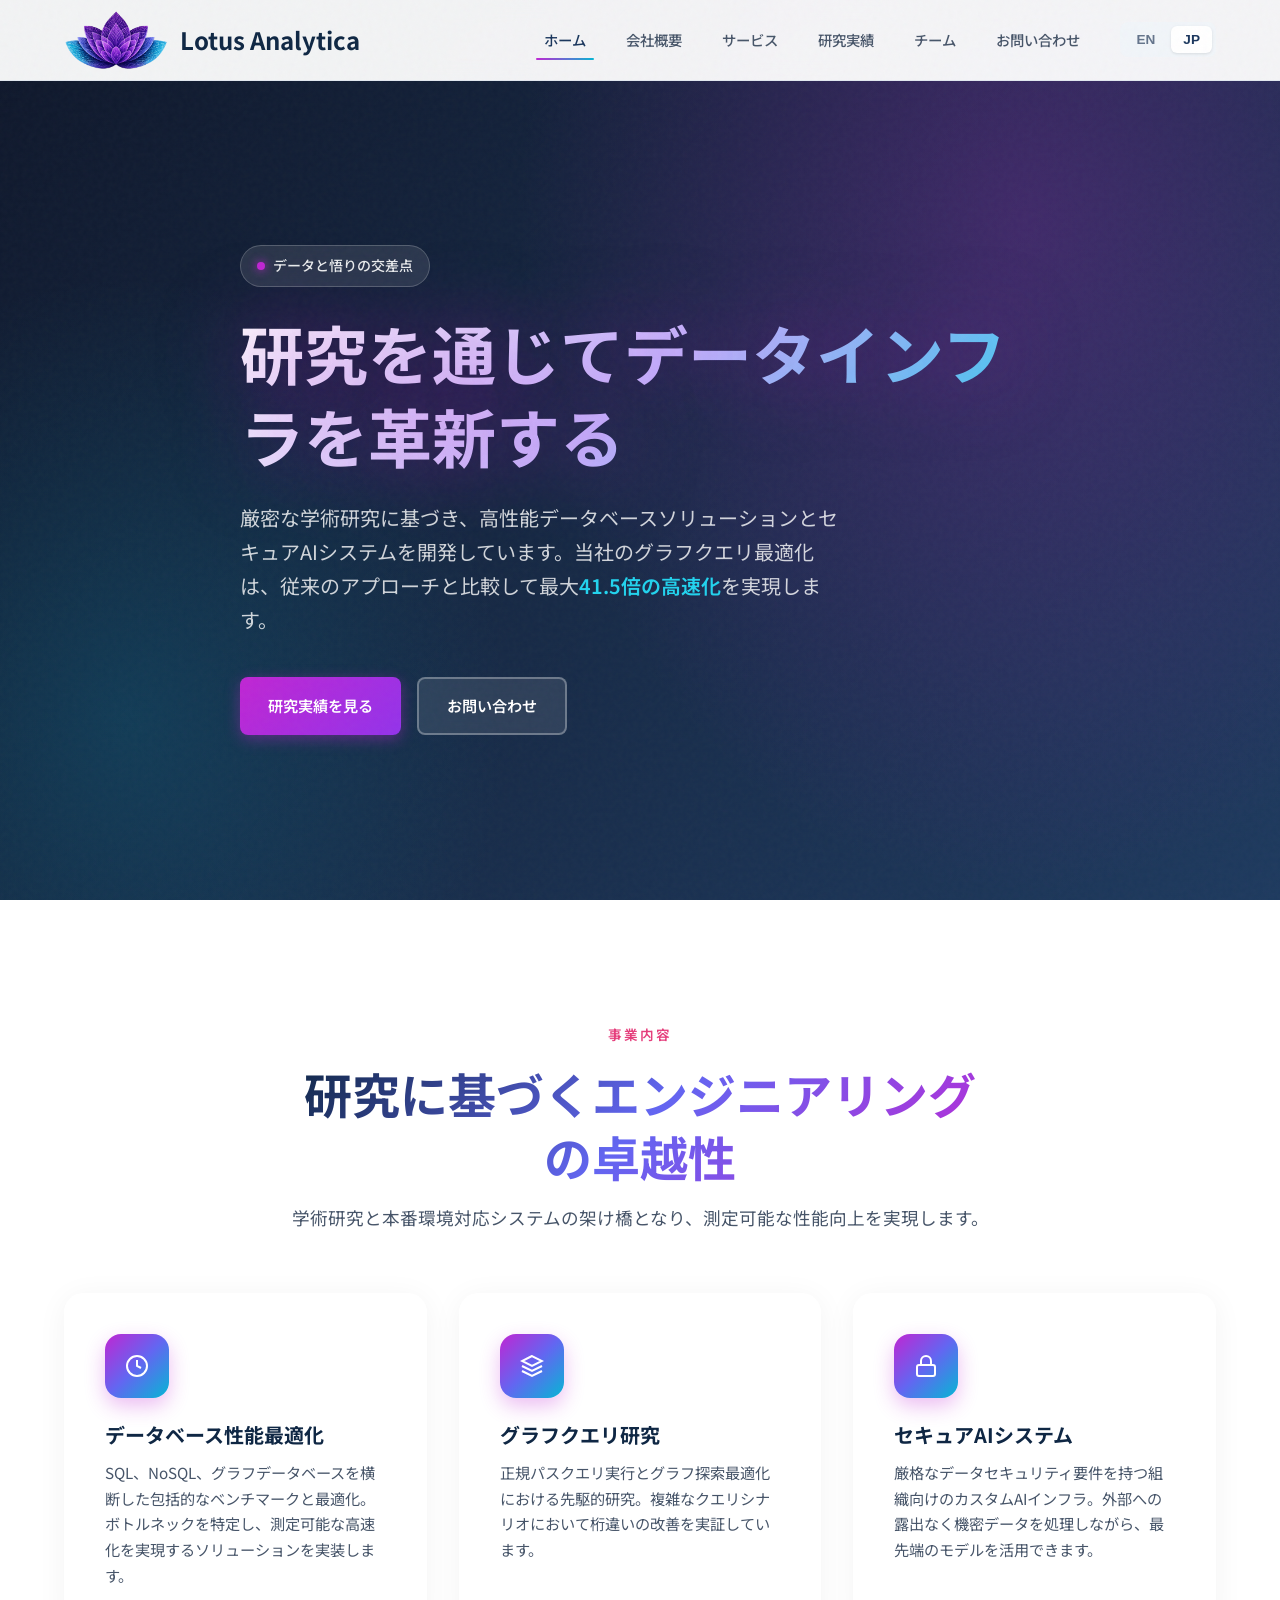
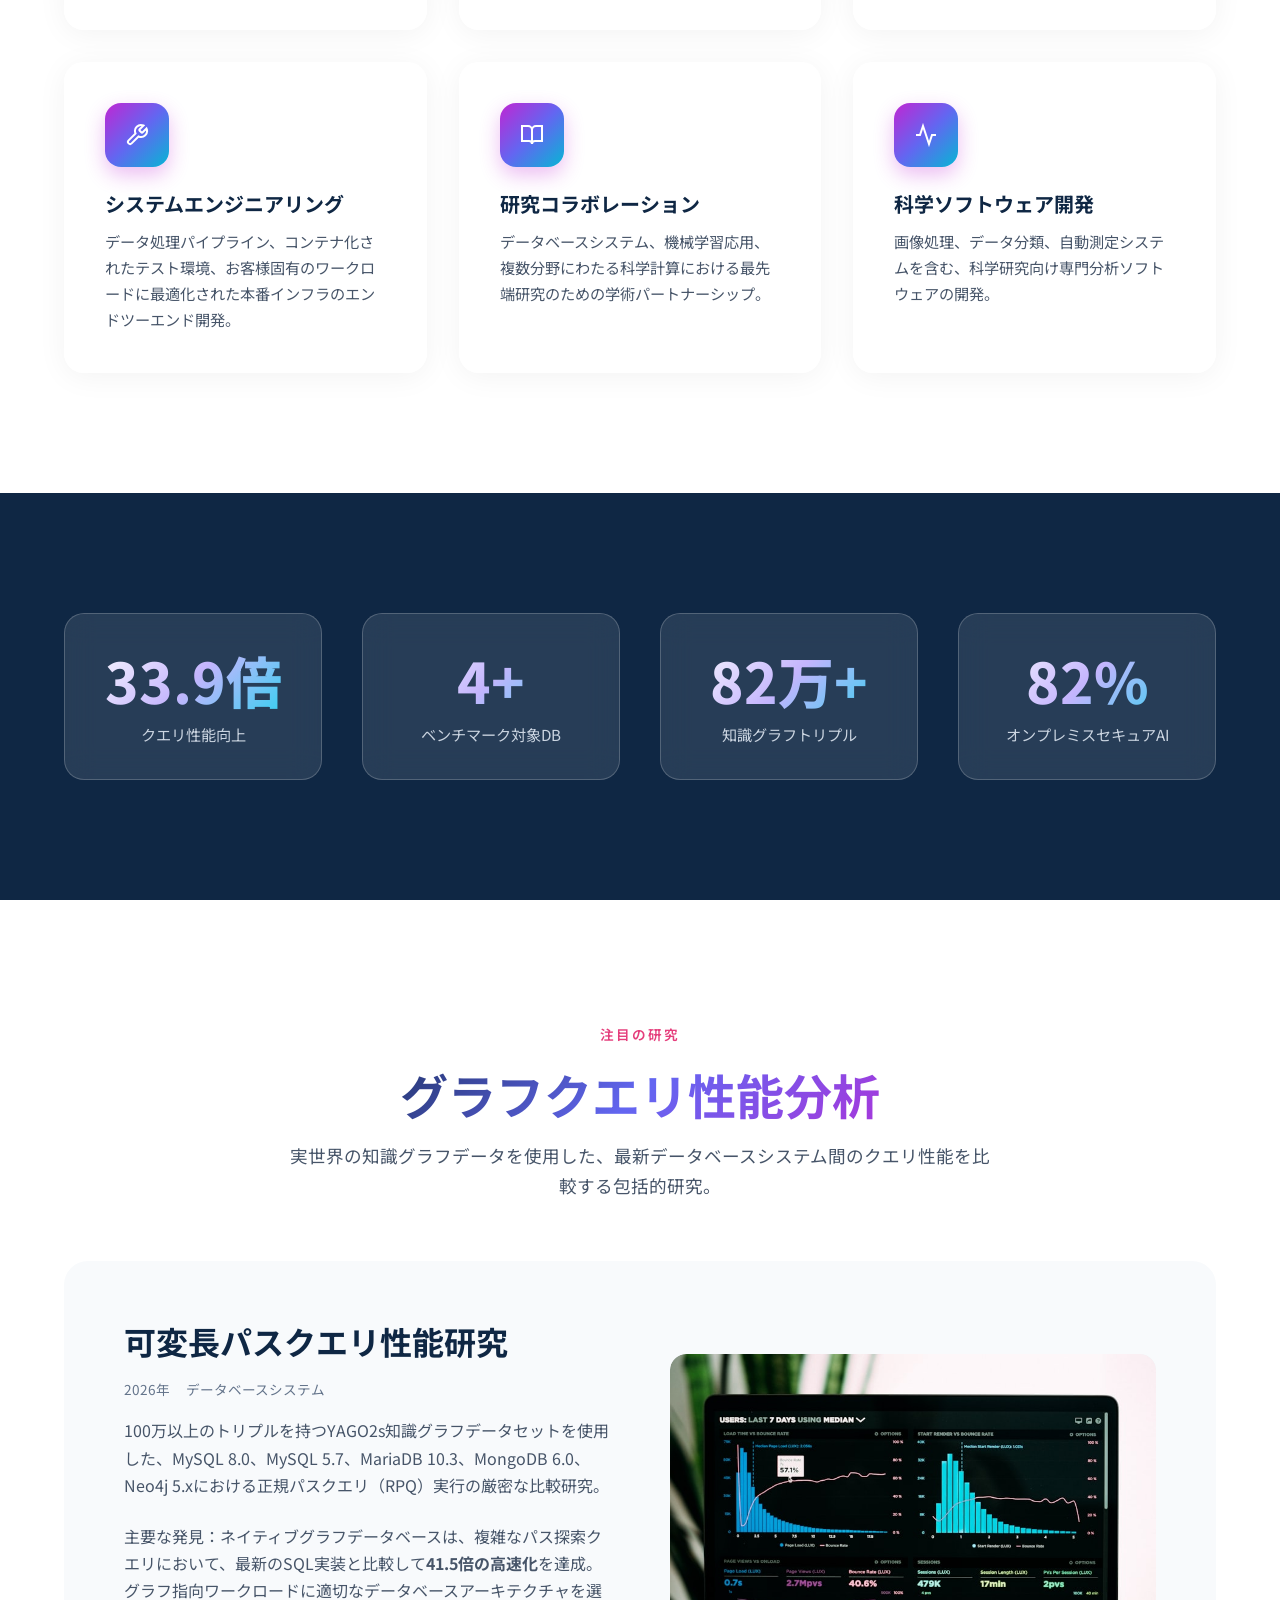
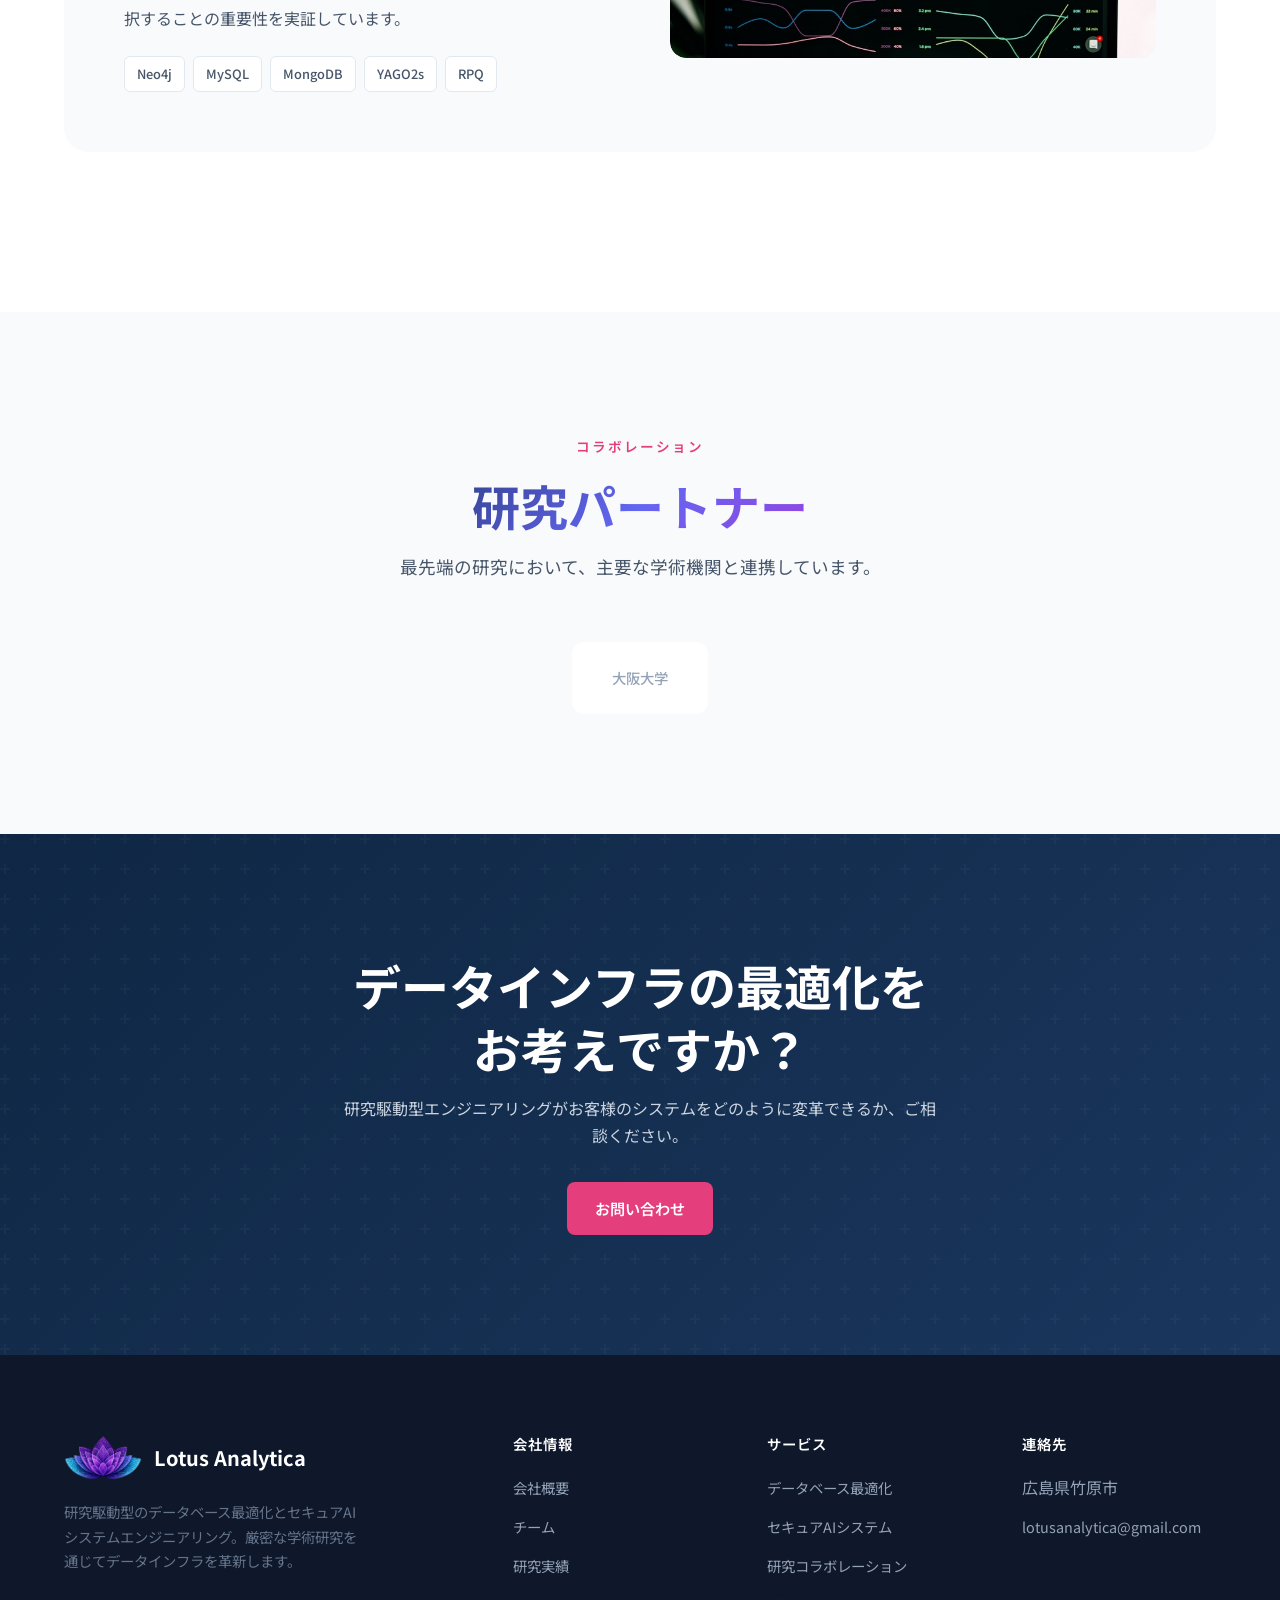
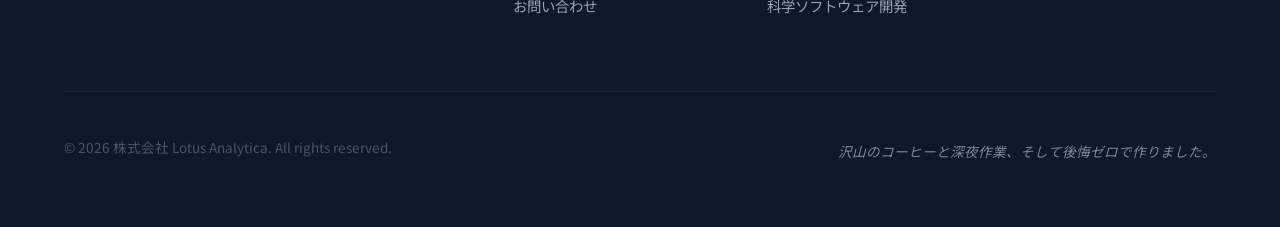
==== ja/index.html @ b0d38963 "Complete website redesign with modern UI/UX - Added bilingual support (English/Japanese) - Modern an" ====
<!DOCTYPE html>
<html lang="ja">
<head>
  <meta charset="UTF-8">
  <meta name="viewport" content="width=device-width, initial-scale=1.0">
  <meta http-equiv="X-UA-Compatible" content="IE=edge">

  <!-- Primary Meta Tags -->
  <title>Lotus Analytica | データベース研究 & AIシステムエンジニアリング</title>
  <meta name="title" content="Lotus Analytica | データベース研究 & AIシステムエンジニアリング">
  <meta name="description" content="Lotus Analyticaはデータベース性能最適化、グラフクエリ研究、セキュアAIシステムを専門としています。最先端の研究とエンジニアリングにより、41.5倍の高速化ソリューションを提供します。">
  <meta name="keywords" content="データベース最適化, グラフデータベース, Neo4j, MySQL, AIシステム, セキュアAI, データエンジニアリング, 研究開発, サヒル ディウェディ, 佐々木勇和">
  <meta name="author" content="株式会社 Lotus Analytica">
  <meta name="robots" content="index, follow">

  <!-- Open Graph / Facebook -->
  <meta property="og:type" content="website">
  <meta property="og:url" content="https://lotusanalytica.com/ja/">
  <meta property="og:title" content="Lotus Analytica | データベース研究 & AIシステムエンジニアリング">
  <meta property="og:description" content="データベース性能最適化、グラフクエリ研究、セキュアAIシステムエンジニアリングを専門とする研究開発企業。">
  <meta property="og:image" content="https://lotusanalytica.com/images/og-image.png">
  <meta property="og:locale" content="ja_JP">
  <meta property="og:locale:alternate" content="en_US">

  <!-- Twitter -->
  <meta property="twitter:card" content="summary_large_image">
  <meta property="twitter:url" content="https://lotusanalytica.com/ja/">
  <meta property="twitter:title" content="Lotus Analytica | データベース研究 & AIシステムエンジニアリング">
  <meta property="twitter:description" content="データベース性能最適化、グラフクエリ研究、セキュアAIシステムエンジニアリングを専門とする研究開発企業。">
  <meta property="twitter:image" content="https://lotusanalytica.com/images/og-image.png">

  <!-- Canonical & Alternate Languages -->
  <link rel="canonical" href="https://lotusanalytica.com/ja/">
  <link rel="alternate" hreflang="en" href="https://lotusanalytica.com/">
  <link rel="alternate" hreflang="ja" href="https://lotusanalytica.com/ja/">
  <link rel="alternate" hreflang="x-default" href="https://lotusanalytica.com/">

  <!-- Favicon -->
  <link rel="icon" type="image/svg+xml" href="/images/favicon.svg">
  <link rel="apple-touch-icon" href="/images/apple-touch-icon.png">

  <!-- Fonts -->
  <link rel="preconnect" href="https://fonts.googleapis.com">
  <link rel="preconnect" href="https://fonts.gstatic.com" crossorigin>
  <link href="https://fonts.googleapis.com/css2?family=Inter:wght@400;500;600;700;800&family=Noto+Sans+JP:wght@400;500;600;700&family=JetBrains+Mono:wght@400;500&display=swap" rel="stylesheet">

  <!-- Styles -->
  <link rel="stylesheet" href="/css/style.css">

  <!-- Structured Data -->
  <script type="application/ld+json">
  {
    "@context": "https://schema.org",
    "@type": "Organization",
    "name": "株式会社 Lotus Analytica",
    "alternateName": "Lotus Analytica",
    "url": "https://lotusanalytica.com",
    "logo": "https://lotusanalytica.com/images/logo.png",
    "description": "データベース性能最適化、グラフクエリ研究、セキュアAIシステムエンジニアリング",
    "foundingDate": "2026-02-27",
    "founders": [
      {
        "@type": "Person",
        "name": "佐々木勇和",
        "alternateName": "Yuya Sasaki",
        "jobTitle": "CEO, 代表取締役社長"
      },
      {
        "@type": "Person",
        "name": "サヒル ディウェディ",
        "alternateName": "Sahil Dwivedi",
        "jobTitle": "COO, 代表取締役"
      }
    ],
    "address": {
      "@type": "PostalAddress",
      "addressLocality": "竹原市",
      "addressRegion": "広島県",
      "addressCountry": "JP"
    },
    "sameAs": [],
    "contactPoint": {
      "@type": "ContactPoint",
      "contactType": "お問い合わせ",
      "email": "lotusanalytica@gmail.com"
    }
  }
  </script>
</head>
<body class="ja">
  <!-- Header -->
  <header class="header">
    <div class="container">
      <div class="header-inner">
        <a href="/ja/" class="logo">
          <img src="/images/logo-icon.png" alt="Lotus Analytica" class="logo-icon">
          <span>Lotus Analytica</span>
        </a>

        <nav class="nav">
          <a href="/ja/" class="nav-link active">ホーム</a>
          <a href="/ja/about.html" class="nav-link">会社概要</a>
          <a href="/ja/services.html" class="nav-link">サービス</a>
          <a href="/ja/research.html" class="nav-link">研究実績</a>
          <a href="/ja/team.html" class="nav-link">チーム</a>
          <a href="/ja/contact.html" class="nav-link">お問い合わせ</a>

          <div class="lang-switch">
            <button class="lang-btn" data-lang="en">EN</button>
            <button class="lang-btn active" data-lang="ja">JP</button>
          </div>
        </nav>

        <button class="menu-toggle" aria-label="メニューを開く" aria-expanded="false">
          <span></span>
          <span></span>
          <span></span>
        </button>
      </div>
    </div>
  </header>

  <!-- Hero Section -->
  <section class="hero">
    <div class="container">
      <div class="hero-content">
        <div class="hero-badge">データと悟りの交差点</div>
        <h1>研究を通じてデータインフラを革新する</h1>
        <p class="hero-subtitle">
          厳密な学術研究に基づき、高性能データベースソリューションとセキュアAIシステムを開発しています。当社のグラフクエリ最適化は、従来のアプローチと比較して最大<strong>41.5倍の高速化</strong>を実現します。
        </p>
        <div class="hero-actions">
          <a href="/ja/research.html" class="btn btn-primary">研究実績を見る</a>
          <a href="/ja/contact.html" class="btn btn-secondary">お問い合わせ</a>
        </div>
      </div>
    </div>
  </section>

  <!-- Features Section -->
  <section class="section">
    <div class="container">
      <div class="section-header">
        <span class="section-label">事業内容</span>
        <h2>研究に基づくエンジニアリングの卓越性</h2>
        <p>学術研究と本番環境対応システムの架け橋となり、測定可能な性能向上を実現します。</p>
      </div>

      <div class="features-grid">
        <div class="feature-card animate-on-scroll">
          <div class="feature-icon">
            <svg width="24" height="24" viewBox="0 0 24 24" fill="none" stroke="currentColor" stroke-width="2">
              <circle cx="12" cy="12" r="10"></circle>
              <path d="M12 6v6l4 2"></path>
            </svg>
          </div>
          <h3>データベース性能最適化</h3>
          <p>SQL、NoSQL、グラフデータベースを横断した包括的なベンチマークと最適化。ボトルネックを特定し、測定可能な高速化を実現するソリューションを実装します。</p>
        </div>

        <div class="feature-card animate-on-scroll">
          <div class="feature-icon">
            <svg width="24" height="24" viewBox="0 0 24 24" fill="none" stroke="currentColor" stroke-width="2">
              <path d="M12 2L2 7l10 5 10-5-10-5z"></path>
              <path d="M2 17l10 5 10-5"></path>
              <path d="M2 12l10 5 10-5"></path>
            </svg>
          </div>
          <h3>グラフクエリ研究</h3>
          <p>正規パスクエリ実行とグラフ探索最適化における先駆的研究。複雑なクエリシナリオにおいて桁違いの改善を実証しています。</p>
        </div>

        <div class="feature-card animate-on-scroll">
          <div class="feature-icon">
            <svg width="24" height="24" viewBox="0 0 24 24" fill="none" stroke="currentColor" stroke-width="2">
              <rect x="3" y="11" width="18" height="11" rx="2" ry="2"></rect>
              <path d="M7 11V7a5 5 0 0 1 10 0v4"></path>
            </svg>
          </div>
          <h3>セキュアAIシステム</h3>
          <p>厳格なデータセキュリティ要件を持つ組織向けのカスタムAIインフラ。外部への露出なく機密データを処理しながら、最先端のモデルを活用できます。</p>
        </div>

        <div class="feature-card animate-on-scroll">
          <div class="feature-icon">
            <svg width="24" height="24" viewBox="0 0 24 24" fill="none" stroke="currentColor" stroke-width="2">
              <path d="M14.7 6.3a1 1 0 0 0 0 1.4l1.6 1.6a1 1 0 0 0 1.4 0l3.77-3.77a6 6 0 0 1-7.94 7.94l-6.91 6.91a2.12 2.12 0 0 1-3-3l6.91-6.91a6 6 0 0 1 7.94-7.94l-3.76 3.76z"></path>
            </svg>
          </div>
          <h3>システムエンジニアリング</h3>
          <p>データ処理パイプライン、コンテナ化されたテスト環境、お客様固有のワークロードに最適化された本番インフラのエンドツーエンド開発。</p>
        </div>

        <div class="feature-card animate-on-scroll">
          <div class="feature-icon">
            <svg width="24" height="24" viewBox="0 0 24 24" fill="none" stroke="currentColor" stroke-width="2">
              <path d="M2 3h6a4 4 0 0 1 4 4v14a3 3 0 0 0-3-3H2z"></path>
              <path d="M22 3h-6a4 4 0 0 0-4 4v14a3 3 0 0 1 3-3h7z"></path>
            </svg>
          </div>
          <h3>研究コラボレーション</h3>
          <p>データベースシステム、機械学習応用、複数分野にわたる科学計算における最先端研究のための学術パートナーシップ。</p>
        </div>

        <div class="feature-card animate-on-scroll">
          <div class="feature-icon">
            <svg width="24" height="24" viewBox="0 0 24 24" fill="none" stroke="currentColor" stroke-width="2">
              <polyline points="22 12 18 12 15 21 9 3 6 12 2 12"></polyline>
            </svg>
          </div>
          <h3>科学ソフトウェア開発</h3>
          <p>画像処理、データ分類、自動測定システムを含む、科学研究向け専門分析ソフトウェアの開発。</p>
        </div>
      </div>
    </div>
  </section>

  <!-- Stats Section -->
  <section class="section stats">
    <div class="container">
      <div class="stats-grid">
        <div class="stat-item animate-on-scroll">
          <div class="stat-number">41.5倍</div>
          <div class="stat-label">クエリ性能向上</div>
        </div>
        <div class="stat-item animate-on-scroll">
          <div class="stat-number">5+</div>
          <div class="stat-label">ベンチマーク対象DB</div>
        </div>
        <div class="stat-item animate-on-scroll">
          <div class="stat-number">100万+</div>
          <div class="stat-label">知識グラフトリプル</div>
        </div>
        <div class="stat-item animate-on-scroll">
          <div class="stat-number">100%</div>
          <div class="stat-label">オンプレミスセキュアAI</div>
        </div>
      </div>
    </div>
  </section>

  <!-- Research Highlight -->
  <section class="section">
    <div class="container">
      <div class="section-header">
        <span class="section-label">注目の研究</span>
        <h2>グラフクエリ性能分析</h2>
        <p>実世界の知識グラフデータを使用した、最新データベースシステム間のクエリ性能を比較する包括的研究。</p>
      </div>

      <div class="research-card animate-on-scroll">
        <div class="research-image">
          <!-- 研究ビジュアライゼーションのプレースホルダー -->
          <img src="/images/benchmark-graph.jpg" alt="グラフクエリ性能">
        </div>
        <div class="research-content">
          <h3>可変長パスクエリ性能研究</h3>
          <div class="research-meta">
            <span>2026年</span>
            <span>データベースシステム</span>
          </div>
          <p>
            100万以上のトリプルを持つYAGO2s知識グラフデータセットを使用した、MySQL 8.0、MySQL 5.7、MariaDB 10.3、MongoDB 6.0、Neo4j 5.xにおける正規パスクエリ（RPQ）実行の厳密な比較研究。
          </p>
          <p>
            主要な発見：ネイティブグラフデータベースは、複雑なパス探索クエリにおいて、最新のSQL実装と比較して<strong>41.5倍の高速化</strong>を達成。グラフ指向ワークロードに適切なデータベースアーキテクチャを選択することの重要性を実証しています。
          </p>
          <div class="research-tags">
            <span class="tag">Neo4j</span>
            <span class="tag">MySQL</span>
            <span class="tag">MongoDB</span>
            <span class="tag">YAGO2s</span>
            <span class="tag">RPQ</span>
          </div>
        </div>
      </div>
    </div>
  </section>

  <!-- Clients Section -->
  <section class="section clients-section">
    <div class="container">
      <div class="section-header">
        <span class="section-label">コラボレーション</span>
        <h2>研究パートナー</h2>
        <p>最先端の研究において、主要な学術機関と連携しています。</p>
      </div>

      <div class="clients-grid">
        <div class="client-logo">大阪大学</div>
        <!-- 追加のクライアントロゴをここに追加可能 -->
      </div>
    </div>
  </section>

  <!-- CTA Section -->
  <section class="section cta">
    <div class="container">
      <div class="cta-content">
        <h2>データインフラの最適化をお考えですか？</h2>
        <p>研究駆動型エンジニアリングがお客様のシステムをどのように変革できるか、ご相談ください。</p>
        <a href="/ja/contact.html" class="btn btn-accent">お問い合わせ</a>
      </div>
    </div>
  </section>

  <!-- Footer -->
  <footer class="footer">
    <div class="container">
      <div class="footer-grid">
        <div class="footer-brand">
          <div class="footer-logo">
            <img src="/images/logo-icon.png" alt="Lotus Analytica" class="logo-icon">
            <span>Lotus Analytica</span>
          </div>
          <p>研究駆動型のデータベース最適化とセキュアAIシステムエンジニアリング。厳密な学術研究を通じてデータインフラを革新します。</p>
        </div>

        <div class="footer-col">
          <h4 class="footer-title">会社情報</h4>
          <ul class="footer-links">
            <li><a href="/ja/about.html">会社概要</a></li>
            <li><a href="/ja/team.html">チーム</a></li>
            <li><a href="/ja/research.html">研究実績</a></li>
            <li><a href="/ja/contact.html">お問い合わせ</a></li>
          </ul>
        </div>

        <div class="footer-col">
          <h4 class="footer-title">サービス</h4>
          <ul class="footer-links">
            <li><a href="/ja/services.html">データベース最適化</a></li>
            <li><a href="/ja/services.html">セキュアAIシステム</a></li>
            <li><a href="/ja/services.html">研究コラボレーション</a></li>
            <li><a href="/ja/services.html">科学ソフトウェア開発</a></li>
          </ul>
        </div>

        <div class="footer-col">
          <h4 class="footer-title">連絡先</h4>
          <ul class="footer-links">
            <li>広島県竹原市</li>
            <li><a href="mailto:lotusanalytica@gmail.com">lotusanalytica@gmail.com</a></li>
          </ul>
        </div>
      </div>

      <div class="footer-bottom">
        <p>&copy; 2026 株式会社 Lotus Analytica. All rights reserved.</p>
        <p class="footer-fun">沢山のコーヒーと深夜作業、そして後悔ゼロで作りました。</p>
      </div>
    </div>
  </footer>

  <script src="/js/main.js"></script>
</body>
</html>
---- css/style.css ----
/* Lotus Analytica - Modern Japanese Corporate Styling */

:root {
  /* Primary Colors - Deep blues with lotus-inspired accents */
  --primary: #1a365d;
  --primary-light: #2c5282;
  --primary-dark: #0f2744;
  --accent: #e53e7c;
  --accent-light: #f687b3;
  --accent-soft: #fdf2f8;

  /* Neutrals */
  --white: #ffffff;
  --gray-50: #f8fafc;
  --gray-100: #f1f5f9;
  --gray-200: #e2e8f0;
  --gray-300: #cbd5e1;
  --gray-400: #94a3b8;
  --gray-500: #64748b;
  --gray-600: #475569;
  --gray-700: #334155;
  --gray-800: #1e293b;
  --gray-900: #0f172a;

  /* Typography */
  --font-jp: "Noto Sans JP", "Hiragino Kaku Gothic ProN", "Yu Gothic", sans-serif;
  --font-en: "Inter", "Helvetica Neue", Arial, sans-serif;
  --font-mono: "JetBrains Mono", "Fira Code", monospace;

  /* Spacing */
  --section-padding: 120px;
  --container-width: 1200px;

  /* Transitions */
  --transition-fast: 0.15s ease;
  --transition-base: 0.3s ease;
  --transition-slow: 0.5s ease;
}

/* Reset & Base */
*, *::before, *::after {
  box-sizing: border-box;
  margin: 0;
  padding: 0;
}

html {
  scroll-behavior: smooth;
  font-size: 16px;
}

body {
  font-family: var(--font-en);
  line-height: 1.7;
  color: var(--gray-800);
  background: var(--white);
  -webkit-font-smoothing: antialiased;
  -moz-osx-font-smoothing: grayscale;
}

body.ja {
  font-family: var(--font-jp);
}

/* Typography */
h1, h2, h3, h4, h5, h6 {
  font-weight: 700;
  line-height: 1.3;
  color: var(--primary-dark);
}

h1 { font-size: clamp(2.5rem, 5vw, 4rem); }
h2 { font-size: clamp(2rem, 4vw, 3rem); }
h3 { font-size: clamp(1.5rem, 3vw, 2rem); }
h4 { font-size: clamp(1.25rem, 2vw, 1.5rem); }

p {
  margin-bottom: 1.5rem;
  color: var(--gray-600);
}

a {
  color: var(--primary);
  text-decoration: none;
  transition: color var(--transition-fast);
}

a:hover {
  color: var(--accent);
}

/* Container */
.container {
  max-width: var(--container-width);
  margin: 0 auto;
  padding: 0 24px;
}

/* Header */
.header {
  position: fixed;
  top: 0;
  left: 0;
  right: 0;
  z-index: 1000;
  background: rgba(255, 255, 255, 0.95);
  backdrop-filter: blur(10px);
  border-bottom: 1px solid var(--gray-200);
  transition: all var(--transition-base);
}

.header.scrolled {
  box-shadow: 0 4px 20px rgba(0, 0, 0, 0.08);
}

.header-inner {
  display: flex;
  align-items: center;
  justify-content: space-between;
  height: 80px;
}

.logo {
  display: flex;
  align-items: center;
  gap: 12px;
  font-weight: 700;
  font-size: 1.5rem;
  color: var(--primary-dark);
}

.logo img {
  height: 60px;
  width: auto;
}

.logo-mark {
  width: 40px;
  height: 40px;
  background: linear-gradient(135deg, var(--primary) 0%, var(--accent) 100%);
  border-radius: 10px;
  display: flex;
  align-items: center;
  justify-content: center;
  color: white;
  font-weight: 800;
  font-size: 1.25rem;
}

.logo-icon {
  width: 75px;
  height: 75px;
  object-fit: contain;
}

/* Navigation */
.nav {
  display: flex;
  align-items: center;
  gap: 8px;
}

.nav-link {
  padding: 8px 16px;
  font-size: 0.9rem;
  font-weight: 500;
  color: var(--gray-600);
  border-radius: 6px;
  transition: all var(--transition-fast);
  position: relative;
}

.nav-link::after {
  content: '';
  position: absolute;
  bottom: 0;
  left: 50%;
  width: 0;
  height: 2px;
  background: linear-gradient(90deg, #c026d3, #06b6d4);
  transition: all 0.3s ease;
  transform: translateX(-50%);
  border-radius: 2px;
}

.nav-link:hover::after,
.nav-link.active::after {
  width: calc(100% - 16px);
}

.nav-link:hover {
  color: var(--primary);
  background: transparent;
}

.nav-link.active {
  color: var(--primary);
  background: transparent;
}

/* Language Switcher */
.lang-switch {
  display: flex;
  align-items: center;
  gap: 4px;
  margin-left: 16px;
  padding: 4px;
  background: var(--gray-100);
  border-radius: 8px;
}

.lang-btn {
  padding: 6px 12px;
  font-size: 0.85rem;
  font-weight: 600;
  color: var(--gray-500);
  background: transparent;
  border: none;
  border-radius: 6px;
  cursor: pointer;
  transition: all var(--transition-fast);
}

.lang-btn:hover {
  color: var(--gray-700);
}

.lang-btn.active {
  color: var(--primary);
  background: var(--white);
  box-shadow: 0 1px 3px rgba(0, 0, 0, 0.1);
}

/* Mobile Menu */
.menu-toggle {
  display: none;
  flex-direction: column;
  gap: 5px;
  padding: 8px;
  background: none;
  border: none;
  cursor: pointer;
}

.menu-toggle span {
  display: block;
  width: 24px;
  height: 2px;
  background: var(--gray-700);
  transition: all var(--transition-fast);
}

/* Hero Section */
.hero {
  min-height: 100vh;
  display: flex;
  align-items: center;
  padding-top: 80px;
  background: linear-gradient(-45deg, #0f172a, #1e1b4b, #312e81, #1e3a5f, #0f172a);
  background-size: 400% 400%;
  animation: gradientShift 15s ease infinite;
  position: relative;
  overflow: hidden;
}

@keyframes gradientShift {
  0% { background-position: 0% 50%; }
  50% { background-position: 100% 50%; }
  100% { background-position: 0% 50%; }
}

.hero::before {
  content: '';
  position: absolute;
  top: -50%;
  right: -20%;
  width: 80%;
  height: 150%;
  background: radial-gradient(ellipse at center, rgba(192, 38, 211, 0.3) 0%, transparent 70%);
  opacity: 0.8;
  pointer-events: none;
  animation: floatGlow 8s ease-in-out infinite;
}

.hero::after {
  content: '';
  position: absolute;
  bottom: -30%;
  left: -20%;
  width: 60%;
  height: 100%;
  background: radial-gradient(ellipse at center, rgba(6, 182, 212, 0.2) 0%, transparent 70%);
  opacity: 0.8;
  pointer-events: none;
  animation: floatGlow 10s ease-in-out infinite reverse;
}

@keyframes floatGlow {
  0%, 100% { transform: translate(0, 0) scale(1); }
  50% { transform: translate(30px, -20px) scale(1.1); }
}

/* Floating Lotus Petals */
.petal-container {
  position: absolute;
  top: 0;
  left: 0;
  width: 100%;
  height: 100%;
  overflow: hidden;
  pointer-events: none;
  z-index: 0;
}

.floating-petal {
  position: absolute;
  top: -50px;
  background: linear-gradient(135deg, rgba(192, 38, 211, 0.6) 0%, rgba(147, 51, 234, 0.3) 100%);
  border-radius: 50% 0 50% 50%;
  opacity: 0.4;
  animation: floatDown linear infinite;
  filter: blur(1px);
  box-shadow: 0 0 10px rgba(192, 38, 211, 0.3);
}

.floating-petal:nth-child(odd) {
  background: linear-gradient(135deg, rgba(6, 182, 212, 0.5) 0%, rgba(34, 211, 238, 0.2) 100%);
  border-radius: 0 50% 50% 50%;
  box-shadow: 0 0 10px rgba(6, 182, 212, 0.3);
}

.floating-petal:nth-child(3n) {
  background: linear-gradient(135deg, rgba(244, 114, 182, 0.5) 0%, rgba(236, 72, 153, 0.2) 100%);
  box-shadow: 0 0 10px rgba(244, 114, 182, 0.3);
}

@keyframes floatDown {
  0% {
    transform: translateY(0) rotate(0deg) scale(1);
    opacity: 0;
  }
  10% {
    opacity: 0.4;
  }
  90% {
    opacity: 0.4;
  }
  100% {
    transform: translateY(110vh) rotate(calc(var(--rotation, 360deg) + 720deg)) scale(0.5);
    opacity: 0;
  }
}

.hero-content {
  position: relative;
  z-index: 1;
  max-width: 800px;
}

.hero-badge {
  display: inline-flex;
  align-items: center;
  gap: 8px;
  padding: 8px 16px;
  background: rgba(255, 255, 255, 0.1);
  backdrop-filter: blur(10px);
  border: 1px solid rgba(255, 255, 255, 0.2);
  border-radius: 50px;
  font-size: 0.875rem;
  font-weight: 500;
  color: rgba(255, 255, 255, 0.9);
  margin-bottom: 24px;
}

.hero-badge::before {
  content: '';
  width: 8px;
  height: 8px;
  background: #c026d3;
  border-radius: 50%;
  animation: pulse 2s infinite;
  box-shadow: 0 0 10px #c026d3;
}

@keyframes pulse {
  0%, 100% { opacity: 1; transform: scale(1); }
  50% { opacity: 0.7; transform: scale(1.2); }
}

.hero h1 {
  margin-bottom: 24px;
  background: linear-gradient(135deg, #ffffff 0%, #c4b5fd 50%, #22d3ee 100%);
  -webkit-background-clip: text;
  -webkit-text-fill-color: transparent;
  background-clip: text;
  text-shadow: 0 0 80px rgba(192, 38, 211, 0.5);
}

.hero-subtitle {
  font-size: 1.25rem;
  color: rgba(255, 255, 255, 0.8);
  margin-bottom: 40px;
  max-width: 600px;
}

.hero-subtitle strong {
  color: #22d3ee;
  font-weight: 600;
}

.hero-actions {
  display: flex;
  gap: 16px;
  flex-wrap: wrap;
}

/* Buttons */
.btn {
  display: inline-flex;
  align-items: center;
  gap: 8px;
  padding: 14px 28px;
  font-size: 0.95rem;
  font-weight: 600;
  border-radius: 8px;
  cursor: pointer;
  transition: all var(--transition-base);
  border: none;
}

.btn-primary {
  background: linear-gradient(135deg, #c026d3 0%, #9333ea 100%);
  color: var(--white);
  box-shadow: 0 4px 15px rgba(192, 38, 211, 0.4);
  position: relative;
  overflow: hidden;
}

.btn-primary::before {
  content: '';
  position: absolute;
  top: 0;
  left: -100%;
  width: 100%;
  height: 100%;
  background: linear-gradient(90deg, transparent, rgba(255,255,255,0.2), transparent);
  transition: left 0.5s;
}

.btn-primary:hover::before {
  left: 100%;
}

.btn-primary:hover {
  background: linear-gradient(135deg, #d946ef 0%, #a855f7 100%);
  color: var(--white);
  transform: translateY(-3px);
  box-shadow: 0 8px 30px rgba(192, 38, 211, 0.5);
}

.btn-secondary {
  background: rgba(255, 255, 255, 0.1);
  backdrop-filter: blur(10px);
  color: var(--white);
  border: 2px solid rgba(255, 255, 255, 0.3);
}

.btn-secondary:hover {
  background: rgba(255, 255, 255, 0.2);
  border-color: rgba(255, 255, 255, 0.5);
  color: var(--white);
  transform: translateY(-3px);
}

.btn-accent {
  background: var(--accent);
  color: var(--white);
}

.btn-accent:hover {
  background: var(--accent-light);
  color: var(--white);
  transform: translateY(-2px);
}

/* Sections */
.section {
  padding: var(--section-padding) 0;
}

.section-header {
  text-align: center;
  max-width: 700px;
  margin: 0 auto 60px;
}

.section-label {
  display: inline-block;
  font-size: 0.85rem;
  font-weight: 600;
  color: var(--accent);
  text-transform: uppercase;
  letter-spacing: 2px;
  margin-bottom: 16px;
}

.section-header h2 {
  margin-bottom: 16px;
  background: linear-gradient(135deg, var(--primary-dark) 0%, #6366f1 50%, #c026d3 100%);
  -webkit-background-clip: text;
  -webkit-text-fill-color: transparent;
  background-clip: text;
}

.section-header p {
  font-size: 1.1rem;
}

/* Feature Cards */
.features-grid {
  display: grid;
  grid-template-columns: repeat(auto-fit, minmax(350px, 1fr));
  gap: 32px;
}

.feature-card {
  padding: 40px;
  background: rgba(255, 255, 255, 0.7);
  backdrop-filter: blur(20px);
  -webkit-backdrop-filter: blur(20px);
  border: 1px solid rgba(255, 255, 255, 0.5);
  border-radius: 20px;
  transition: all 0.4s cubic-bezier(0.175, 0.885, 0.32, 1.275);
  position: relative;
  overflow: hidden;
  box-shadow:
    0 4px 30px rgba(0, 0, 0, 0.05),
    inset 0 0 0 1px rgba(255, 255, 255, 0.5);
}

.feature-card::before {
  content: '';
  position: absolute;
  top: 0;
  left: -100%;
  width: 100%;
  height: 100%;
  background: linear-gradient(90deg, transparent, rgba(255, 255, 255, 0.4), transparent);
  transition: left 0.6s;
}

.feature-card:hover::before {
  left: 100%;
}

.feature-card:hover {
  transform: translateY(-12px) scale(1.02);
  box-shadow:
    0 25px 50px rgba(0, 0, 0, 0.12),
    0 0 30px rgba(192, 38, 211, 0.1),
    inset 0 0 0 1px rgba(255, 255, 255, 0.8);
  border-color: rgba(192, 38, 211, 0.3);
}

.feature-icon {
  width: 64px;
  height: 64px;
  background: linear-gradient(135deg, #c026d3 0%, #6366f1 50%, #06b6d4 100%);
  border-radius: 16px;
  display: flex;
  align-items: center;
  justify-content: center;
  margin-bottom: 24px;
  font-size: 1.5rem;
  color: var(--white);
  box-shadow: 0 8px 20px rgba(192, 38, 211, 0.3);
  transition: all 0.3s ease;
}

.feature-card:hover .feature-icon {
  transform: scale(1.1) rotate(5deg);
  box-shadow: 0 12px 30px rgba(192, 38, 211, 0.4);
}

.feature-card h3 {
  margin-bottom: 12px;
  font-size: 1.25rem;
}

.feature-card p {
  font-size: 0.95rem;
  margin-bottom: 0;
}

/* Stats Section */
.stats {
  background: var(--primary-dark);
  color: var(--white);
}

.stats-grid {
  display: grid;
  grid-template-columns: repeat(4, 1fr);
  gap: 40px;
}

.stat-item {
  text-align: center;
  padding: 32px 20px;
  background: rgba(255, 255, 255, 0.1);
  backdrop-filter: blur(15px);
  -webkit-backdrop-filter: blur(15px);
  border: 1px solid rgba(255, 255, 255, 0.2);
  border-radius: 20px;
  transition: all 0.3s ease;
}

.stat-item:hover {
  transform: translateY(-8px);
  background: rgba(255, 255, 255, 0.15);
  box-shadow: 0 20px 40px rgba(0, 0, 0, 0.2);
}

.stat-number {
  font-size: 3.5rem;
  font-weight: 800;
  background: linear-gradient(135deg, var(--white) 0%, #c4b5fd 50%, #22d3ee 100%);
  -webkit-background-clip: text;
  -webkit-text-fill-color: transparent;
  background-clip: text;
  line-height: 1.2;
}

.stat-label {
  font-size: 0.95rem;
  color: var(--gray-300);
  margin-top: 8px;
}

/* Research Section */
.research-card {
  display: grid;
  grid-template-columns: 1fr 1fr;
  gap: 60px;
  align-items: center;
  padding: 60px;
  background: var(--gray-50);
  border-radius: 24px;
  margin-bottom: 40px;
}

.research-card:nth-child(even) {
  direction: rtl;
}

.research-card:nth-child(even) > * {
  direction: ltr;
}

.research-image {
  aspect-ratio: 16/10;
  background: var(--gray-100);
  border-radius: 16px;
  display: flex;
  align-items: center;
  justify-content: center;
  color: var(--gray-400);
  font-size: 0.9rem;
  overflow: hidden;
}

.research-image img {
  width: 100%;
  height: 100%;
  object-fit: cover;
  border-radius: 16px;
  transition: transform 0.4s ease;
}

.research-card:hover .research-image img {
  transform: scale(1.05);
}

.research-content h3 {
  margin-bottom: 16px;
}

.research-meta {
  display: flex;
  gap: 16px;
  margin-bottom: 16px;
  font-size: 0.85rem;
}

.research-meta span {
  display: flex;
  align-items: center;
  gap: 6px;
  color: var(--gray-500);
}

.research-tags {
  display: flex;
  flex-wrap: wrap;
  gap: 8px;
  margin-top: 20px;
}

.tag {
  padding: 6px 12px;
  background: var(--white);
  border: 1px solid var(--gray-200);
  border-radius: 6px;
  font-size: 0.8rem;
  font-weight: 500;
  color: var(--gray-600);
}

/* Team Section */
.team-grid {
  display: grid;
  grid-template-columns: repeat(auto-fit, minmax(280px, 1fr));
  gap: 40px;
}

.team-card {
  text-align: center;
  padding: 40px 30px;
  background: rgba(255, 255, 255, 0.7);
  backdrop-filter: blur(20px);
  -webkit-backdrop-filter: blur(20px);
  border: 1px solid rgba(255, 255, 255, 0.5);
  border-radius: 24px;
  transition: all 0.4s cubic-bezier(0.175, 0.885, 0.32, 1.275);
  box-shadow: 0 4px 30px rgba(0, 0, 0, 0.05);
}

.team-card:hover {
  transform: translateY(-12px);
  box-shadow:
    0 25px 50px rgba(0, 0, 0, 0.1),
    0 0 30px rgba(192, 38, 211, 0.1);
}

.team-photo {
  width: 180px;
  height: 180px;
  margin: 0 auto 24px;
  background: linear-gradient(135deg, #c026d3 0%, #6366f1 50%, #06b6d4 100%);
  border-radius: 50%;
  display: flex;
  align-items: center;
  justify-content: center;
  color: white;
  font-size: 0.85rem;
  position: relative;
  box-shadow: 0 10px 30px rgba(192, 38, 211, 0.3);
  transition: all 0.3s ease;
  overflow: hidden;
  padding: 4px;
}

.team-photo img {
  width: 100%;
  height: 100%;
  object-fit: cover;
  border-radius: 50%;
}

.team-card:hover .team-photo {
  transform: scale(1.05);
  box-shadow: 0 15px 40px rgba(192, 38, 211, 0.4);
}

.team-card h4 {
  margin-bottom: 4px;
}

.team-role {
  color: var(--accent);
  font-weight: 500;
  font-size: 0.9rem;
  margin-bottom: 12px;
}

.team-bio {
  font-size: 0.9rem;
  color: var(--gray-500);
}

/* Services */
.services-grid {
  display: grid;
  grid-template-columns: repeat(3, 1fr);
  gap: 0;
  border: 1px solid var(--gray-200);
  border-radius: 16px;
  overflow: hidden;
}

.service-item {
  padding: 48px 32px;
  background: var(--white);
  border-right: 1px solid var(--gray-200);
  border-bottom: 1px solid var(--gray-200);
  transition: all var(--transition-base);
}

.service-item:nth-child(3n) {
  border-right: none;
}

.service-item:nth-child(n+4) {
  border-bottom: none;
}

.service-item:hover {
  background: var(--gray-50);
}

.service-number {
  font-size: 0.85rem;
  font-weight: 700;
  color: var(--accent);
  margin-bottom: 16px;
}

.service-item h4 {
  margin-bottom: 12px;
}

.service-item p {
  font-size: 0.9rem;
  margin-bottom: 0;
}

/* Clients */
.clients-section {
  background: var(--gray-50);
}

.clients-grid {
  display: flex;
  justify-content: center;
  align-items: center;
  gap: 60px;
  flex-wrap: wrap;
}

.client-logo {
  padding: 24px 40px;
  background: var(--white);
  border-radius: 12px;
  color: var(--gray-400);
  font-size: 0.9rem;
  font-weight: 500;
}

/* CTA Section */
.cta {
  background: linear-gradient(135deg, var(--primary-dark) 0%, var(--primary) 100%);
  color: var(--white);
  text-align: center;
  position: relative;
  overflow: hidden;
}

.cta::before {
  content: '';
  position: absolute;
  top: 0;
  left: 0;
  right: 0;
  bottom: 0;
  background: url("data:image/svg+xml,%3Csvg width='60' height='60' viewBox='0 0 60 60' xmlns='http://www.w3.org/2000/svg'%3E%3Cg fill='none' fill-rule='evenodd'%3E%3Cg fill='%23ffffff' fill-opacity='0.03'%3E%3Cpath d='M36 34v-4h-2v4h-4v2h4v4h2v-4h4v-2h-4zm0-30V0h-2v4h-4v2h4v4h2V6h4V4h-4zM6 34v-4H4v4H0v2h4v4h2v-4h4v-2H6zM6 4V0H4v4H0v2h4v4h2V6h4V4H6z'/%3E%3C/g%3E%3C/g%3E%3C/svg%3E");
}

.cta-content {
  position: relative;
  z-index: 1;
  max-width: 600px;
  margin: 0 auto;
}

.cta h2 {
  color: var(--white);
  margin-bottom: 16px;
}

.cta p {
  color: var(--gray-300);
  margin-bottom: 32px;
}

/* Footer */
.footer {
  background: var(--gray-900);
  color: var(--gray-400);
  padding: 80px 0 40px;
}

.footer-grid {
  display: grid;
  grid-template-columns: 2fr 1fr 1fr 1fr;
  gap: 60px;
  margin-bottom: 60px;
}

.footer-brand {
  max-width: 300px;
}

.footer-logo {
  display: flex;
  align-items: center;
  gap: 12px;
  color: var(--white);
  font-weight: 700;
  font-size: 1.25rem;
  margin-bottom: 20px;
}

.footer-logo img {
  height: 45px;
  width: auto;
}

.footer-brand p {
  font-size: 0.9rem;
  color: var(--gray-500);
}

.footer-title {
  color: var(--white);
  font-size: 0.9rem;
  font-weight: 600;
  margin-bottom: 20px;
  text-transform: uppercase;
  letter-spacing: 1px;
}

.footer-links {
  list-style: none;
}

.footer-links li {
  margin-bottom: 12px;
}

.footer-links a {
  color: var(--gray-400);
  font-size: 0.9rem;
  transition: color var(--transition-fast);
}

.footer-links a:hover {
  color: var(--white);
}

.footer-bottom {
  padding-top: 40px;
  border-top: 1px solid var(--gray-800);
  display: flex;
  justify-content: space-between;
  align-items: center;
  font-size: 0.85rem;
}

.footer-social {
  display: flex;
  gap: 16px;
}

.footer-social a {
  width: 40px;
  height: 40px;
  display: flex;
  align-items: center;
  justify-content: center;
  background: var(--gray-800);
  border-radius: 8px;
  color: var(--gray-400);
  transition: all var(--transition-fast);
}

.footer-social a:hover {
  background: var(--primary);
  color: var(--white);
}

/* Contact Page */
.contact-grid {
  display: grid;
  grid-template-columns: 1fr 1fr;
  gap: 80px;
}

.contact-info h3 {
  margin-bottom: 24px;
}

.contact-item {
  display: flex;
  gap: 16px;
  margin-bottom: 24px;
}

.contact-icon {
  width: 48px;
  height: 48px;
  background: var(--gray-100);
  border-radius: 12px;
  display: flex;
  align-items: center;
  justify-content: center;
  color: var(--primary);
  flex-shrink: 0;
}

.contact-form {
  padding: 48px;
  background: var(--gray-50);
  border-radius: 20px;
}

.form-group {
  margin-bottom: 24px;
}

.form-label {
  display: block;
  font-size: 0.9rem;
  font-weight: 500;
  color: var(--gray-700);
  margin-bottom: 8px;
}

.form-input,
.form-textarea {
  width: 100%;
  padding: 14px 18px;
  font-size: 1rem;
  border: 2px solid var(--gray-200);
  border-radius: 10px;
  background: var(--white);
  transition: all var(--transition-fast);
  font-family: inherit;
}

.form-input:focus,
.form-textarea:focus {
  outline: none;
  border-color: var(--primary);
  box-shadow: 0 0 0 4px rgba(26, 54, 93, 0.1);
}

.form-textarea {
  min-height: 150px;
  resize: vertical;
}

/* Animations */
@keyframes fadeInUp {
  from {
    opacity: 0;
    transform: translateY(30px);
  }
  to {
    opacity: 1;
    transform: translateY(0);
  }
}

.animate-on-scroll {
  opacity: 0;
}

.animate-on-scroll.animated {
  animation: fadeInUp 0.6s ease forwards;
}

/* About Page */
.about-hero {
  padding-top: 160px;
  padding-bottom: 80px;
  background: var(--gray-50);
}

.about-grid {
  display: grid;
  grid-template-columns: 1fr 1fr;
  gap: 80px;
  align-items: center;
}

.timeline {
  position: relative;
  padding-left: 32px;
}

.timeline::before {
  content: '';
  position: absolute;
  left: 0;
  top: 0;
  bottom: 0;
  width: 2px;
  background: var(--gray-200);
}

.timeline-item {
  position: relative;
  padding-bottom: 40px;
}

.timeline-item::before {
  content: '';
  position: absolute;
  left: -37px;
  top: 4px;
  width: 12px;
  height: 12px;
  background: var(--accent);
  border-radius: 50%;
}

.timeline-date {
  font-size: 0.85rem;
  font-weight: 600;
  color: var(--accent);
  margin-bottom: 8px;
}

.timeline-item h4 {
  margin-bottom: 8px;
}

.timeline-item p {
  font-size: 0.9rem;
  margin-bottom: 0;
}

/* Code Block Styling */
.code-block {
  background: var(--gray-900);
  border-radius: 12px;
  padding: 24px;
  margin: 24px 0;
  overflow-x: auto;
}

.code-block code {
  font-family: var(--font-mono);
  font-size: 0.9rem;
  color: var(--gray-300);
  line-height: 1.6;
}

/* Performance Metric */
.metric-highlight {
  display: inline-flex;
  align-items: baseline;
  gap: 4px;
}

.metric-value {
  font-size: 2.5rem;
  font-weight: 800;
  color: var(--accent);
}

.metric-unit {
  font-size: 1.25rem;
  font-weight: 600;
  color: var(--gray-600);
}

/* Responsive */
@media (max-width: 1024px) {
  .research-card {
    grid-template-columns: 1fr;
    padding: 40px;
  }

  .research-card:nth-child(even) {
    direction: ltr;
  }

  .footer-grid {
    grid-template-columns: 1fr 1fr;
    gap: 40px;
  }

  .stats-grid {
    grid-template-columns: repeat(2, 1fr);
    gap: 32px;
  }

  .services-grid {
    grid-template-columns: repeat(2, 1fr);
  }

  .service-item:nth-child(2n) {
    border-right: none;
  }

  .service-item:nth-child(3) {
    border-right: 1px solid var(--gray-200);
  }
}

@media (max-width: 768px) {
  :root {
    --section-padding: 80px;
  }

  .header-inner {
    height: 70px;
  }

  .nav {
    position: fixed;
    top: 70px;
    left: 0;
    right: 0;
    background: var(--white);
    flex-direction: column;
    padding: 24px;
    gap: 8px;
    border-bottom: 1px solid var(--gray-200);
    transform: translateY(-100%);
    opacity: 0;
    pointer-events: none;
    transition: all var(--transition-base);
  }

  .nav.active {
    transform: translateY(0);
    opacity: 1;
    pointer-events: auto;
  }

  .nav-link {
    width: 100%;
    text-align: center;
    padding: 12px;
  }

  .lang-switch {
    margin-left: 0;
    margin-top: 16px;
    justify-content: center;
  }

  .menu-toggle {
    display: flex;
  }

  .hero {
    min-height: auto;
    padding: 140px 0 80px;
  }

  .features-grid {
    grid-template-columns: 1fr;
  }

  .stats-grid {
    grid-template-columns: 1fr;
    gap: 24px;
  }

  .stat-number {
    font-size: 2.5rem;
  }

  .services-grid {
    grid-template-columns: 1fr;
  }

  .service-item {
    border-right: none !important;
    border-bottom: 1px solid var(--gray-200) !important;
  }

  .service-item:last-child {
    border-bottom: none !important;
  }

  .contact-grid,
  .about-grid {
    grid-template-columns: 1fr;
    gap: 40px;
  }

  .footer-grid {
    grid-template-columns: 1fr;
    gap: 32px;
  }

  .footer-bottom {
    flex-direction: column;
    gap: 16px;
    text-align: center;
  }

  .team-grid {
    grid-template-columns: 1fr;
  }
}

/* Ripple Effect */
.btn {
  position: relative;
  overflow: hidden;
}

.ripple {
  position: absolute;
  border-radius: 50%;
  background: rgba(255, 255, 255, 0.4);
  transform: scale(0);
  animation: rippleEffect 0.6s ease-out;
  pointer-events: none;
}

@keyframes rippleEffect {
  to {
    transform: scale(4);
    opacity: 0;
  }
}

/* Grain Texture Overlay */
body::before {
  content: '';
  position: fixed;
  top: 0;
  left: 0;
  width: 100%;
  height: 100%;
  pointer-events: none;
  z-index: 9999;
  opacity: 0.03;
  background-image: url("data:image/svg+xml,%3Csvg viewBox='0 0 200 200' xmlns='http://www.w3.org/2000/svg'%3E%3Cfilter id='noiseFilter'%3E%3CfeTurbulence type='fractalNoise' baseFrequency='0.9' numOctaves='4' stitchTiles='stitch'/%3E%3C/filter%3E%3Crect width='100%25' height='100%25' filter='url(%23noiseFilter)'/%3E%3C/svg%3E");
}

/* Party Mode / Konami Code Easter Egg */
.party-mode {
  animation: partyBg 0.5s infinite;
}

@keyframes partyBg {
  0%, 100% { filter: hue-rotate(0deg); }
  50% { filter: hue-rotate(30deg); }
}

.confetti {
  position: fixed;
  top: -20px;
  width: 10px;
  height: 10px;
  z-index: 10000;
  pointer-events: none;
  animation: confettiFall linear forwards;
}

@keyframes confettiFall {
  0% {
    transform: translateY(0) rotate(0deg);
    opacity: 1;
  }
  100% {
    transform: translateY(100vh) rotate(720deg);
    opacity: 0;
  }
}

.party-message {
  position: fixed;
  top: 50%;
  left: 50%;
  transform: translate(-50%, -50%);
  background: linear-gradient(135deg, #c026d3 0%, #6366f1 50%, #06b6d4 100%);
  color: white;
  padding: 30px 50px;
  border-radius: 20px;
  font-size: 1.5rem;
  font-weight: 700;
  z-index: 10001;
  text-align: center;
  box-shadow: 0 20px 60px rgba(192, 38, 211, 0.5);
  animation: bounceIn 0.5s ease-out;
}

@keyframes bounceIn {
  0% { transform: translate(-50%, -50%) scale(0); }
  50% { transform: translate(-50%, -50%) scale(1.1); }
  100% { transform: translate(-50%, -50%) scale(1); }
}

/* Fun Footer */
.footer-fun {
  font-size: 0.85rem;
  color: var(--gray-400);
  margin-top: 8px;
  font-style: italic;
  opacity: 0.8;
  transition: all 0.3s ease;
}

.footer-fun:hover {
  opacity: 1;
  color: #c026d3;
}

/* Enhanced Scroll Animations */
.animate-on-scroll {
  opacity: 0;
  transform: translateY(40px);
  transition: all 0.8s cubic-bezier(0.175, 0.885, 0.32, 1.275);
}

.animate-on-scroll.animated {
  opacity: 1;
  transform: translateY(0);
}

/* Staggered animations for grid items */
.features-grid .animate-on-scroll:nth-child(1) { transition-delay: 0s; }
.features-grid .animate-on-scroll:nth-child(2) { transition-delay: 0.1s; }
.features-grid .animate-on-scroll:nth-child(3) { transition-delay: 0.2s; }
.features-grid .animate-on-scroll:nth-child(4) { transition-delay: 0.3s; }

.team-grid .animate-on-scroll:nth-child(1) { transition-delay: 0s; }
.team-grid .animate-on-scroll:nth-child(2) { transition-delay: 0.15s; }
.team-grid .animate-on-scroll:nth-child(3) { transition-delay: 0.3s; }
.team-grid .animate-on-scroll:nth-child(4) { transition-delay: 0.45s; }

/* Utility Classes */
.text-center { text-align: center; }
.text-left { text-align: left; }
.text-right { text-align: right; }

.mt-0 { margin-top: 0; }
.mt-1 { margin-top: 8px; }
.mt-2 { margin-top: 16px; }
.mt-3 { margin-top: 24px; }
.mt-4 { margin-top: 32px; }

.mb-0 { margin-bottom: 0; }
.mb-1 { margin-bottom: 8px; }
.mb-2 { margin-bottom: 16px; }
.mb-3 { margin-bottom: 24px; }
.mb-4 { margin-bottom: 32px; }

.hidden { display: none; }
.visible { visibility: visible; }

/* Print Styles */
@media print {
  .header,
  .footer,
  .lang-switch {
    display: none;
  }

  .section {
    padding: 40px 0;
  }
}
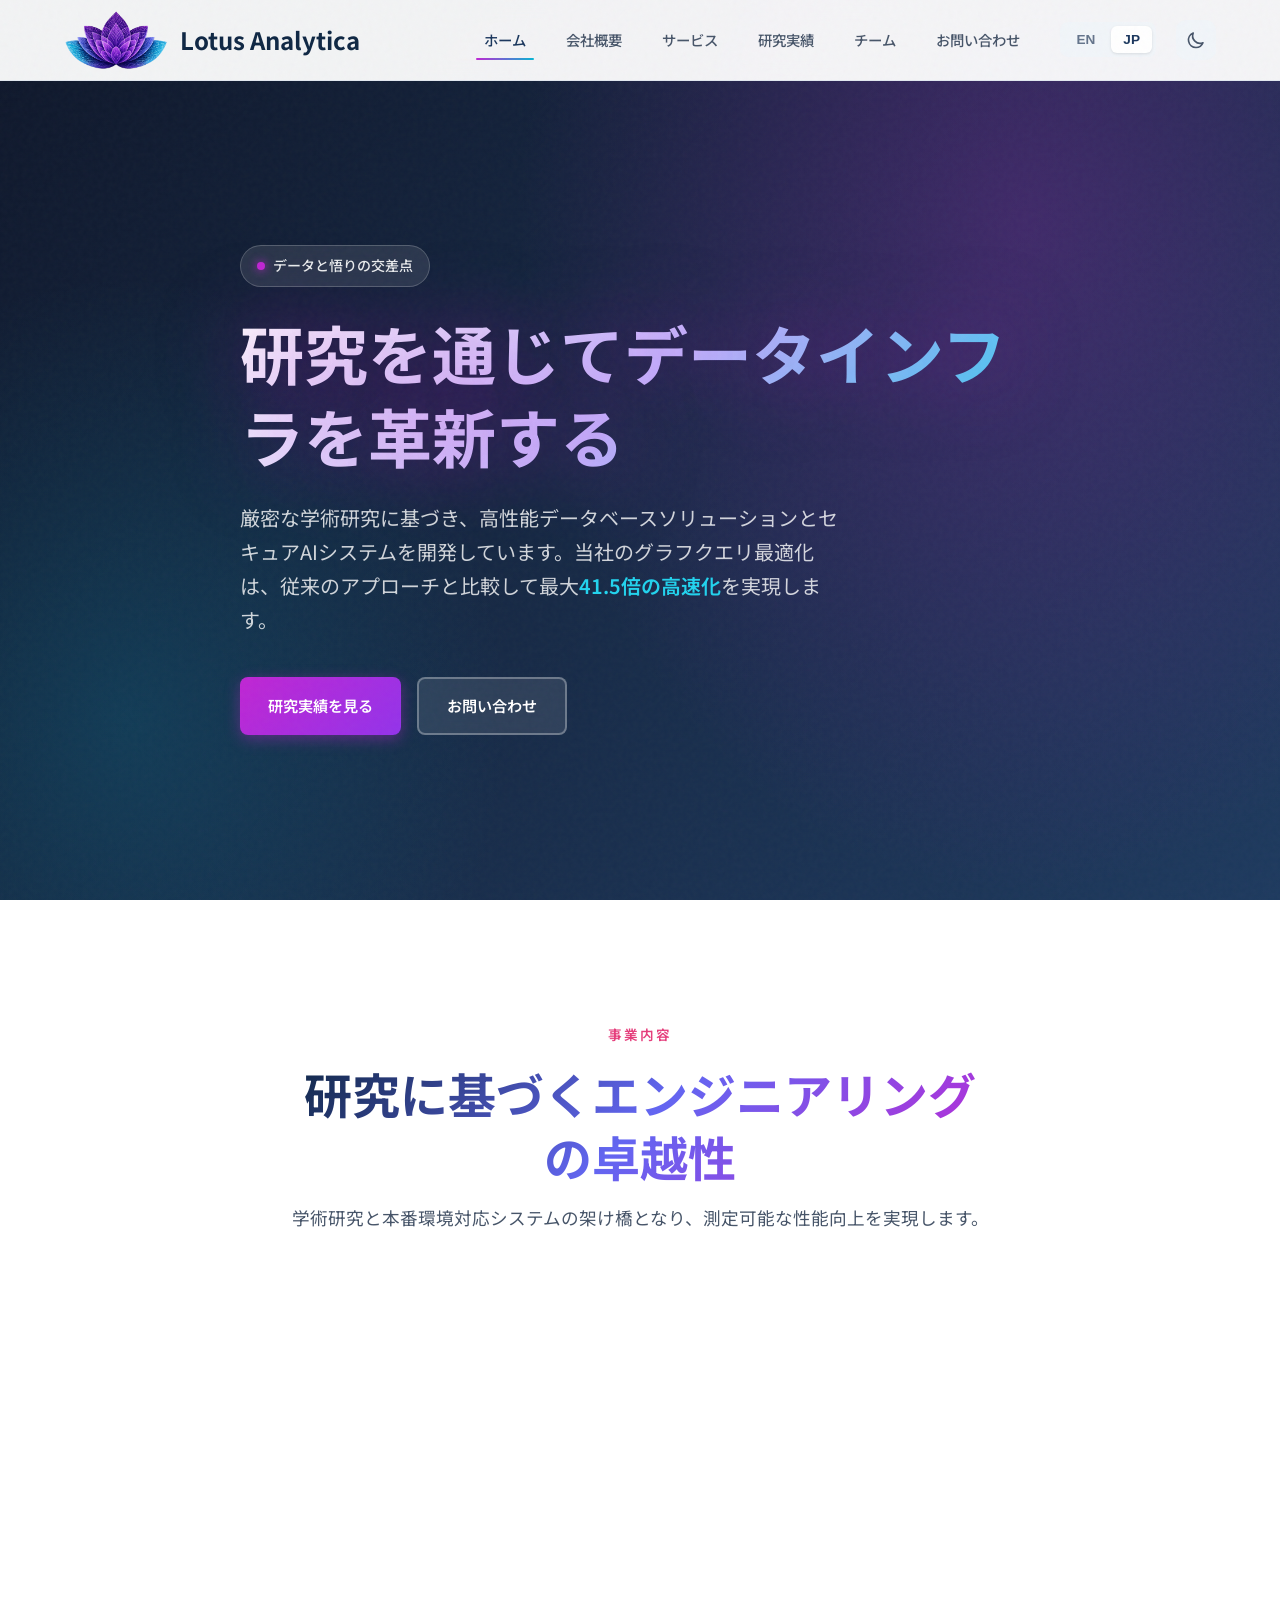
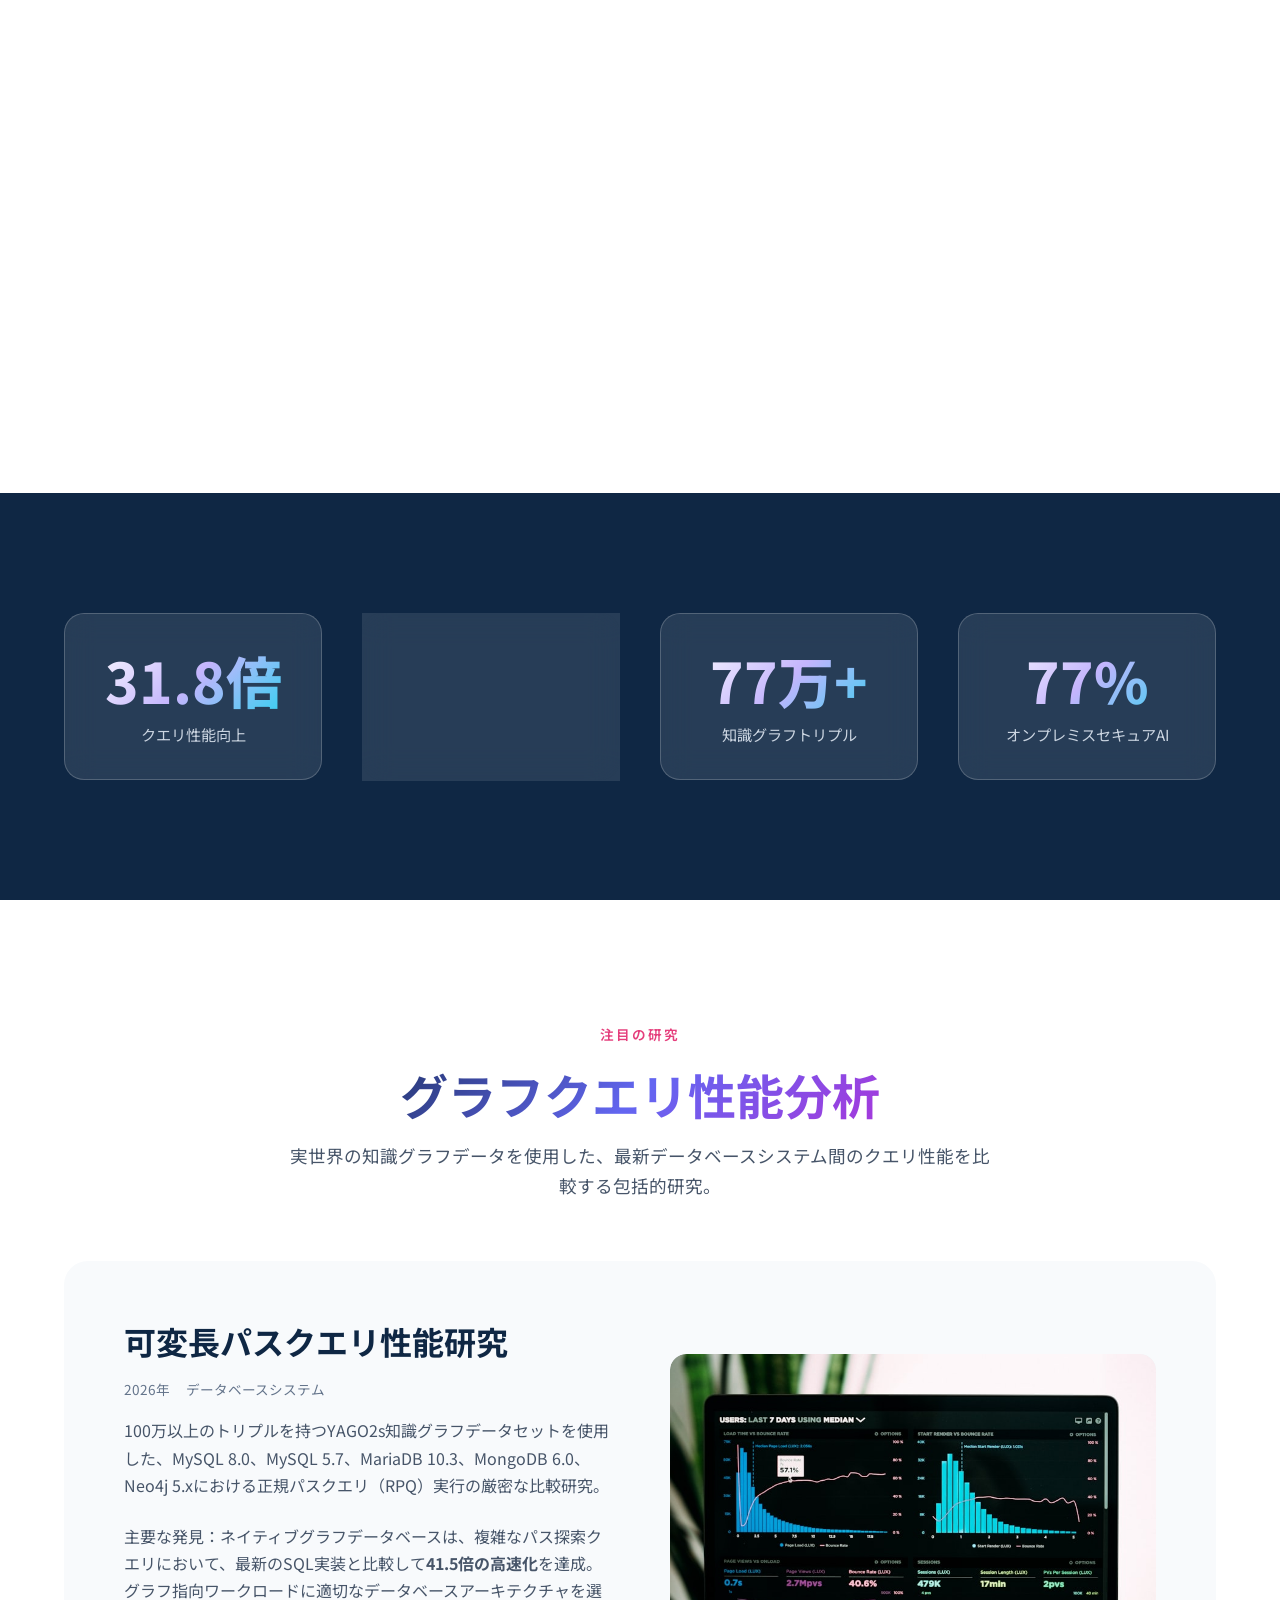
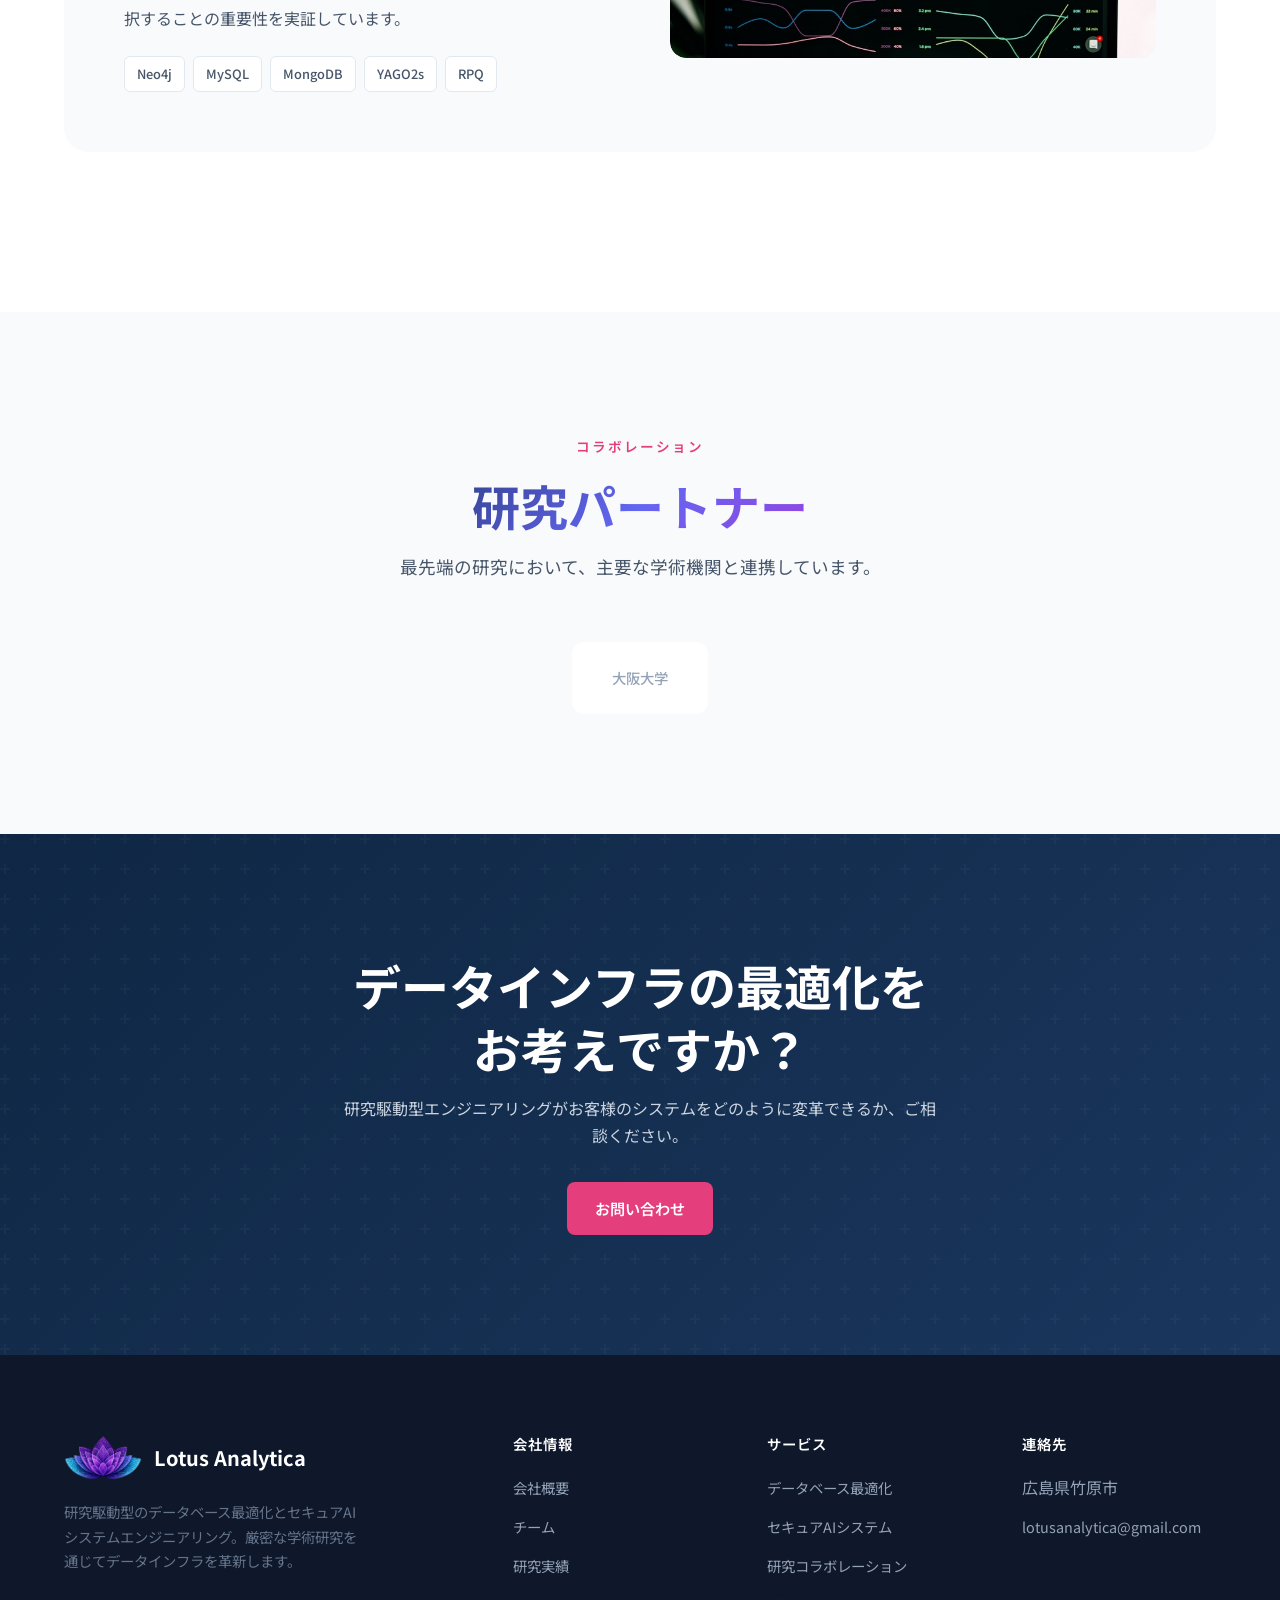
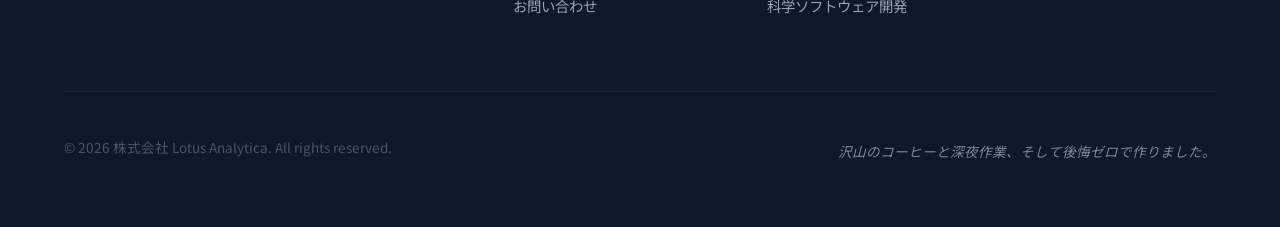
==== commit 6eeed947: "Add dark mode and cache busting - Dark mode with system preference detection - Theme toggle button i" ====
--- a/ja/index.html
+++ b/ja/index.html
@@ -45,7 +45,7 @@
   <link href="https://fonts.googleapis.com/css2?family=Inter:wght@400;500;600;700;800&family=Noto+Sans+JP:wght@400;500;600;700&family=JetBrains+Mono:wght@400;500&display=swap" rel="stylesheet">
 
   <!-- Styles -->
-  <link rel="stylesheet" href="/css/style.css">
+  <link rel="stylesheet" href="/css/style.css?v=20260306">
 
   <!-- Structured Data -->
   <script type="application/ld+json">
@@ -109,6 +109,15 @@
             <button class="lang-btn" data-lang="en">EN</button>
             <button class="lang-btn active" data-lang="ja">JP</button>
           </div>
+
+          <button class="theme-toggle" aria-label="Toggle dark mode">
+            <svg class="sun-icon" xmlns="http://www.w3.org/2000/svg" fill="none" viewBox="0 0 24 24" stroke="currentColor">
+              <path stroke-linecap="round" stroke-linejoin="round" stroke-width="2" d="M12 3v1m0 16v1m9-9h-1M4 12H3m15.364 6.364l-.707-.707M6.343 6.343l-.707-.707m12.728 0l-.707.707M6.343 17.657l-.707.707M16 12a4 4 0 11-8 0 4 4 0 018 0z" />
+            </svg>
+            <svg class="moon-icon" xmlns="http://www.w3.org/2000/svg" fill="none" viewBox="0 0 24 24" stroke="currentColor">
+              <path stroke-linecap="round" stroke-linejoin="round" stroke-width="2" d="M20.354 15.354A9 9 0 018.646 3.646 9.003 9.003 0 0012 21a9.003 9.003 0 008.354-5.646z" />
+            </svg>
+          </button>
         </nav>
 
         <button class="menu-toggle" aria-label="メニューを開く" aria-expanded="false">
@@ -352,6 +361,6 @@
     </div>
   </footer>
 
-  <script src="/js/main.js"></script>
+  <script src="/js/main.js?v=20260306"></script>
 </body>
 </html>
--- a/css/style.css
+++ b/css/style.css
@@ -22,6 +22,14 @@
   --gray-800: #1e293b;
   --gray-900: #0f172a;
 
+  /* Background & Surface */
+  --bg-primary: #ffffff;
+  --bg-secondary: #f8fafc;
+  --bg-card: rgba(255, 255, 255, 0.7);
+  --text-primary: #1e293b;
+  --text-secondary: #475569;
+  --border-color: #e2e8f0;
+
   /* Typography */
   --font-jp: "Noto Sans JP", "Hiragino Kaku Gothic ProN", "Yu Gothic", sans-serif;
   --font-en: "Inter", "Helvetica Neue", Arial, sans-serif;
@@ -35,6 +43,65 @@
   --transition-fast: 0.15s ease;
   --transition-base: 0.3s ease;
   --transition-slow: 0.5s ease;
+}
+
+/* Dark Mode */
+[data-theme="dark"] {
+  --primary: #60a5fa;
+  --primary-light: #93c5fd;
+  --primary-dark: #3b82f6;
+  --accent: #f472b6;
+  --accent-light: #f9a8d4;
+  --accent-soft: #1f1235;
+
+  --white: #0f172a;
+  --gray-50: #1e293b;
+  --gray-100: #334155;
+  --gray-200: #475569;
+  --gray-300: #64748b;
+  --gray-400: #94a3b8;
+  --gray-500: #cbd5e1;
+  --gray-600: #e2e8f0;
+  --gray-700: #f1f5f9;
+  --gray-800: #f8fafc;
+  --gray-900: #ffffff;
+
+  --bg-primary: #0f172a;
+  --bg-secondary: #1e293b;
+  --bg-card: rgba(30, 41, 59, 0.8);
+  --text-primary: #f1f5f9;
+  --text-secondary: #cbd5e1;
+  --border-color: #334155;
+}
+
+@media (prefers-color-scheme: dark) {
+  :root:not([data-theme="light"]) {
+    --primary: #60a5fa;
+    --primary-light: #93c5fd;
+    --primary-dark: #3b82f6;
+    --accent: #f472b6;
+    --accent-light: #f9a8d4;
+    --accent-soft: #1f1235;
+
+    --white: #0f172a;
+    --gray-50: #1e293b;
+    --gray-100: #334155;
+    --gray-200: #475569;
+    --gray-300: #64748b;
+    --gray-400: #94a3b8;
+    --gray-500: #cbd5e1;
+    --gray-600: #e2e8f0;
+    --gray-700: #f1f5f9;
+    --gray-800: #f8fafc;
+    --gray-900: #ffffff;
+
+    --bg-primary: #0f172a;
+    --bg-secondary: #1e293b;
+    --bg-card: rgba(30, 41, 59, 0.8);
+    --text-primary: #f1f5f9;
+    --text-secondary: #cbd5e1;
+    --border-color: #334155;
+  }
 }
 
 /* Reset & Base */
@@ -52,10 +119,11 @@
 body {
   font-family: var(--font-en);
   line-height: 1.7;
-  color: var(--gray-800);
-  background: var(--white);
+  color: var(--text-primary);
+  background: var(--bg-primary);
   -webkit-font-smoothing: antialiased;
   -moz-osx-font-smoothing: grayscale;
+  transition: background-color 0.3s ease, color 0.3s ease;
 }
 
 body.ja {
@@ -105,8 +173,15 @@
   z-index: 1000;
   background: rgba(255, 255, 255, 0.95);
   backdrop-filter: blur(10px);
-  border-bottom: 1px solid var(--gray-200);
+  border-bottom: 1px solid var(--border-color);
   transition: all var(--transition-base);
+}
+
+[data-theme="dark"] .header,
+@media (prefers-color-scheme: dark) {
+  :root:not([data-theme="light"]) .header {
+    background: rgba(15, 23, 42, 0.95);
+  }
 }
 
 .header.scrolled {
@@ -227,8 +302,60 @@
 
 .lang-btn.active {
   color: var(--primary);
-  background: var(--white);
+  background: var(--bg-primary);
   box-shadow: 0 1px 3px rgba(0, 0, 0, 0.1);
+}
+
+/* Dark Mode Toggle */
+.theme-toggle {
+  display: flex;
+  align-items: center;
+  justify-content: center;
+  width: 40px;
+  height: 40px;
+  margin-left: 12px;
+  background: var(--gray-100);
+  border: none;
+  border-radius: 10px;
+  cursor: pointer;
+  transition: all var(--transition-fast);
+}
+
+.theme-toggle:hover {
+  background: var(--gray-200);
+  transform: rotate(15deg);
+}
+
+.theme-toggle svg {
+  width: 20px;
+  height: 20px;
+  color: var(--gray-600);
+  transition: all var(--transition-fast);
+}
+
+.theme-toggle .sun-icon {
+  display: none;
+}
+
+.theme-toggle .moon-icon {
+  display: block;
+}
+
+[data-theme="dark"] .theme-toggle .sun-icon {
+  display: block;
+}
+
+[data-theme="dark"] .theme-toggle .moon-icon {
+  display: none;
+}
+
+@media (prefers-color-scheme: dark) {
+  :root:not([data-theme="light"]) .theme-toggle .sun-icon {
+    display: block;
+  }
+  :root:not([data-theme="light"]) .theme-toggle .moon-icon {
+    display: none;
+  }
 }
 
 /* Mobile Menu */
@@ -525,17 +652,15 @@
 
 .feature-card {
   padding: 40px;
-  background: rgba(255, 255, 255, 0.7);
+  background: var(--bg-card);
   backdrop-filter: blur(20px);
   -webkit-backdrop-filter: blur(20px);
-  border: 1px solid rgba(255, 255, 255, 0.5);
+  border: 1px solid var(--border-color);
   border-radius: 20px;
   transition: all 0.4s cubic-bezier(0.175, 0.885, 0.32, 1.275);
   position: relative;
   overflow: hidden;
-  box-shadow:
-    0 4px 30px rgba(0, 0, 0, 0.05),
-    inset 0 0 0 1px rgba(255, 255, 255, 0.5);
+  box-shadow: 0 4px 30px rgba(0, 0, 0, 0.05);
 }
 
 .feature-card::before {
@@ -726,10 +851,10 @@
 .team-card {
   text-align: center;
   padding: 40px 30px;
-  background: rgba(255, 255, 255, 0.7);
+  background: var(--bg-card);
   backdrop-filter: blur(20px);
   -webkit-backdrop-filter: blur(20px);
-  border: 1px solid rgba(255, 255, 255, 0.5);
+  border: 1px solid var(--border-color);
   border-radius: 24px;
   transition: all 0.4s cubic-bezier(0.175, 0.885, 0.32, 1.275);
   box-shadow: 0 4px 30px rgba(0, 0, 0, 0.05);
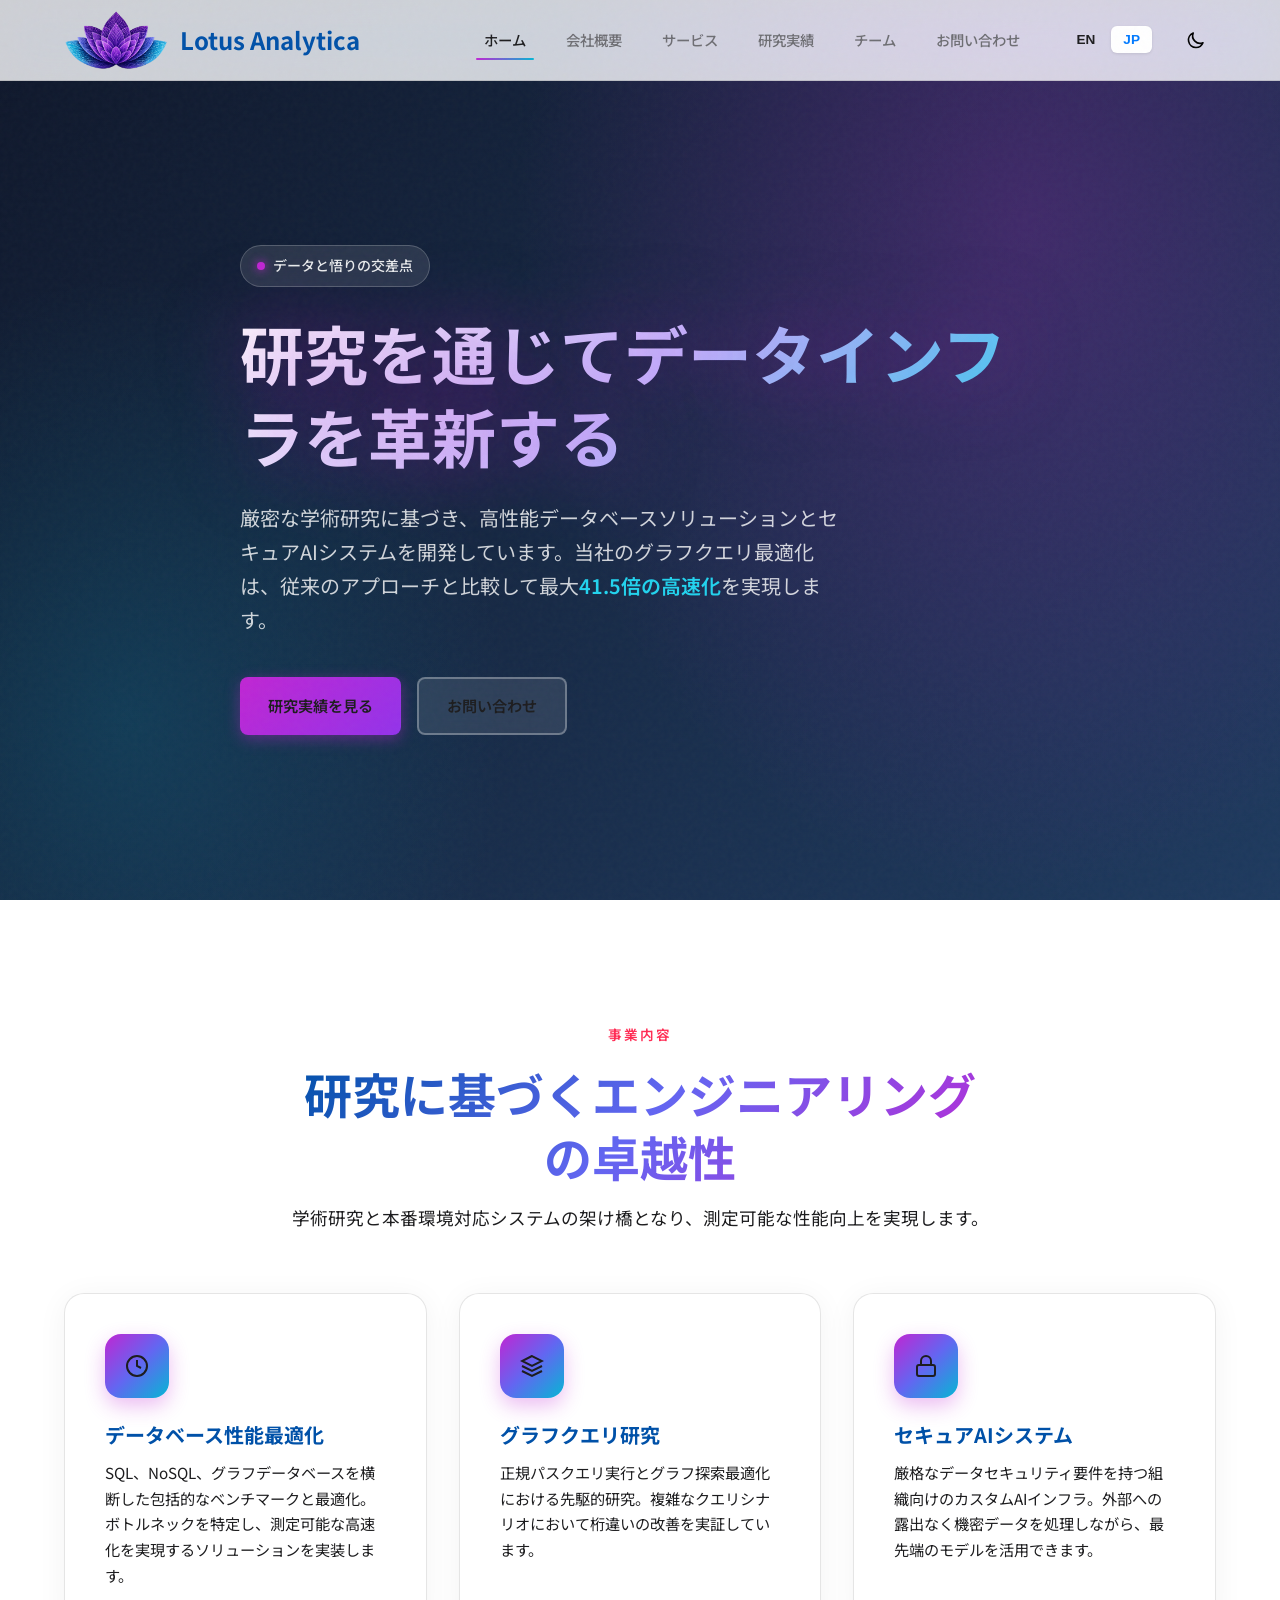
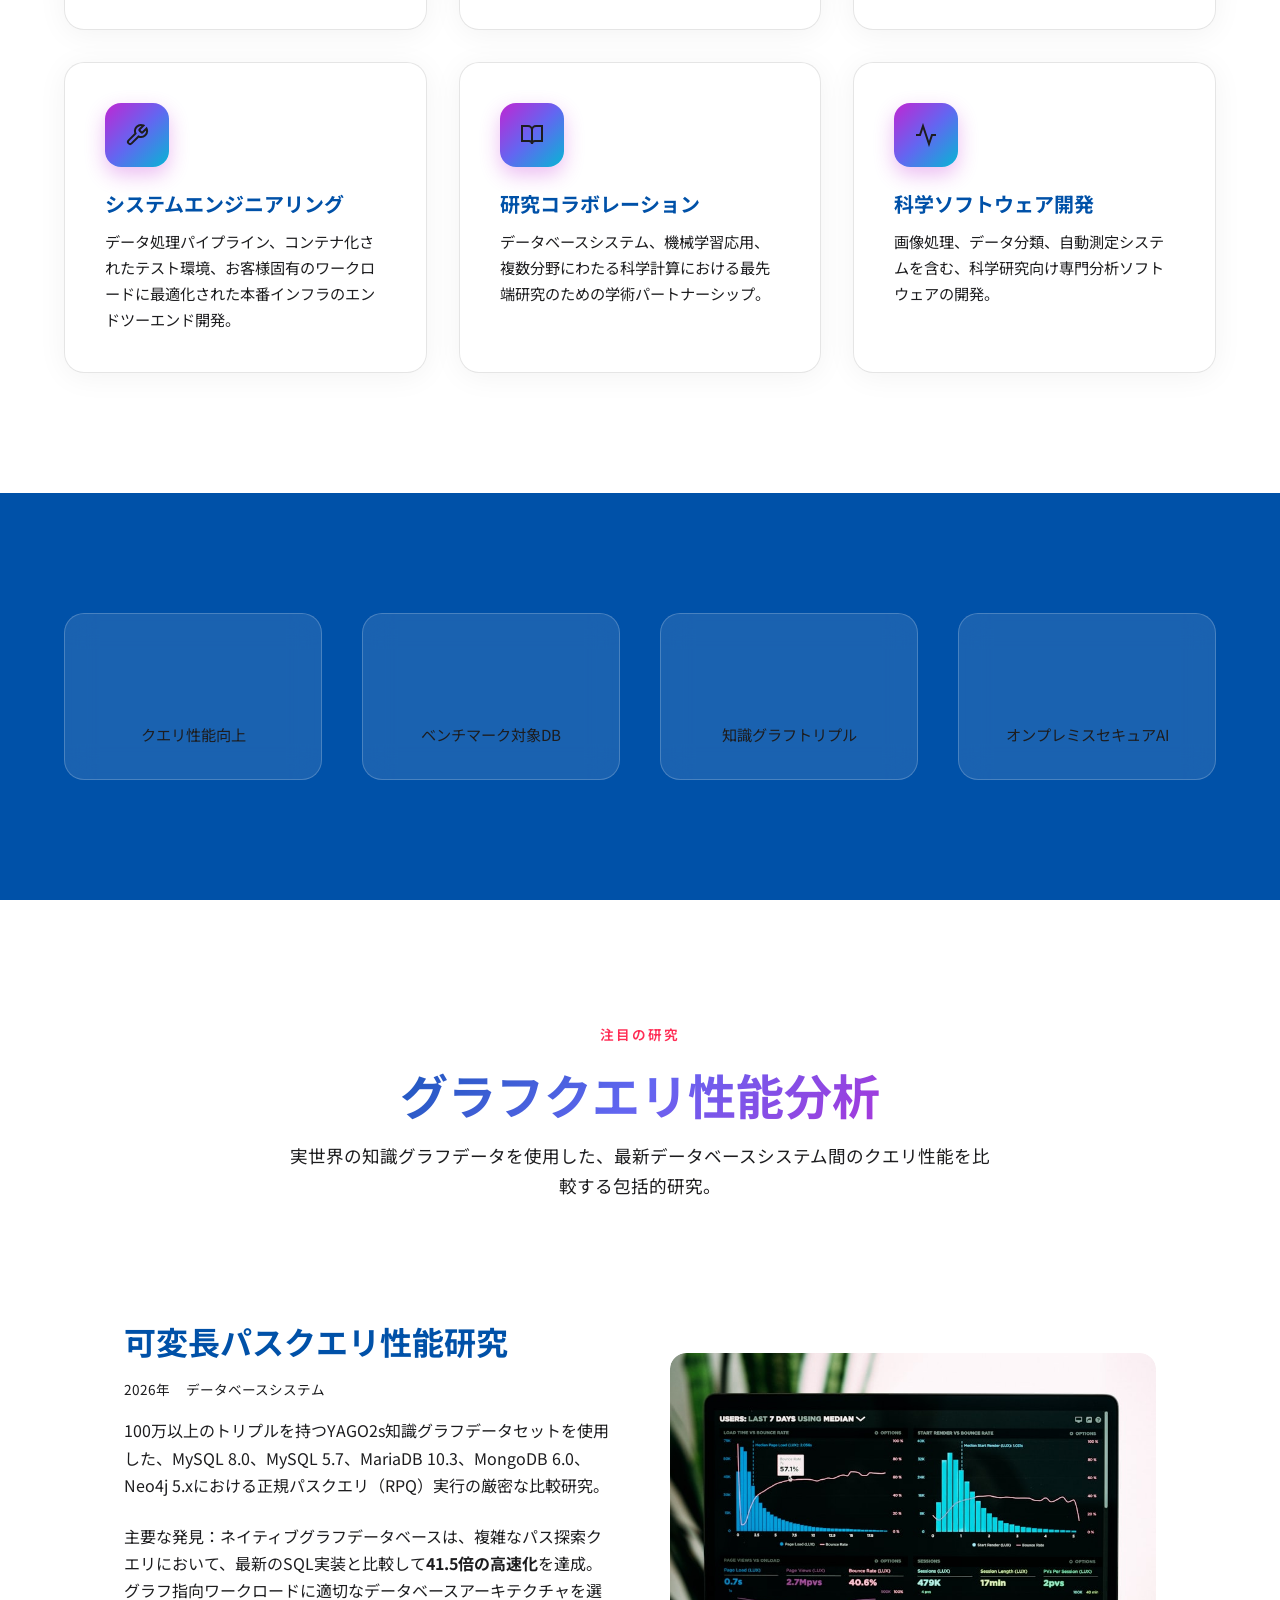
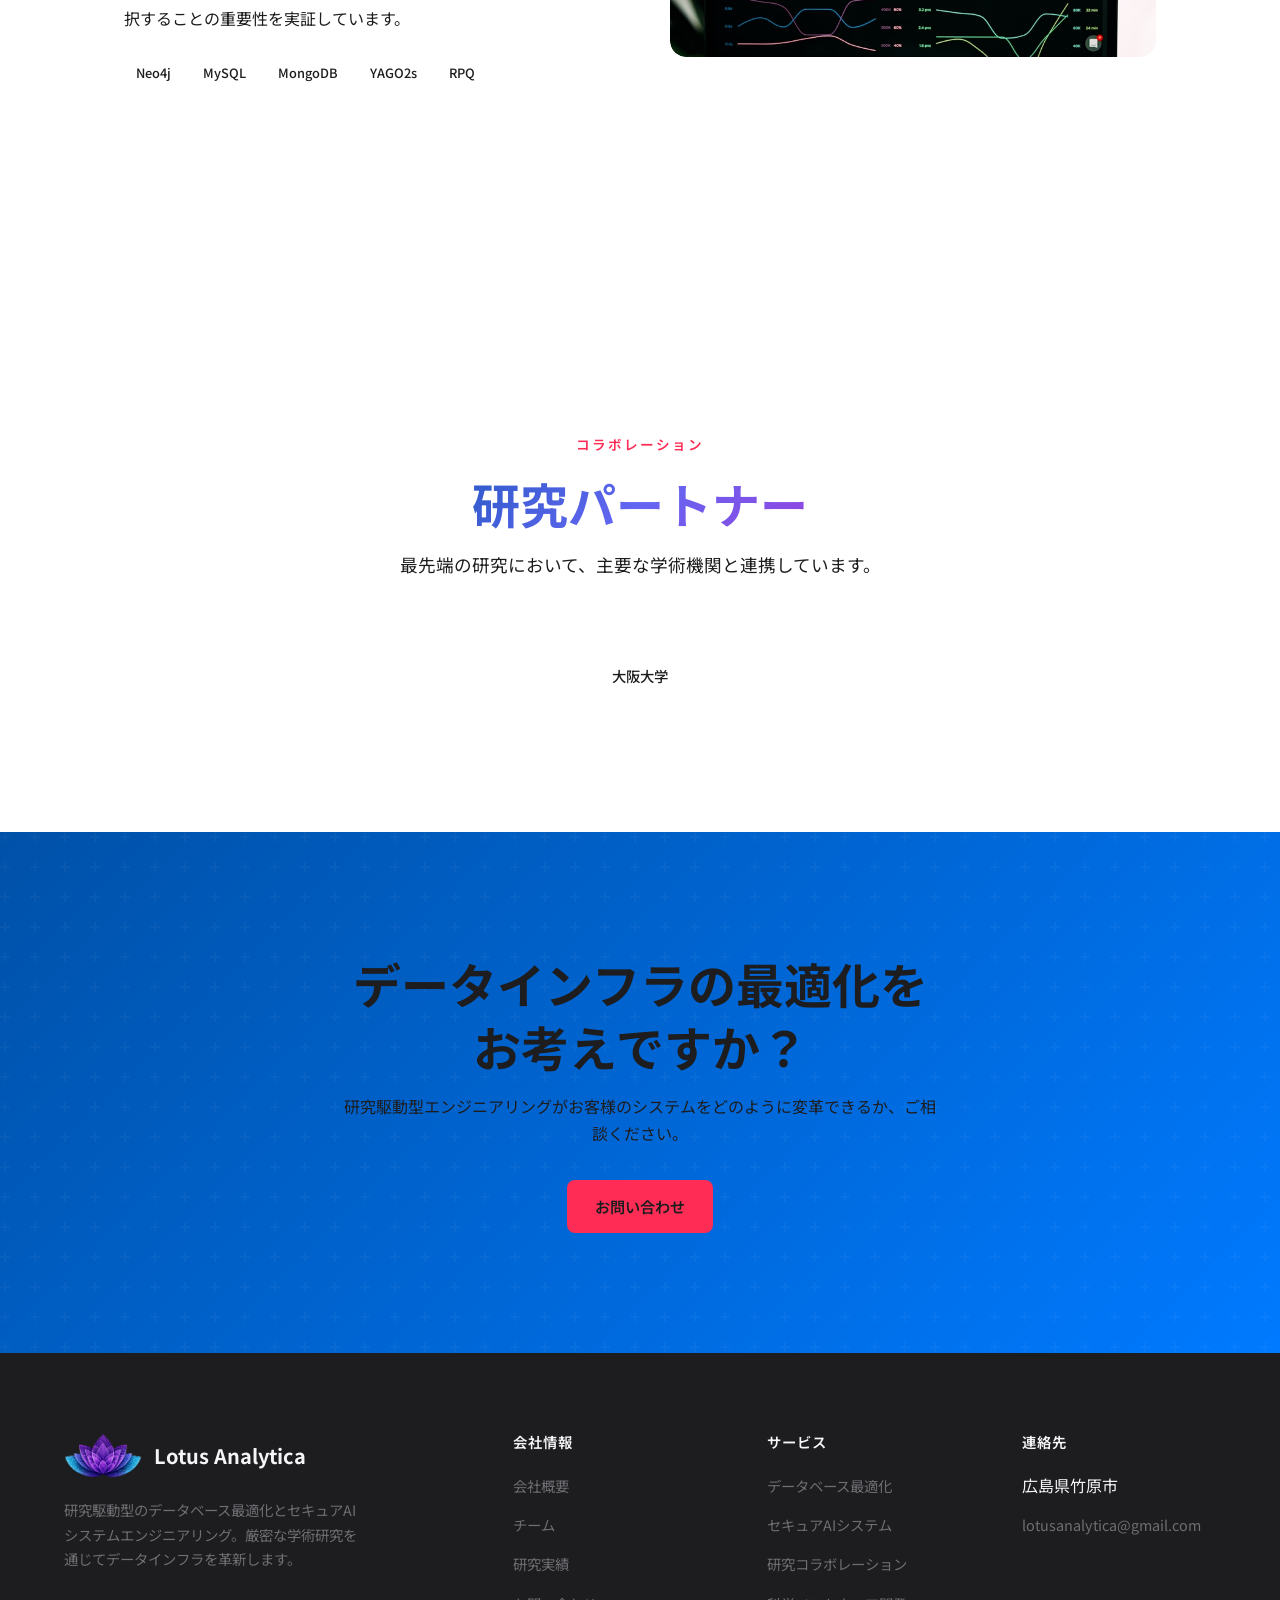
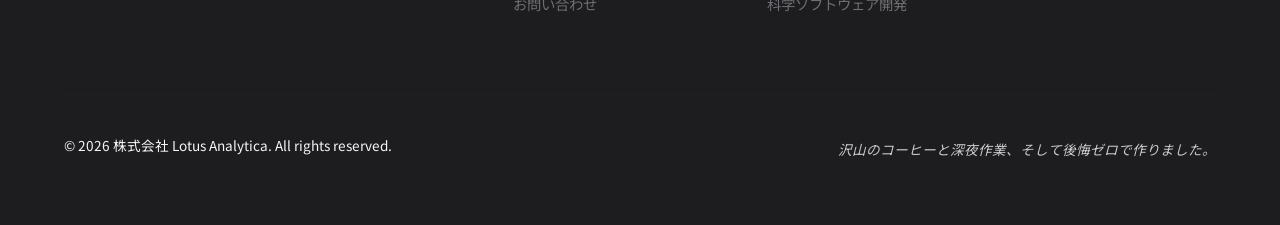
==== commit fd66b8d8: "Complete dark mode overhaul + language auto-detect Dark Mode (Apple-inspired): - True black backgrou" ====
--- a/ja/index.html
+++ b/ja/index.html
@@ -45,7 +45,7 @@
   <link href="https://fonts.googleapis.com/css2?family=Inter:wght@400;500;600;700;800&family=Noto+Sans+JP:wght@400;500;600;700&family=JetBrains+Mono:wght@400;500&display=swap" rel="stylesheet">
 
   <!-- Styles -->
-  <link rel="stylesheet" href="/css/style.css?v=20260306">
+  <link rel="stylesheet" href="/css/style.css?v=20260306b">
 
   <!-- Structured Data -->
   <script type="application/ld+json">
@@ -361,6 +361,6 @@
     </div>
   </footer>
 
-  <script src="/js/main.js?v=20260306"></script>
+  <script src="/js/main.js?v=20260306b"></script>
 </body>
 </html>
--- a/css/style.css
+++ b/css/style.css
@@ -1,39 +1,44 @@
 /* Lotus Analytica - Modern Japanese Corporate Styling */
+/* Apple-inspired Design System */
 
 :root {
-  /* Primary Colors - Deep blues with lotus-inspired accents */
-  --primary: #1a365d;
-  --primary-light: #2c5282;
-  --primary-dark: #0f2744;
-  --accent: #e53e7c;
-  --accent-light: #f687b3;
-  --accent-soft: #fdf2f8;
-
-  /* Neutrals */
-  --white: #ffffff;
-  --gray-50: #f8fafc;
-  --gray-100: #f1f5f9;
-  --gray-200: #e2e8f0;
-  --gray-300: #cbd5e1;
-  --gray-400: #94a3b8;
-  --gray-500: #64748b;
-  --gray-600: #475569;
-  --gray-700: #334155;
-  --gray-800: #1e293b;
-  --gray-900: #0f172a;
-
-  /* Background & Surface */
+  /* Light Mode - Apple-inspired */
+  --primary: #007AFF;
+  --primary-light: #5AC8FA;
+  --primary-dark: #0051a8;
+  --accent: #FF2D55;
+  --accent-light: #FF6482;
+  --accent-soft: #fff0f3;
+
+  /* Semantic Colors */
   --bg-primary: #ffffff;
-  --bg-secondary: #f8fafc;
-  --bg-card: rgba(255, 255, 255, 0.7);
-  --text-primary: #1e293b;
-  --text-secondary: #475569;
-  --border-color: #e2e8f0;
+  --bg-secondary: #f5f5f7;
+  --bg-tertiary: #e8e8ed;
+  --bg-elevated: #ffffff;
+  --bg-card: rgba(255, 255, 255, 0.8);
+
+  --text-primary: #1d1d1f;
+  --text-secondary: #6e6e73;
+  --text-tertiary: #86868b;
+
+  --border-color: rgba(0, 0, 0, 0.1);
+  --border-color-strong: rgba(0, 0, 0, 0.2);
+
+  /* Surfaces */
+  --surface-overlay: rgba(255, 255, 255, 0.95);
+  --header-bg: rgba(255, 255, 255, 0.8);
+  --footer-bg: #1d1d1f;
+  --footer-text: #f5f5f7;
+
+  /* Shadows */
+  --shadow-sm: 0 1px 3px rgba(0, 0, 0, 0.08);
+  --shadow-md: 0 4px 12px rgba(0, 0, 0, 0.08);
+  --shadow-lg: 0 12px 40px rgba(0, 0, 0, 0.12);
 
   /* Typography */
   --font-jp: "Noto Sans JP", "Hiragino Kaku Gothic ProN", "Yu Gothic", sans-serif;
-  --font-en: "Inter", "Helvetica Neue", Arial, sans-serif;
-  --font-mono: "JetBrains Mono", "Fira Code", monospace;
+  --font-en: -apple-system, BlinkMacSystemFont, "SF Pro Display", "Inter", "Helvetica Neue", Arial, sans-serif;
+  --font-mono: "SF Mono", "JetBrains Mono", "Fira Code", monospace;
 
   /* Spacing */
   --section-padding: 120px;
@@ -43,64 +48,77 @@
   --transition-fast: 0.15s ease;
   --transition-base: 0.3s ease;
   --transition-slow: 0.5s ease;
-}
-
-/* Dark Mode */
+
+  /* CTA Section */
+  --cta-bg: linear-gradient(135deg, #667eea 0%, #764ba2 100%);
+}
+
+/* Dark Mode - Apple-inspired */
 [data-theme="dark"] {
-  --primary: #60a5fa;
-  --primary-light: #93c5fd;
-  --primary-dark: #3b82f6;
-  --accent: #f472b6;
-  --accent-light: #f9a8d4;
-  --accent-soft: #1f1235;
-
-  --white: #0f172a;
-  --gray-50: #1e293b;
-  --gray-100: #334155;
-  --gray-200: #475569;
-  --gray-300: #64748b;
-  --gray-400: #94a3b8;
-  --gray-500: #cbd5e1;
-  --gray-600: #e2e8f0;
-  --gray-700: #f1f5f9;
-  --gray-800: #f8fafc;
-  --gray-900: #ffffff;
-
-  --bg-primary: #0f172a;
-  --bg-secondary: #1e293b;
-  --bg-card: rgba(30, 41, 59, 0.8);
-  --text-primary: #f1f5f9;
-  --text-secondary: #cbd5e1;
-  --border-color: #334155;
+  --primary: #0A84FF;
+  --primary-light: #64D2FF;
+  --primary-dark: #0066CC;
+  --accent: #FF375F;
+  --accent-light: #FF6482;
+  --accent-soft: #2d1f24;
+
+  --bg-primary: #000000;
+  --bg-secondary: #1c1c1e;
+  --bg-tertiary: #2c2c2e;
+  --bg-elevated: #1c1c1e;
+  --bg-card: rgba(28, 28, 30, 0.8);
+
+  --text-primary: #f5f5f7;
+  --text-secondary: #a1a1a6;
+  --text-tertiary: #6e6e73;
+
+  --border-color: rgba(255, 255, 255, 0.1);
+  --border-color-strong: rgba(255, 255, 255, 0.2);
+
+  --surface-overlay: rgba(28, 28, 30, 0.95);
+  --header-bg: rgba(0, 0, 0, 0.8);
+  --footer-bg: #000000;
+  --footer-text: #f5f5f7;
+
+  --shadow-sm: 0 1px 3px rgba(0, 0, 0, 0.3);
+  --shadow-md: 0 4px 12px rgba(0, 0, 0, 0.4);
+  --shadow-lg: 0 12px 40px rgba(0, 0, 0, 0.5);
+
+  --cta-bg: linear-gradient(135deg, #1c1c1e 0%, #2c2c2e 100%);
 }
 
 @media (prefers-color-scheme: dark) {
   :root:not([data-theme="light"]) {
-    --primary: #60a5fa;
-    --primary-light: #93c5fd;
-    --primary-dark: #3b82f6;
-    --accent: #f472b6;
-    --accent-light: #f9a8d4;
-    --accent-soft: #1f1235;
-
-    --white: #0f172a;
-    --gray-50: #1e293b;
-    --gray-100: #334155;
-    --gray-200: #475569;
-    --gray-300: #64748b;
-    --gray-400: #94a3b8;
-    --gray-500: #cbd5e1;
-    --gray-600: #e2e8f0;
-    --gray-700: #f1f5f9;
-    --gray-800: #f8fafc;
-    --gray-900: #ffffff;
-
-    --bg-primary: #0f172a;
-    --bg-secondary: #1e293b;
-    --bg-card: rgba(30, 41, 59, 0.8);
-    --text-primary: #f1f5f9;
-    --text-secondary: #cbd5e1;
-    --border-color: #334155;
+    --primary: #0A84FF;
+    --primary-light: #64D2FF;
+    --primary-dark: #0066CC;
+    --accent: #FF375F;
+    --accent-light: #FF6482;
+    --accent-soft: #2d1f24;
+
+    --bg-primary: #000000;
+    --bg-secondary: #1c1c1e;
+    --bg-tertiary: #2c2c2e;
+    --bg-elevated: #1c1c1e;
+    --bg-card: rgba(28, 28, 30, 0.8);
+
+    --text-primary: #f5f5f7;
+    --text-secondary: #a1a1a6;
+    --text-tertiary: #6e6e73;
+
+    --border-color: rgba(255, 255, 255, 0.1);
+    --border-color-strong: rgba(255, 255, 255, 0.2);
+
+    --surface-overlay: rgba(28, 28, 30, 0.95);
+    --header-bg: rgba(0, 0, 0, 0.8);
+    --footer-bg: #000000;
+    --footer-text: #f5f5f7;
+
+    --shadow-sm: 0 1px 3px rgba(0, 0, 0, 0.3);
+    --shadow-md: 0 4px 12px rgba(0, 0, 0, 0.4);
+    --shadow-lg: 0 12px 40px rgba(0, 0, 0, 0.5);
+
+    --cta-bg: linear-gradient(135deg, #1c1c1e 0%, #2c2c2e 100%);
   }
 }
 
@@ -123,7 +141,18 @@
   background: var(--bg-primary);
   -webkit-font-smoothing: antialiased;
   -moz-osx-font-smoothing: grayscale;
-  transition: background-color 0.3s ease, color 0.3s ease;
+  transition: background-color 0.4s ease, color 0.4s ease;
+}
+
+/* All sections and backgrounds */
+.section {
+  background: var(--bg-primary);
+  transition: background-color 0.4s ease;
+}
+
+.section[style*="background: var(--gray-50)"],
+.section[style*="background:var(--gray-50)"] {
+  background: var(--bg-secondary) !important;
 }
 
 body.ja {
@@ -171,17 +200,11 @@
   left: 0;
   right: 0;
   z-index: 1000;
-  background: rgba(255, 255, 255, 0.95);
-  backdrop-filter: blur(10px);
+  background: var(--header-bg);
+  backdrop-filter: saturate(180%) blur(20px);
+  -webkit-backdrop-filter: saturate(180%) blur(20px);
   border-bottom: 1px solid var(--border-color);
-  transition: all var(--transition-base);
-}
-
-[data-theme="dark"] .header,
-@media (prefers-color-scheme: dark) {
-  :root:not([data-theme="light"]) .header {
-    background: rgba(15, 23, 42, 0.95);
-  }
+  transition: all 0.4s ease;
 }
 
 .header.scrolled {
@@ -1019,9 +1042,10 @@
 
 /* Footer */
 .footer {
-  background: var(--gray-900);
-  color: var(--gray-400);
+  background: var(--footer-bg);
+  color: var(--footer-text);
   padding: 80px 0 40px;
+  transition: background-color 0.4s ease;
 }
 
 .footer-grid {
@@ -1052,11 +1076,11 @@
 
 .footer-brand p {
   font-size: 0.9rem;
-  color: var(--gray-500);
+  color: var(--text-secondary);
 }
 
 .footer-title {
-  color: var(--white);
+  color: var(--footer-text);
   font-size: 0.9rem;
   font-weight: 600;
   margin-bottom: 20px;
@@ -1073,18 +1097,18 @@
 }
 
 .footer-links a {
-  color: var(--gray-400);
+  color: var(--text-secondary);
   font-size: 0.9rem;
   transition: color var(--transition-fast);
 }
 
 .footer-links a:hover {
-  color: var(--white);
+  color: var(--footer-text);
 }
 
 .footer-bottom {
   padding-top: 40px;
-  border-top: 1px solid var(--gray-800);
+  border-top: 1px solid var(--border-color);
   display: flex;
   justify-content: space-between;
   align-items: center;
@@ -1208,7 +1232,7 @@
 .about-hero {
   padding-top: 160px;
   padding-bottom: 80px;
-  background: var(--gray-50);
+  background: var(--bg-secondary);
 }
 
 .about-grid {
@@ -1594,3 +1618,404 @@
     padding: 40px 0;
   }
 }
+
+/* ========================================
+   COMPREHENSIVE DARK MODE OVERRIDES
+   Apple-inspired Dark Theme
+   ======================================== */
+
+/* Dark mode helper for system preference */
+@media (prefers-color-scheme: dark) {
+  :root:not([data-theme="light"]) {
+    color-scheme: dark;
+  }
+}
+
+[data-theme="dark"] {
+  color-scheme: dark;
+}
+
+/* Nav Links */
+[data-theme="dark"] .nav-link,
+:root:not([data-theme="light"]) .nav-link {
+  color: var(--text-secondary);
+}
+
+[data-theme="dark"] .nav-link:hover,
+[data-theme="dark"] .nav-link.active,
+:root:not([data-theme="light"]) .nav-link:hover,
+:root:not([data-theme="light"]) .nav-link.active {
+  color: var(--text-primary);
+}
+
+@media (prefers-color-scheme: dark) {
+  :root:not([data-theme="light"]) .nav-link {
+    color: var(--text-secondary);
+  }
+  :root:not([data-theme="light"]) .nav-link:hover,
+  :root:not([data-theme="light"]) .nav-link.active {
+    color: var(--text-primary);
+  }
+}
+
+/* Language Switch */
+[data-theme="dark"] .lang-switch {
+  background: var(--bg-tertiary);
+}
+
+[data-theme="dark"] .lang-btn {
+  color: var(--text-secondary);
+}
+
+[data-theme="dark"] .lang-btn.active {
+  background: var(--bg-elevated);
+  color: var(--text-primary);
+}
+
+@media (prefers-color-scheme: dark) {
+  :root:not([data-theme="light"]) .lang-switch {
+    background: var(--bg-tertiary);
+  }
+  :root:not([data-theme="light"]) .lang-btn {
+    color: var(--text-secondary);
+  }
+  :root:not([data-theme="light"]) .lang-btn.active {
+    background: var(--bg-elevated);
+    color: var(--text-primary);
+  }
+}
+
+/* Theme Toggle Button */
+[data-theme="dark"] .theme-toggle {
+  background: var(--bg-tertiary);
+}
+
+[data-theme="dark"] .theme-toggle svg {
+  color: var(--text-primary);
+}
+
+@media (prefers-color-scheme: dark) {
+  :root:not([data-theme="light"]) .theme-toggle {
+    background: var(--bg-tertiary);
+  }
+  :root:not([data-theme="light"]) .theme-toggle svg {
+    color: var(--text-primary);
+  }
+}
+
+/* Feature Cards */
+[data-theme="dark"] .feature-card {
+  background: var(--bg-card);
+  border-color: var(--border-color);
+}
+
+[data-theme="dark"] .feature-card h3,
+[data-theme="dark"] .feature-card h4 {
+  color: var(--text-primary);
+}
+
+[data-theme="dark"] .feature-card p {
+  color: var(--text-secondary);
+}
+
+@media (prefers-color-scheme: dark) {
+  :root:not([data-theme="light"]) .feature-card {
+    background: var(--bg-card);
+    border-color: var(--border-color);
+  }
+  :root:not([data-theme="light"]) .feature-card h3,
+  :root:not([data-theme="light"]) .feature-card h4 {
+    color: var(--text-primary);
+  }
+  :root:not([data-theme="light"]) .feature-card p {
+    color: var(--text-secondary);
+  }
+}
+
+/* Team Cards */
+[data-theme="dark"] .team-card {
+  background: var(--bg-card);
+  border-color: var(--border-color);
+}
+
+[data-theme="dark"] .team-card h4 {
+  color: var(--text-primary);
+}
+
+[data-theme="dark"] .team-role,
+[data-theme="dark"] .team-bio {
+  color: var(--text-secondary);
+}
+
+@media (prefers-color-scheme: dark) {
+  :root:not([data-theme="light"]) .team-card {
+    background: var(--bg-card);
+    border-color: var(--border-color);
+  }
+  :root:not([data-theme="light"]) .team-card h4 {
+    color: var(--text-primary);
+  }
+  :root:not([data-theme="light"]) .team-role,
+  :root:not([data-theme="light"]) .team-bio {
+    color: var(--text-secondary);
+  }
+}
+
+/* Research Cards */
+[data-theme="dark"] .research-card {
+  background: var(--bg-elevated);
+  border-color: var(--border-color);
+}
+
+[data-theme="dark"] .research-content h3 {
+  color: var(--text-primary);
+}
+
+[data-theme="dark"] .research-content p,
+[data-theme="dark"] .research-content li {
+  color: var(--text-secondary);
+}
+
+[data-theme="dark"] .research-meta span {
+  color: var(--text-tertiary);
+}
+
+@media (prefers-color-scheme: dark) {
+  :root:not([data-theme="light"]) .research-card {
+    background: var(--bg-elevated);
+    border-color: var(--border-color);
+  }
+  :root:not([data-theme="light"]) .research-content h3 {
+    color: var(--text-primary);
+  }
+  :root:not([data-theme="light"]) .research-content p,
+  :root:not([data-theme="light"]) .research-content li {
+    color: var(--text-secondary);
+  }
+  :root:not([data-theme="light"]) .research-meta span {
+    color: var(--text-tertiary);
+  }
+}
+
+/* Tags */
+[data-theme="dark"] .tag,
+[data-theme="dark"] .research-tags span {
+  background: var(--bg-tertiary);
+  color: var(--text-secondary);
+}
+
+@media (prefers-color-scheme: dark) {
+  :root:not([data-theme="light"]) .tag,
+  :root:not([data-theme="light"]) .research-tags span {
+    background: var(--bg-tertiary);
+    color: var(--text-secondary);
+  }
+}
+
+/* Section Headers */
+[data-theme="dark"] .section-header h2 {
+  background: linear-gradient(135deg, var(--primary) 0%, var(--primary-light) 100%);
+  -webkit-background-clip: text;
+  -webkit-text-fill-color: transparent;
+  background-clip: text;
+}
+
+[data-theme="dark"] .section-header p,
+[data-theme="dark"] .section-label {
+  color: var(--text-secondary);
+}
+
+@media (prefers-color-scheme: dark) {
+  :root:not([data-theme="light"]) .section-header h2 {
+    background: linear-gradient(135deg, var(--primary) 0%, var(--primary-light) 100%);
+    -webkit-background-clip: text;
+    -webkit-text-fill-color: transparent;
+    background-clip: text;
+  }
+  :root:not([data-theme="light"]) .section-header p,
+  :root:not([data-theme="light"]) .section-label {
+    color: var(--text-secondary);
+  }
+}
+
+/* CTA Section */
+[data-theme="dark"] .cta-section {
+  background: var(--cta-bg);
+}
+
+@media (prefers-color-scheme: dark) {
+  :root:not([data-theme="light"]) .cta-section {
+    background: var(--cta-bg);
+  }
+}
+
+/* Stats Section */
+[data-theme="dark"] .stats {
+  background: linear-gradient(135deg, #1c1c1e 0%, #2c2c2e 100%);
+}
+
+[data-theme="dark"] .stat-item {
+  background: rgba(255, 255, 255, 0.05);
+  border-color: var(--border-color);
+}
+
+[data-theme="dark"] .stat-label {
+  color: var(--text-secondary);
+}
+
+@media (prefers-color-scheme: dark) {
+  :root:not([data-theme="light"]) .stats {
+    background: linear-gradient(135deg, #1c1c1e 0%, #2c2c2e 100%);
+  }
+  :root:not([data-theme="light"]) .stat-item {
+    background: rgba(255, 255, 255, 0.05);
+    border-color: var(--border-color);
+  }
+  :root:not([data-theme="light"]) .stat-label {
+    color: var(--text-secondary);
+  }
+}
+
+/* Form Elements */
+[data-theme="dark"] .form-input,
+[data-theme="dark"] .form-textarea {
+  background: var(--bg-tertiary);
+  border-color: var(--border-color);
+  color: var(--text-primary);
+}
+
+[data-theme="dark"] .form-input::placeholder,
+[data-theme="dark"] .form-textarea::placeholder {
+  color: var(--text-tertiary);
+}
+
+[data-theme="dark"] .form-input:focus,
+[data-theme="dark"] .form-textarea:focus {
+  border-color: var(--primary);
+  box-shadow: 0 0 0 4px rgba(10, 132, 255, 0.2);
+}
+
+@media (prefers-color-scheme: dark) {
+  :root:not([data-theme="light"]) .form-input,
+  :root:not([data-theme="light"]) .form-textarea {
+    background: var(--bg-tertiary);
+    border-color: var(--border-color);
+    color: var(--text-primary);
+  }
+  :root:not([data-theme="light"]) .form-input::placeholder,
+  :root:not([data-theme="light"]) .form-textarea::placeholder {
+    color: var(--text-tertiary);
+  }
+  :root:not([data-theme="light"]) .form-input:focus,
+  :root:not([data-theme="light"]) .form-textarea:focus {
+    border-color: var(--primary);
+    box-shadow: 0 0 0 4px rgba(10, 132, 255, 0.2);
+  }
+}
+
+/* Logo in Dark Mode */
+[data-theme="dark"] .logo span {
+  color: var(--text-primary);
+}
+
+[data-theme="dark"] .footer-logo span {
+  color: var(--footer-text);
+}
+
+@media (prefers-color-scheme: dark) {
+  :root:not([data-theme="light"]) .logo span {
+    color: var(--text-primary);
+  }
+  :root:not([data-theme="light"]) .footer-logo span {
+    color: var(--footer-text);
+  }
+}
+
+/* Research Image Container */
+[data-theme="dark"] .research-image {
+  background: var(--bg-tertiary);
+}
+
+@media (prefers-color-scheme: dark) {
+  :root:not([data-theme="light"]) .research-image {
+    background: var(--bg-tertiary);
+  }
+}
+
+/* Google Maps Dark Mode Filter */
+[data-theme="dark"] iframe[src*="maps.google.com"],
+[data-theme="dark"] iframe[src*="google.com/maps"] {
+  filter: invert(90%) hue-rotate(180deg) brightness(95%) contrast(90%);
+}
+
+@media (prefers-color-scheme: dark) {
+  :root:not([data-theme="light"]) iframe[src*="maps.google.com"],
+  :root:not([data-theme="light"]) iframe[src*="google.com/maps"] {
+    filter: invert(90%) hue-rotate(180deg) brightness(95%) contrast(90%);
+  }
+}
+
+/* Mobile Menu Dark Mode */
+[data-theme="dark"] .nav.active {
+  background: var(--bg-primary);
+}
+
+[data-theme="dark"] .menu-toggle span {
+  background: var(--text-primary);
+}
+
+@media (prefers-color-scheme: dark) {
+  :root:not([data-theme="light"]) .nav.active {
+    background: var(--bg-primary);
+  }
+  :root:not([data-theme="light"]) .menu-toggle span {
+    background: var(--text-primary);
+  }
+}
+
+/* Timeline Dark Mode */
+[data-theme="dark"] .timeline::before {
+  background: var(--border-color);
+}
+
+@media (prefers-color-scheme: dark) {
+  :root:not([data-theme="light"]) .timeline::before {
+    background: var(--border-color);
+  }
+}
+
+/* General Text Colors */
+[data-theme="dark"] h1, [data-theme="dark"] h2,
+[data-theme="dark"] h3, [data-theme="dark"] h4 {
+  color: var(--text-primary);
+}
+
+[data-theme="dark"] p, [data-theme="dark"] li {
+  color: var(--text-secondary);
+}
+
+@media (prefers-color-scheme: dark) {
+  :root:not([data-theme="light"]) h1,
+  :root:not([data-theme="light"]) h2,
+  :root:not([data-theme="light"]) h3,
+  :root:not([data-theme="light"]) h4 {
+    color: var(--text-primary);
+  }
+  :root:not([data-theme="light"]) p,
+  :root:not([data-theme="light"]) li {
+    color: var(--text-secondary);
+  }
+}
+
+/* Inline style overrides */
+[data-theme="dark"] [style*="color: var(--gray-500)"],
+[data-theme="dark"] [style*="color: var(--gray-600)"] {
+  color: var(--text-secondary) !important;
+}
+
+@media (prefers-color-scheme: dark) {
+  :root:not([data-theme="light"]) [style*="color: var(--gray-500)"],
+  :root:not([data-theme="light"]) [style*="color: var(--gray-600)"] {
+    color: var(--text-secondary) !important;
+  }
+}
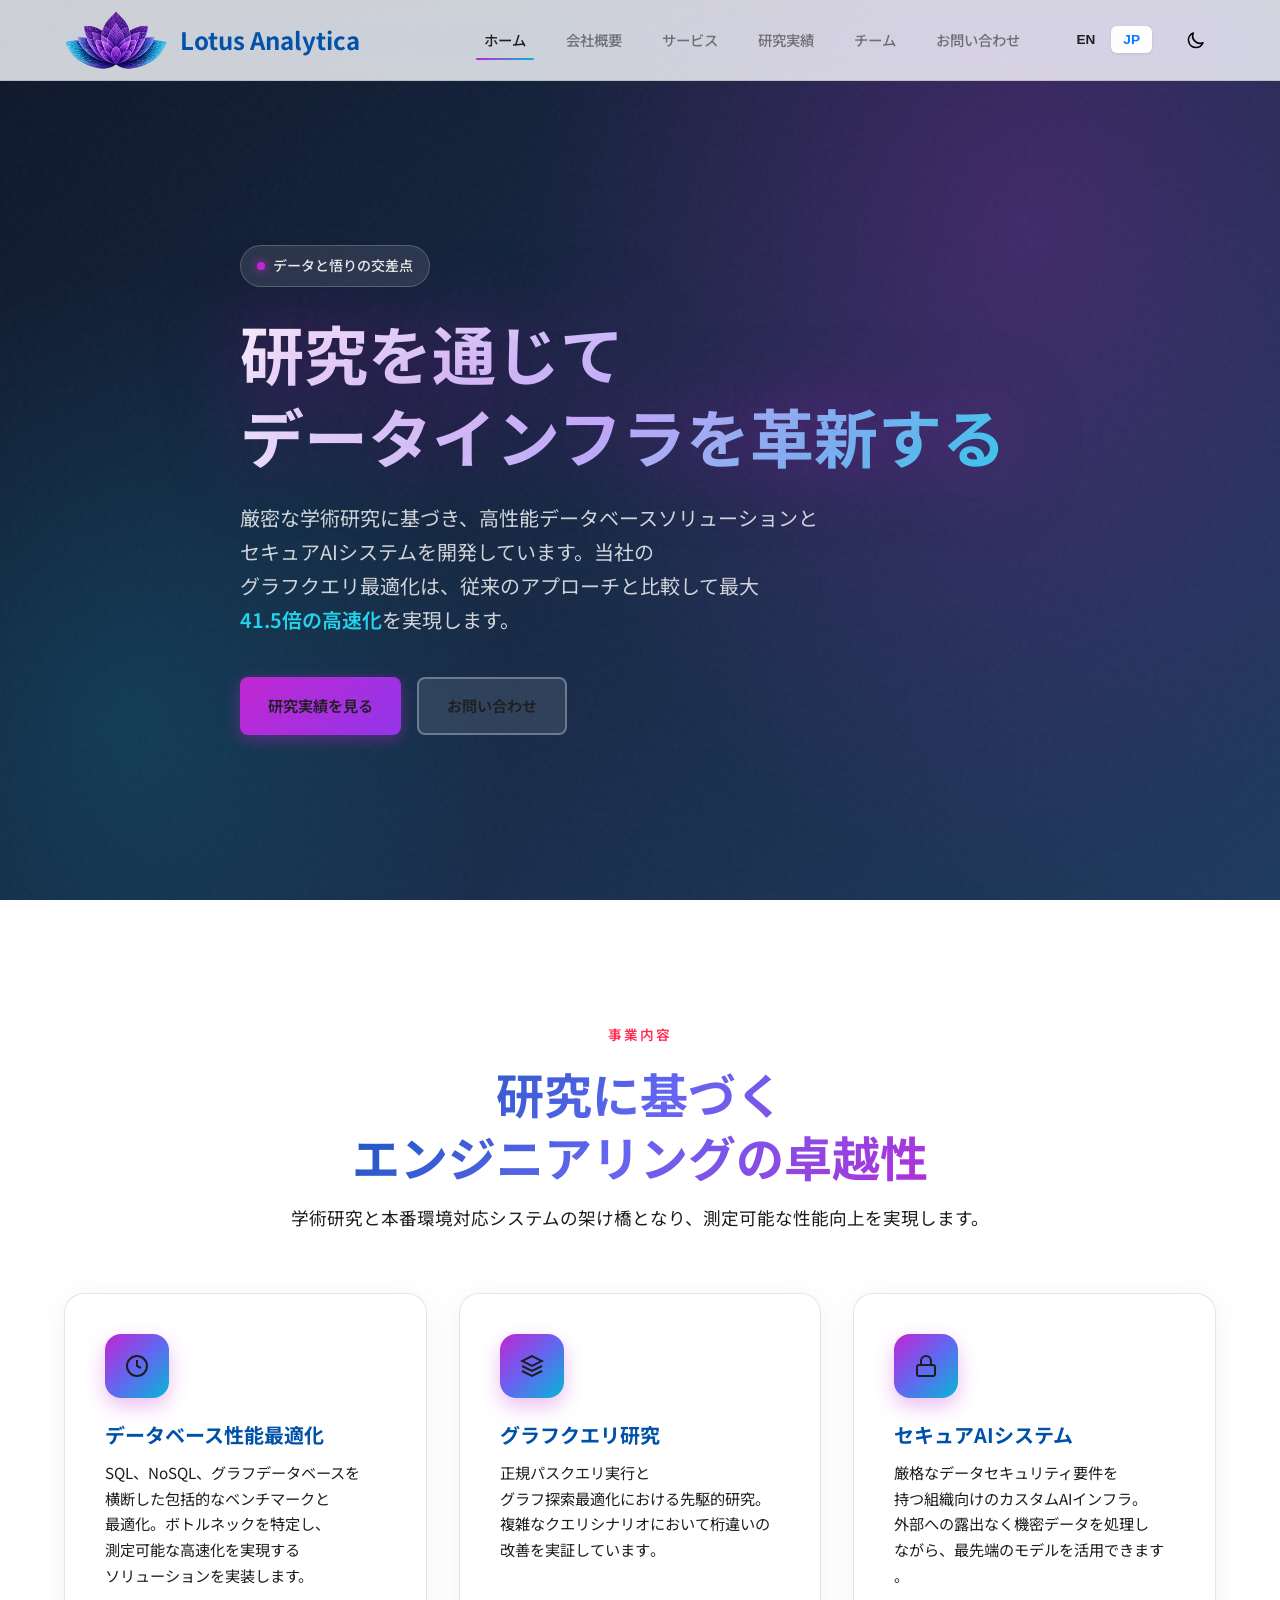
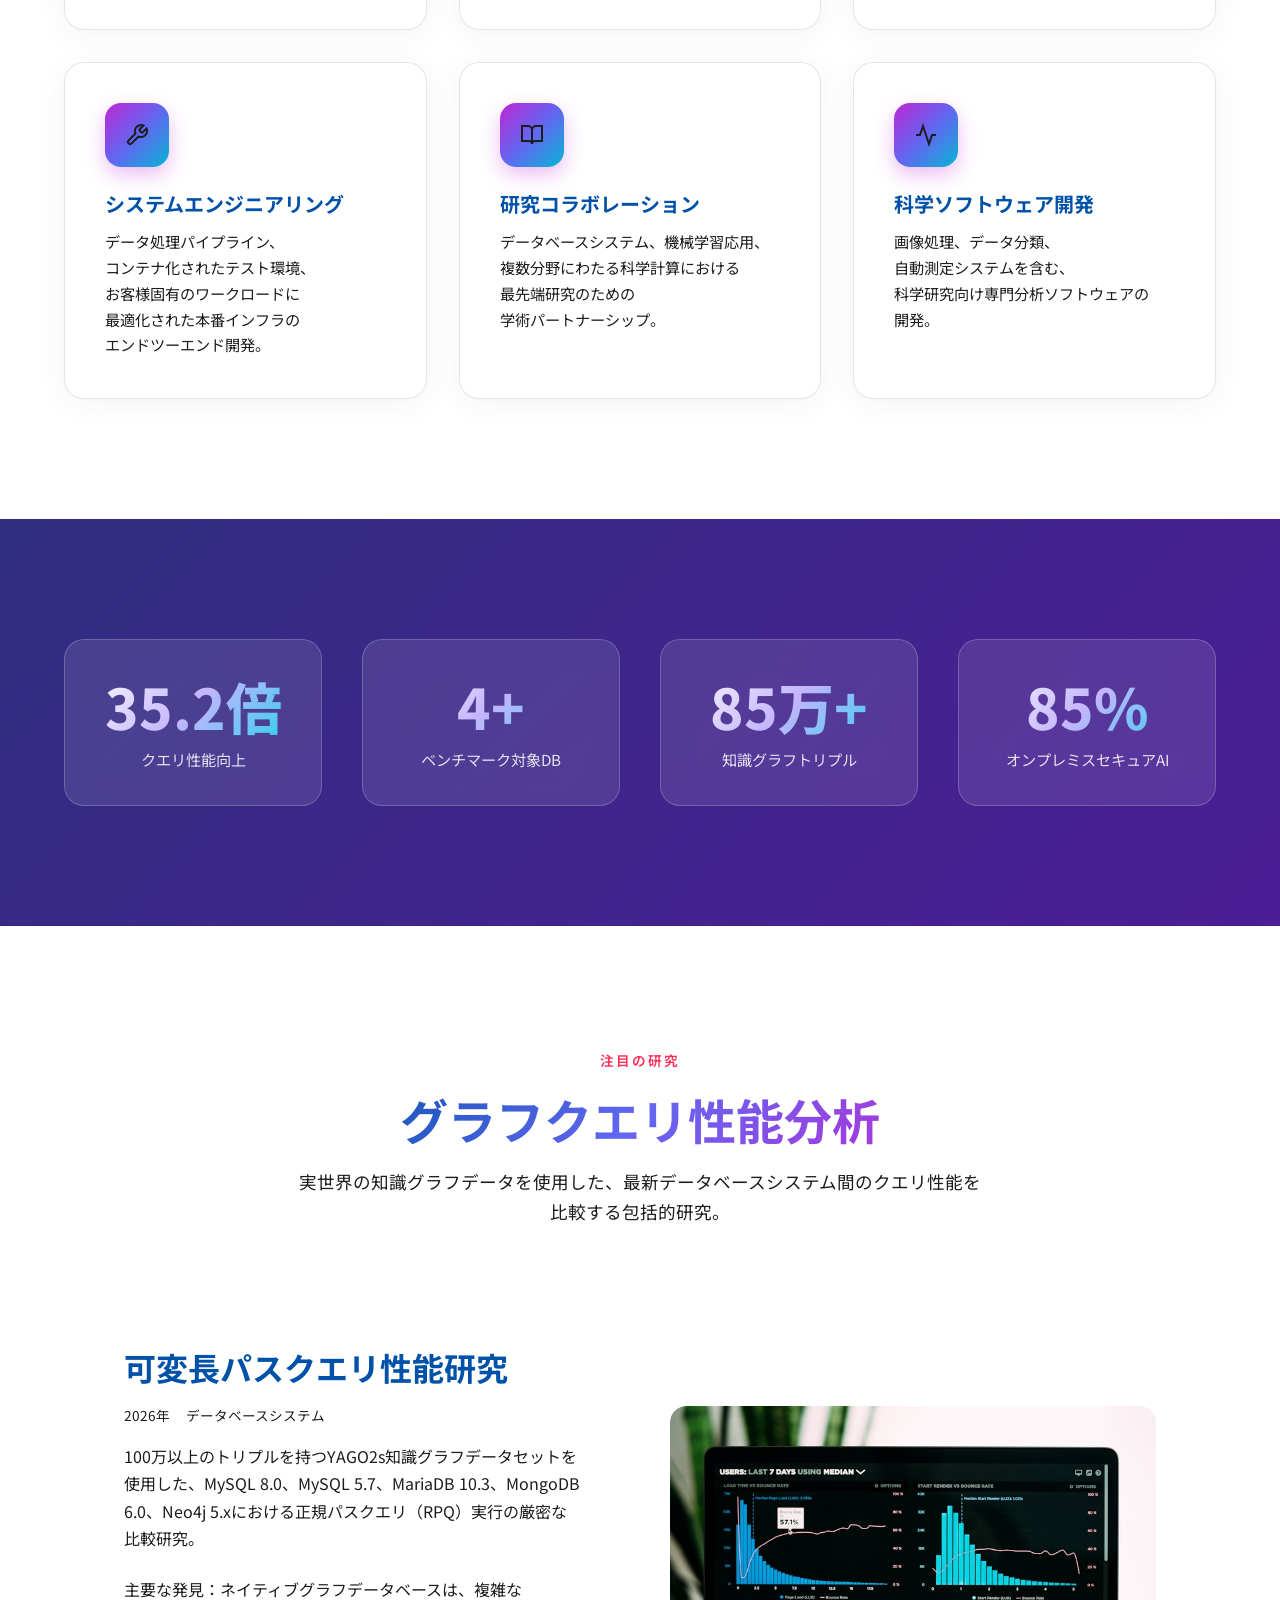
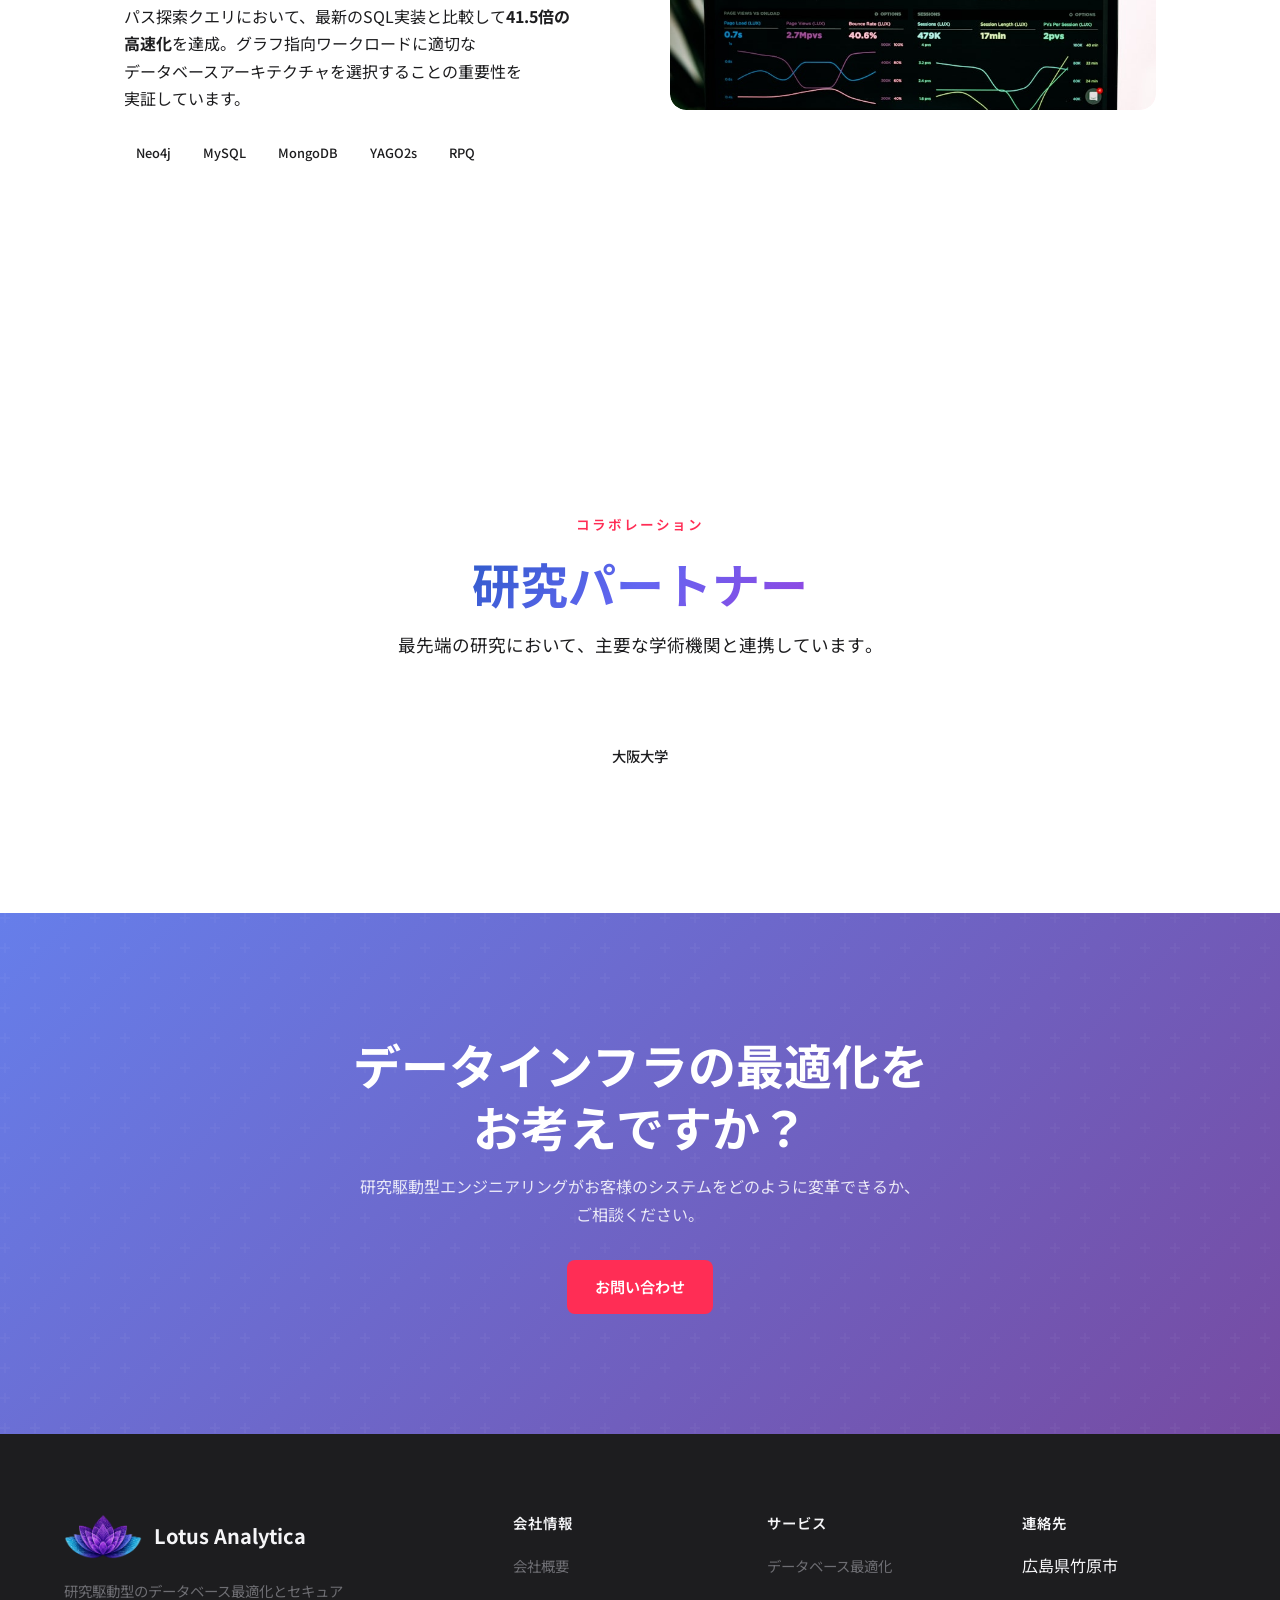
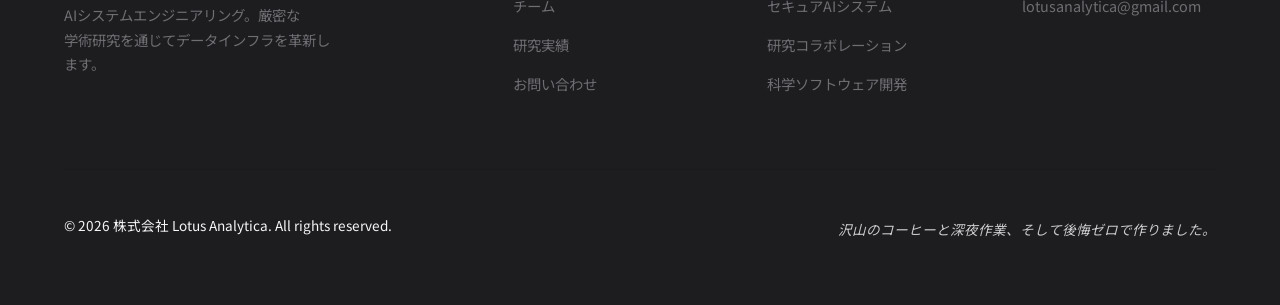
==== commit 06891f54: "Update Japanese name order + add FAQ bullets + improve JP typography - Change Sahil Dwivedi's Japane" ====
--- a/ja/index.html
+++ b/ja/index.html
@@ -9,7 +9,7 @@
   <title>Lotus Analytica | データベース研究 & AIシステムエンジニアリング</title>
   <meta name="title" content="Lotus Analytica | データベース研究 & AIシステムエンジニアリング">
   <meta name="description" content="Lotus Analyticaはデータベース性能最適化、グラフクエリ研究、セキュアAIシステムを専門としています。最先端の研究とエンジニアリングにより、41.5倍の高速化ソリューションを提供します。">
-  <meta name="keywords" content="データベース最適化, グラフデータベース, Neo4j, MySQL, AIシステム, セキュアAI, データエンジニアリング, 研究開発, サヒル ディウェディ, 佐々木勇和">
+  <meta name="keywords" content="データベース最適化, グラフデータベース, Neo4j, MySQL, AIシステム, セキュアAI, データエンジニアリング, 研究開発, ディウェディ サヒル, 佐々木勇和">
   <meta name="author" content="株式会社 Lotus Analytica">
   <meta name="robots" content="index, follow">
 
@@ -45,7 +45,7 @@
   <link href="https://fonts.googleapis.com/css2?family=Inter:wght@400;500;600;700;800&family=Noto+Sans+JP:wght@400;500;600;700&family=JetBrains+Mono:wght@400;500&display=swap" rel="stylesheet">
 
   <!-- Styles -->
-  <link rel="stylesheet" href="/css/style.css?v=20260306b">
+  <link rel="stylesheet" href="/css/style.css?v=20260307e">
 
   <!-- Structured Data -->
   <script type="application/ld+json">
@@ -67,7 +67,7 @@
       },
       {
         "@type": "Person",
-        "name": "サヒル ディウェディ",
+        "name": "ディウェディ サヒル",
         "alternateName": "Sahil Dwivedi",
         "jobTitle": "COO, 代表取締役"
       }
@@ -361,6 +361,6 @@
     </div>
   </footer>
 
-  <script src="/js/main.js?v=20260306b"></script>
+  <script src="/js/main.js?v=20260307e"></script>
 </body>
 </html>
--- a/css/style.css
+++ b/css/style.css
@@ -53,72 +53,72 @@
   --cta-bg: linear-gradient(135deg, #667eea 0%, #764ba2 100%);
 }
 
-/* Dark Mode - Apple-inspired */
+/* Dark Mode - Soft Grey Theme */
 [data-theme="dark"] {
-  --primary: #0A84FF;
-  --primary-light: #64D2FF;
-  --primary-dark: #0066CC;
-  --accent: #FF375F;
-  --accent-light: #FF6482;
-  --accent-soft: #2d1f24;
-
-  --bg-primary: #000000;
-  --bg-secondary: #1c1c1e;
-  --bg-tertiary: #2c2c2e;
-  --bg-elevated: #1c1c1e;
-  --bg-card: rgba(28, 28, 30, 0.8);
-
-  --text-primary: #f5f5f7;
-  --text-secondary: #a1a1a6;
-  --text-tertiary: #6e6e73;
+  --primary: #60a5fa;
+  --primary-light: #93c5fd;
+  --primary-dark: #3b82f6;
+  --accent: #f472b6;
+  --accent-light: #f9a8d4;
+  --accent-soft: #2d2235;
+
+  --bg-primary: #18181b;
+  --bg-secondary: #27272a;
+  --bg-tertiary: #3f3f46;
+  --bg-elevated: #27272a;
+  --bg-card: rgba(39, 39, 42, 0.9);
+
+  --text-primary: #fafafa;
+  --text-secondary: #a1a1aa;
+  --text-tertiary: #71717a;
 
   --border-color: rgba(255, 255, 255, 0.1);
-  --border-color-strong: rgba(255, 255, 255, 0.2);
-
-  --surface-overlay: rgba(28, 28, 30, 0.95);
-  --header-bg: rgba(0, 0, 0, 0.8);
-  --footer-bg: #000000;
-  --footer-text: #f5f5f7;
+  --border-color-strong: rgba(255, 255, 255, 0.15);
+
+  --surface-overlay: rgba(39, 39, 42, 0.95);
+  --header-bg: rgba(24, 24, 27, 0.85);
+  --footer-bg: #18181b;
+  --footer-text: #fafafa;
 
   --shadow-sm: 0 1px 3px rgba(0, 0, 0, 0.3);
   --shadow-md: 0 4px 12px rgba(0, 0, 0, 0.4);
   --shadow-lg: 0 12px 40px rgba(0, 0, 0, 0.5);
 
-  --cta-bg: linear-gradient(135deg, #1c1c1e 0%, #2c2c2e 100%);
+  --cta-bg: linear-gradient(135deg, #312e81 0%, #4c1d95 100%);
 }
 
 @media (prefers-color-scheme: dark) {
   :root:not([data-theme="light"]) {
-    --primary: #0A84FF;
-    --primary-light: #64D2FF;
-    --primary-dark: #0066CC;
-    --accent: #FF375F;
-    --accent-light: #FF6482;
-    --accent-soft: #2d1f24;
-
-    --bg-primary: #000000;
-    --bg-secondary: #1c1c1e;
-    --bg-tertiary: #2c2c2e;
-    --bg-elevated: #1c1c1e;
-    --bg-card: rgba(28, 28, 30, 0.8);
-
-    --text-primary: #f5f5f7;
-    --text-secondary: #a1a1a6;
-    --text-tertiary: #6e6e73;
+    --primary: #60a5fa;
+    --primary-light: #93c5fd;
+    --primary-dark: #3b82f6;
+    --accent: #f472b6;
+    --accent-light: #f9a8d4;
+    --accent-soft: #2d2235;
+
+    --bg-primary: #18181b;
+    --bg-secondary: #27272a;
+    --bg-tertiary: #3f3f46;
+    --bg-elevated: #27272a;
+    --bg-card: rgba(39, 39, 42, 0.9);
+
+    --text-primary: #fafafa;
+    --text-secondary: #a1a1aa;
+    --text-tertiary: #71717a;
 
     --border-color: rgba(255, 255, 255, 0.1);
-    --border-color-strong: rgba(255, 255, 255, 0.2);
-
-    --surface-overlay: rgba(28, 28, 30, 0.95);
-    --header-bg: rgba(0, 0, 0, 0.8);
-    --footer-bg: #000000;
-    --footer-text: #f5f5f7;
+    --border-color-strong: rgba(255, 255, 255, 0.15);
+
+    --surface-overlay: rgba(39, 39, 42, 0.95);
+    --header-bg: rgba(24, 24, 27, 0.85);
+    --footer-bg: #18181b;
+    --footer-text: #fafafa;
 
     --shadow-sm: 0 1px 3px rgba(0, 0, 0, 0.3);
     --shadow-md: 0 4px 12px rgba(0, 0, 0, 0.4);
     --shadow-lg: 0 12px 40px rgba(0, 0, 0, 0.5);
 
-    --cta-bg: linear-gradient(135deg, #1c1c1e 0%, #2c2c2e 100%);
+    --cta-bg: linear-gradient(135deg, #312e81 0%, #4c1d95 100%);
   }
 }
 
@@ -157,6 +157,39 @@
 
 body.ja {
   font-family: var(--font-jp);
+}
+
+/*
+ * Japanese Typography - Use word-break: auto-phrase for natural breaks
+ * Falls back to keep-all for browsers that don't support auto-phrase
+ */
+body.ja {
+  word-break: keep-all;
+  line-break: strict;
+  overflow-wrap: break-word;
+  word-break: auto-phrase; /* Chrome 119+, modern browsers */
+}
+
+/* Buttons and nav links should never break */
+body.ja .btn,
+body.ja .nav-link,
+body.ja .lang-btn,
+body.ja .section-label,
+body.ja .tag,
+body.ja .timeline-date,
+body.ja .research-meta span,
+body.ja .footer-title,
+body.ja .form-label,
+body.ja option {
+  white-space: nowrap;
+}
+
+/* No-wrap utility - text inside CANNOT break */
+.nowrap {
+  display: inline-block !important;
+  white-space: nowrap !important;
+  word-break: keep-all !important;
+  overflow-wrap: normal !important;
 }
 
 /* Typography */
@@ -742,8 +775,8 @@
 
 /* Stats Section */
 .stats {
-  background: var(--primary-dark);
-  color: var(--white);
+  background: linear-gradient(135deg, #312e81 0%, #4c1d95 100%);
+  color: #ffffff;
 }
 
 .stats-grid {
@@ -772,7 +805,7 @@
 .stat-number {
   font-size: 3.5rem;
   font-weight: 800;
-  background: linear-gradient(135deg, var(--white) 0%, #c4b5fd 50%, #22d3ee 100%);
+  background: linear-gradient(135deg, #ffffff 0%, #c4b5fd 50%, #22d3ee 100%);
   -webkit-background-clip: text;
   -webkit-text-fill-color: transparent;
   background-clip: text;
@@ -781,7 +814,7 @@
 
 .stat-label {
   font-size: 0.95rem;
-  color: var(--gray-300);
+  color: rgba(255, 255, 255, 0.85);
   margin-top: 8px;
 }
 
@@ -1006,8 +1039,8 @@
 
 /* CTA Section */
 .cta {
-  background: linear-gradient(135deg, var(--primary-dark) 0%, var(--primary) 100%);
-  color: var(--white);
+  background: linear-gradient(135deg, #667eea 0%, #764ba2 100%);
+  color: #ffffff;
   text-align: center;
   position: relative;
   overflow: hidden;
@@ -1031,12 +1064,12 @@
 }
 
 .cta h2 {
-  color: var(--white);
+  color: #ffffff;
   margin-bottom: 16px;
 }
 
 .cta p {
-  color: var(--gray-300);
+  color: rgba(255, 255, 255, 0.85);
   margin-bottom: 32px;
 }
 
@@ -1839,40 +1872,55 @@
 }
 
 /* CTA Section */
-[data-theme="dark"] .cta-section {
-  background: var(--cta-bg);
+[data-theme="dark"] .cta-section,
+[data-theme="dark"] .cta {
+  background: linear-gradient(135deg, #312e81 0%, #4c1d95 100%);
 }
 
 @media (prefers-color-scheme: dark) {
-  :root:not([data-theme="light"]) .cta-section {
-    background: var(--cta-bg);
+  :root:not([data-theme="light"]) .cta-section,
+  :root:not([data-theme="light"]) .cta {
+    background: linear-gradient(135deg, #312e81 0%, #4c1d95 100%);
   }
 }
 
 /* Stats Section */
 [data-theme="dark"] .stats {
-  background: linear-gradient(135deg, #1c1c1e 0%, #2c2c2e 100%);
+  background: linear-gradient(135deg, #1e1b4b 0%, #312e81 100%);
 }
 
 [data-theme="dark"] .stat-item {
-  background: rgba(255, 255, 255, 0.05);
-  border-color: var(--border-color);
+  background: rgba(255, 255, 255, 0.08);
+  border-color: rgba(255, 255, 255, 0.15);
+}
+
+[data-theme="dark"] .stat-number {
+  background: linear-gradient(135deg, #ffffff 0%, #a5b4fc 50%, #67e8f9 100%);
+  -webkit-background-clip: text;
+  -webkit-text-fill-color: transparent;
+  background-clip: text;
 }
 
 [data-theme="dark"] .stat-label {
-  color: var(--text-secondary);
+  color: rgba(255, 255, 255, 0.8);
 }
 
 @media (prefers-color-scheme: dark) {
   :root:not([data-theme="light"]) .stats {
-    background: linear-gradient(135deg, #1c1c1e 0%, #2c2c2e 100%);
+    background: linear-gradient(135deg, #1e1b4b 0%, #312e81 100%);
   }
   :root:not([data-theme="light"]) .stat-item {
-    background: rgba(255, 255, 255, 0.05);
-    border-color: var(--border-color);
+    background: rgba(255, 255, 255, 0.08);
+    border-color: rgba(255, 255, 255, 0.15);
+  }
+  :root:not([data-theme="light"]) .stat-number {
+    background: linear-gradient(135deg, #ffffff 0%, #a5b4fc 50%, #67e8f9 100%);
+    -webkit-background-clip: text;
+    -webkit-text-fill-color: transparent;
+    background-clip: text;
   }
   :root:not([data-theme="light"]) .stat-label {
-    color: var(--text-secondary);
+    color: rgba(255, 255, 255, 0.8);
   }
 }
 
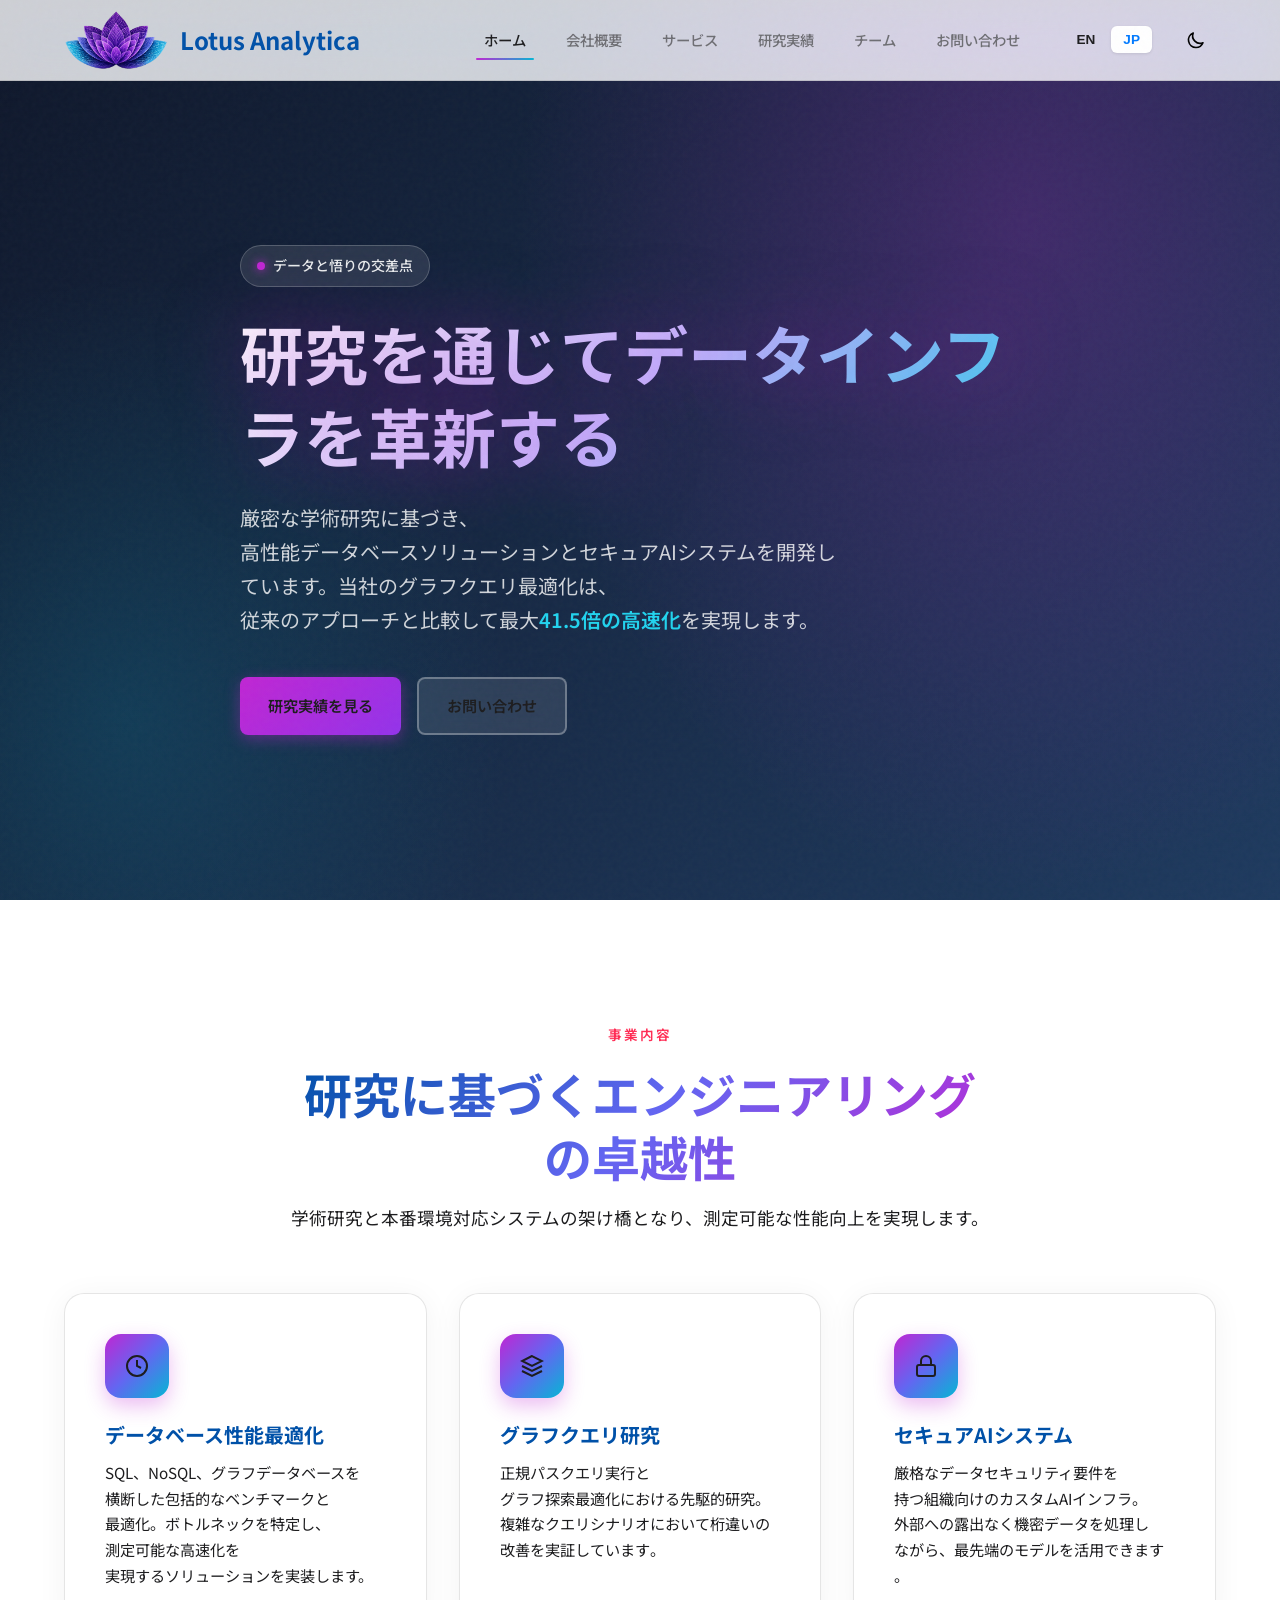
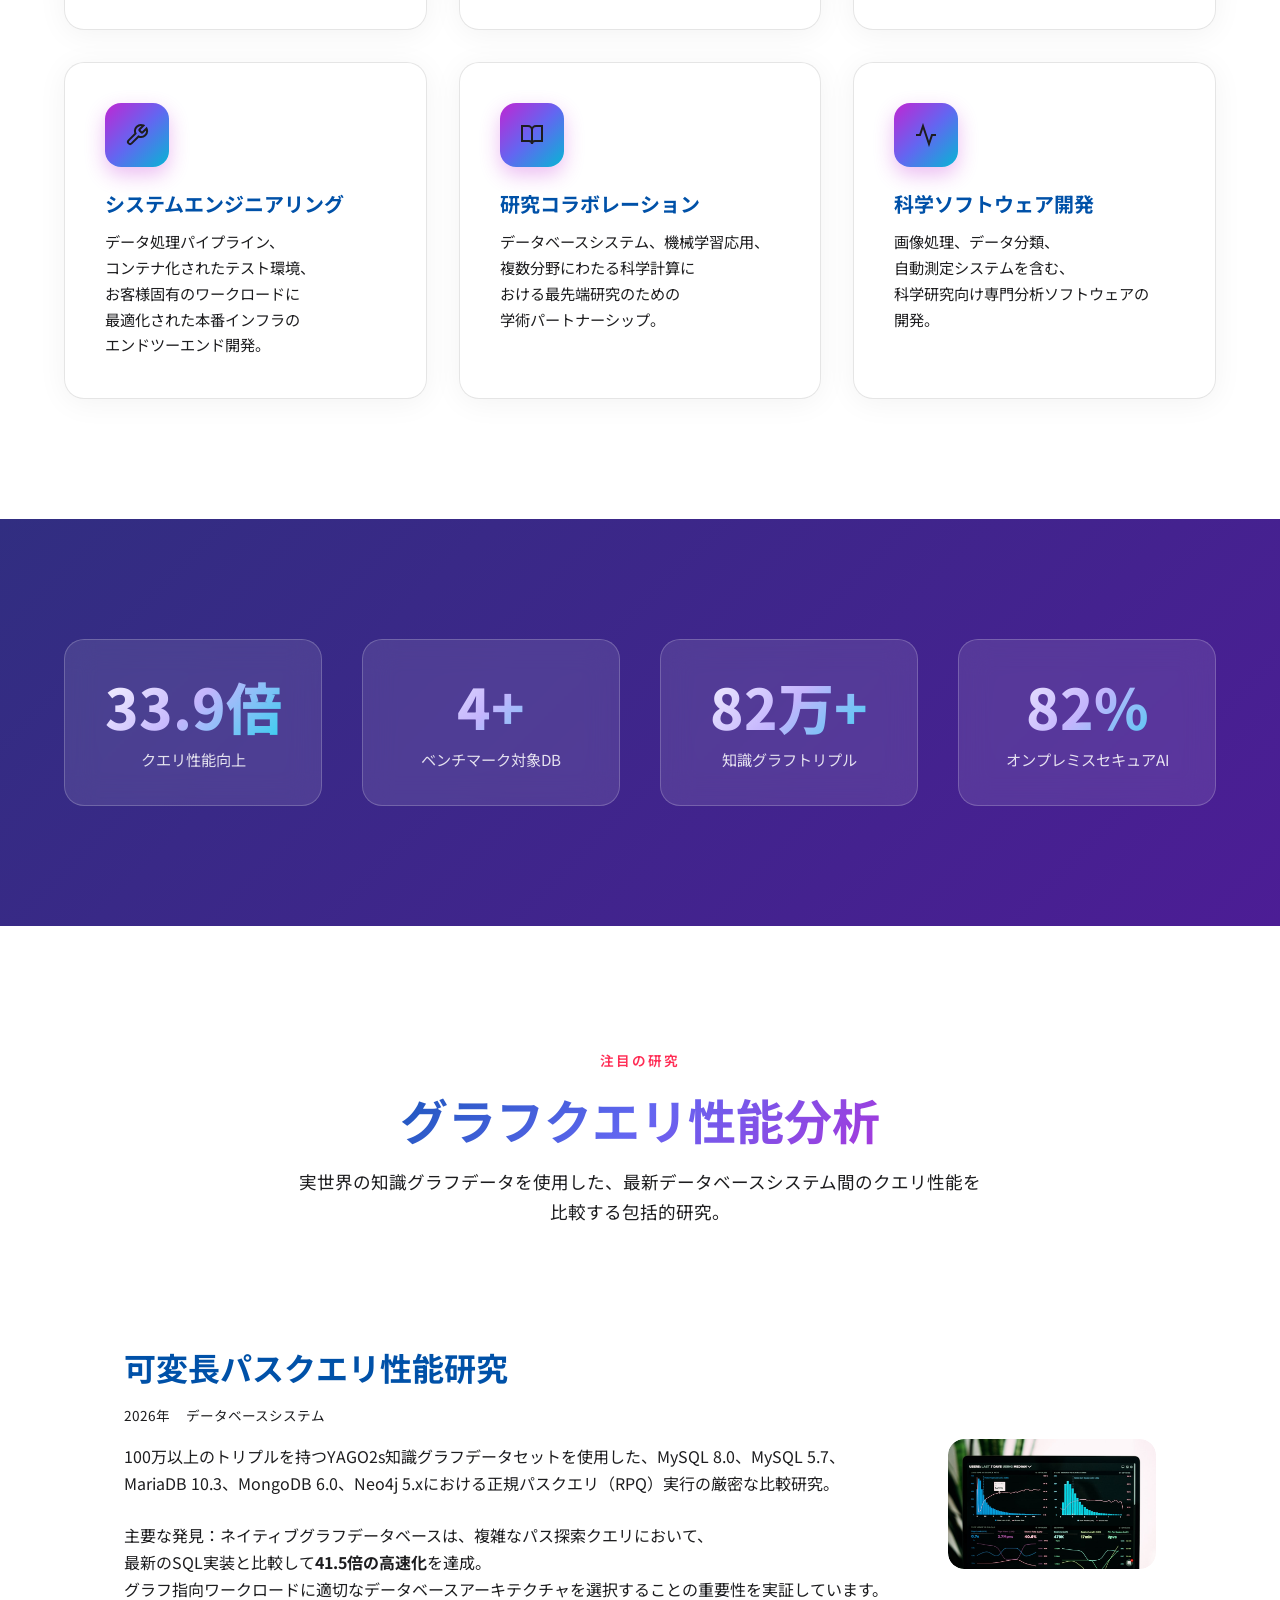
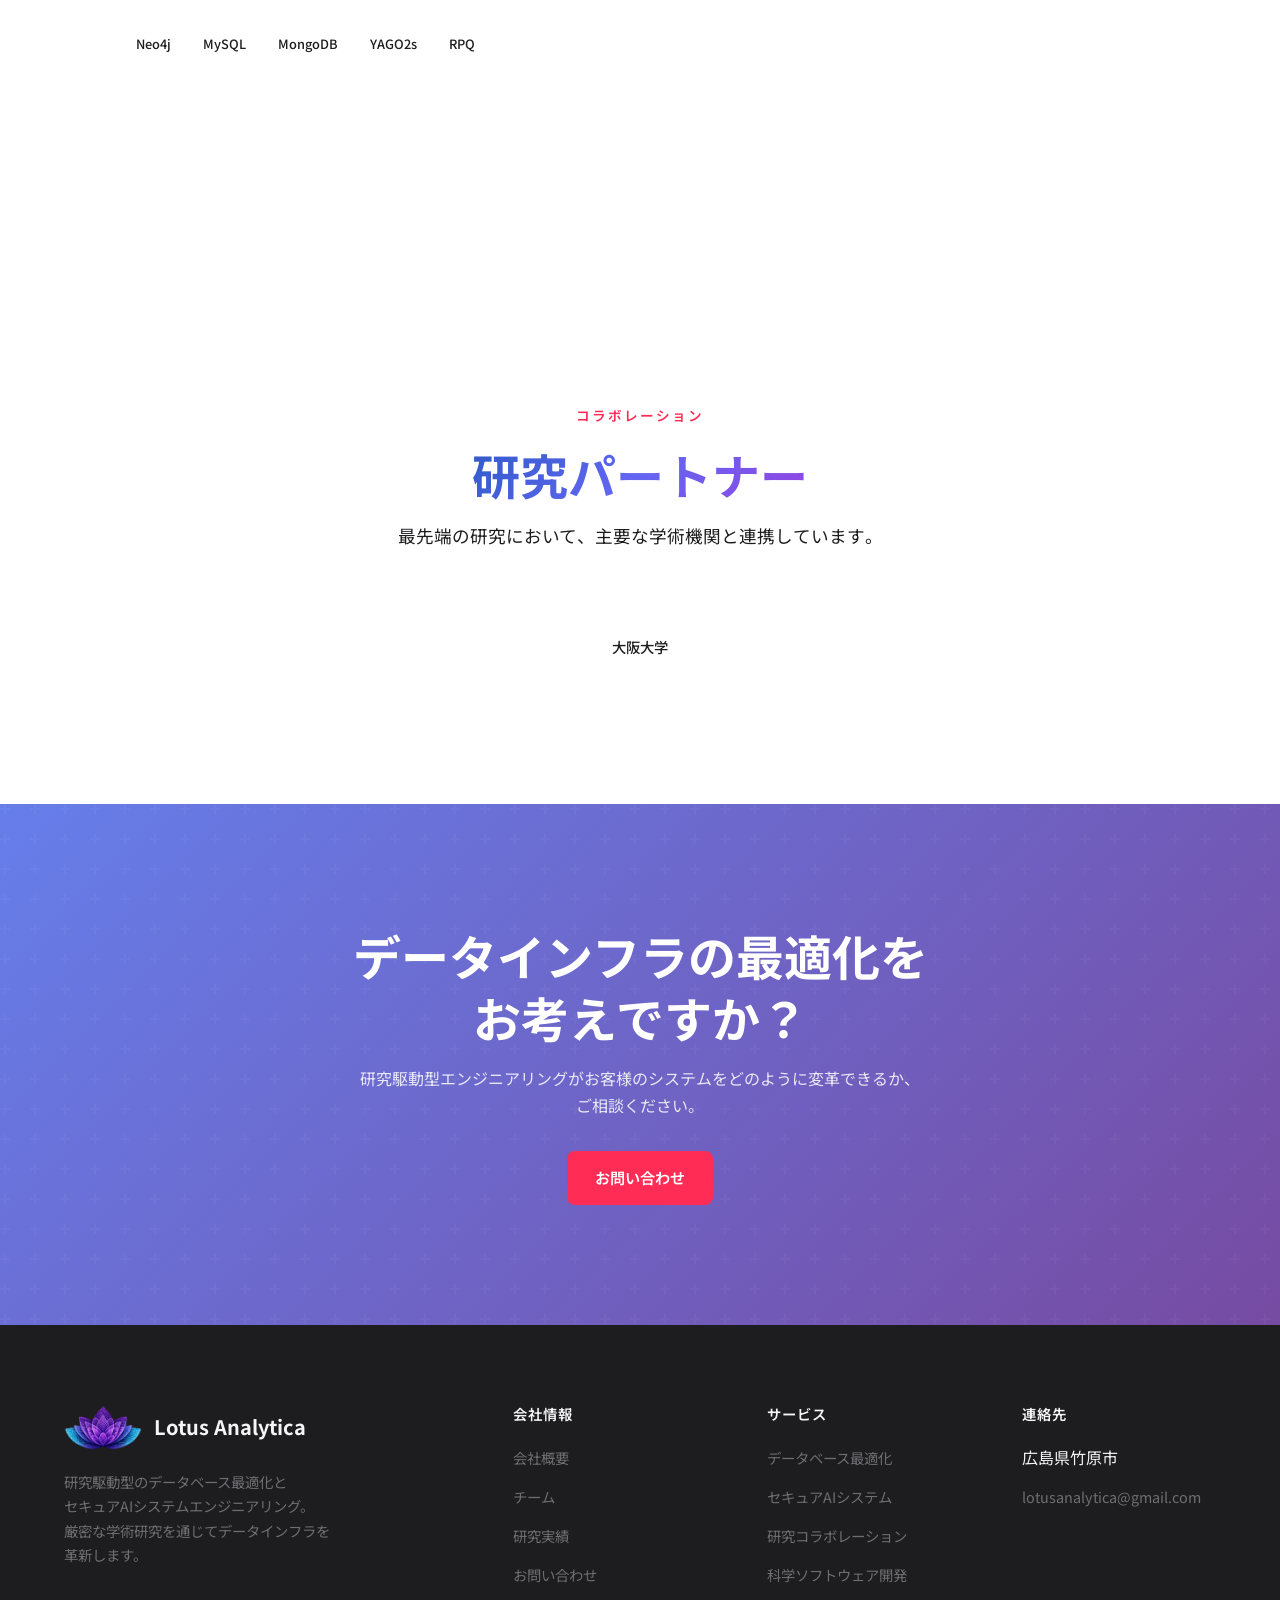
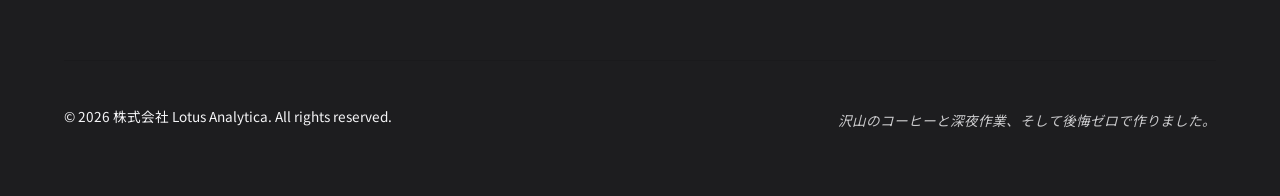
==== commit 9b3eb25b: "Fix Japanese katakana word breaks with nowrap spans Wrap katakana compound words (ソリューション, エンジニアリング," ====
--- a/ja/index.html
+++ b/ja/index.html
@@ -45,7 +45,7 @@
   <link href="https://fonts.googleapis.com/css2?family=Inter:wght@400;500;600;700;800&family=Noto+Sans+JP:wght@400;500;600;700&family=JetBrains+Mono:wght@400;500&display=swap" rel="stylesheet">
 
   <!-- Styles -->
-  <link rel="stylesheet" href="/css/style.css?v=20260307e">
+  <link rel="stylesheet" href="/css/style.css?v=20260307h">
 
   <!-- Structured Data -->
   <script type="application/ld+json">
@@ -136,7 +136,7 @@
         <div class="hero-badge">データと悟りの交差点</div>
         <h1>研究を通じてデータインフラを革新する</h1>
         <p class="hero-subtitle">
-          厳密な学術研究に基づき、高性能データベースソリューションとセキュアAIシステムを開発しています。当社のグラフクエリ最適化は、従来のアプローチと比較して最大<strong>41.5倍の高速化</strong>を実現します。
+          厳密な学術研究に基づき、高性能<span class="nowrap">データベース</span><span class="nowrap">ソリューション</span>と<span class="nowrap">セキュア</span>AI<span class="nowrap">システム</span>を開発しています。当社の<span class="nowrap">グラフクエリ</span>最適化は、従来の<span class="nowrap">アプローチ</span>と比較して最大<strong>41.5倍の高速化</strong>を実現します。
         </p>
         <div class="hero-actions">
           <a href="/ja/research.html" class="btn btn-primary">研究実績を見る</a>
@@ -151,8 +151,8 @@
     <div class="container">
       <div class="section-header">
         <span class="section-label">事業内容</span>
-        <h2>研究に基づくエンジニアリングの卓越性</h2>
-        <p>学術研究と本番環境対応システムの架け橋となり、測定可能な性能向上を実現します。</p>
+        <h2>研究に基づく<span class="nowrap">エンジニアリング</span>の卓越性</h2>
+        <p>学術研究と本番環境対応<span class="nowrap">システム</span>の架け橋となり、測定可能な性能向上を実現します。</p>
       </div>
 
       <div class="features-grid">
@@ -164,7 +164,7 @@
             </svg>
           </div>
           <h3>データベース性能最適化</h3>
-          <p>SQL、NoSQL、グラフデータベースを横断した包括的なベンチマークと最適化。ボトルネックを特定し、測定可能な高速化を実現するソリューションを実装します。</p>
+          <p>SQL、NoSQL、<span class="nowrap">グラフデータベース</span>を横断した包括的な<span class="nowrap">ベンチマーク</span>と最適化。<span class="nowrap">ボトルネック</span>を特定し、測定可能な高速化を実現する<span class="nowrap">ソリューション</span>を実装します。</p>
         </div>
 
         <div class="feature-card animate-on-scroll">
@@ -176,7 +176,7 @@
             </svg>
           </div>
           <h3>グラフクエリ研究</h3>
-          <p>正規パスクエリ実行とグラフ探索最適化における先駆的研究。複雑なクエリシナリオにおいて桁違いの改善を実証しています。</p>
+          <p>正規<span class="nowrap">パスクエリ</span>実行とグラフ探索最適化における先駆的研究。複雑な<span class="nowrap">クエリシナリオ</span>において桁違いの改善を実証しています。</p>
         </div>
 
         <div class="feature-card animate-on-scroll">
@@ -187,7 +187,7 @@
             </svg>
           </div>
           <h3>セキュアAIシステム</h3>
-          <p>厳格なデータセキュリティ要件を持つ組織向けのカスタムAIインフラ。外部への露出なく機密データを処理しながら、最先端のモデルを活用できます。</p>
+          <p>厳格な<span class="nowrap">データセキュリティ</span>要件を持つ組織向けの<span class="nowrap">カスタム</span>AI<span class="nowrap">インフラ</span>。外部への露出なく機密<span class="nowrap">データ</span>を処理しながら、最先端の<span class="nowrap">モデル</span>を活用できます。</p>
         </div>
 
         <div class="feature-card animate-on-scroll">
@@ -197,7 +197,7 @@
             </svg>
           </div>
           <h3>システムエンジニアリング</h3>
-          <p>データ処理パイプライン、コンテナ化されたテスト環境、お客様固有のワークロードに最適化された本番インフラのエンドツーエンド開発。</p>
+          <p><span class="nowrap">データ</span>処理<span class="nowrap">パイプライン</span>、<span class="nowrap">コンテナ</span>化された<span class="nowrap">テスト</span>環境、お客様固有の<span class="nowrap">ワークロード</span>に最適化された本番<span class="nowrap">インフラ</span>の<span class="nowrap">エンドツーエンド</span>開発。</p>
         </div>
 
         <div class="feature-card animate-on-scroll">
@@ -208,7 +208,7 @@
             </svg>
           </div>
           <h3>研究コラボレーション</h3>
-          <p>データベースシステム、機械学習応用、複数分野にわたる科学計算における最先端研究のための学術パートナーシップ。</p>
+          <p><span class="nowrap">データベース</span><span class="nowrap">システム</span>、機械学習応用、複数分野にわたる科学計算における最先端研究のための学術<span class="nowrap">パートナーシップ</span>。</p>
         </div>
 
         <div class="feature-card animate-on-scroll">
@@ -218,7 +218,7 @@
             </svg>
           </div>
           <h3>科学ソフトウェア開発</h3>
-          <p>画像処理、データ分類、自動測定システムを含む、科学研究向け専門分析ソフトウェアの開発。</p>
+          <p>画像処理、<span class="nowrap">データ</span>分類、自動測定<span class="nowrap">システム</span>を含む、科学研究向け専門分析<span class="nowrap">ソフトウェア</span>の開発。</p>
         </div>
       </div>
     </div>
@@ -254,7 +254,7 @@
       <div class="section-header">
         <span class="section-label">注目の研究</span>
         <h2>グラフクエリ性能分析</h2>
-        <p>実世界の知識グラフデータを使用した、最新データベースシステム間のクエリ性能を比較する包括的研究。</p>
+        <p>実世界の知識<span class="nowrap">グラフデータ</span>を使用した、最新<span class="nowrap">データベース</span><span class="nowrap">システム</span>間の<span class="nowrap">クエリ</span>性能を比較する包括的研究。</p>
       </div>
 
       <div class="research-card animate-on-scroll">
@@ -263,16 +263,16 @@
           <img src="/images/benchmark-graph.jpg" alt="グラフクエリ性能">
         </div>
         <div class="research-content">
-          <h3>可変長パスクエリ性能研究</h3>
+          <h3>可変長<span class="nowrap">パスクエリ</span>性能研究</h3>
           <div class="research-meta">
             <span>2026年</span>
             <span>データベースシステム</span>
           </div>
           <p>
-            100万以上のトリプルを持つYAGO2s知識グラフデータセットを使用した、MySQL 8.0、MySQL 5.7、MariaDB 10.3、MongoDB 6.0、Neo4j 5.xにおける正規パスクエリ（RPQ）実行の厳密な比較研究。
+            100万以上の<span class="nowrap">トリプル</span>を持つYAGO2s知識<span class="nowrap">グラフデータセット</span>を使用した、MySQL 8.0、MySQL 5.7、MariaDB 10.3、MongoDB 6.0、Neo4j 5.xにおける正規<span class="nowrap">パスクエリ</span>（RPQ）実行の厳密な比較研究。
           </p>
           <p>
-            主要な発見：ネイティブグラフデータベースは、複雑なパス探索クエリにおいて、最新のSQL実装と比較して<strong>41.5倍の高速化</strong>を達成。グラフ指向ワークロードに適切なデータベースアーキテクチャを選択することの重要性を実証しています。
+            主要な発見：<span class="nowrap">ネイティブ</span><span class="nowrap">グラフデータベース</span>は、複雑なパス探索<span class="nowrap">クエリ</span>において、最新のSQL実装と比較して<strong>41.5倍の高速化</strong>を達成。グラフ指向<span class="nowrap">ワークロード</span>に適切な<span class="nowrap">データベース</span><span class="nowrap">アーキテクチャ</span>を選択することの重要性を実証しています。
           </p>
           <div class="research-tags">
             <span class="tag">Neo4j</span>
@@ -307,7 +307,7 @@
     <div class="container">
       <div class="cta-content">
         <h2>データインフラの最適化をお考えですか？</h2>
-        <p>研究駆動型エンジニアリングがお客様のシステムをどのように変革できるか、ご相談ください。</p>
+        <p>研究駆動型<span class="nowrap">エンジニアリング</span>がお客様の<span class="nowrap">システム</span>をどのように変革できるか、ご相談ください。</p>
         <a href="/ja/contact.html" class="btn btn-accent">お問い合わせ</a>
       </div>
     </div>
@@ -322,7 +322,7 @@
             <img src="/images/logo-icon.png" alt="Lotus Analytica" class="logo-icon">
             <span>Lotus Analytica</span>
           </div>
-          <p>研究駆動型のデータベース最適化とセキュアAIシステムエンジニアリング。厳密な学術研究を通じてデータインフラを革新します。</p>
+          <p>研究駆動型の<span class="nowrap">データベース</span>最適化と<span class="nowrap">セキュア</span>AI<span class="nowrap">システム</span><span class="nowrap">エンジニアリング</span>。厳密な学術研究を通じて<span class="nowrap">データインフラ</span>を革新します。</p>
         </div>
 
         <div class="footer-col">
@@ -361,6 +361,6 @@
     </div>
   </footer>
 
-  <script src="/js/main.js?v=20260307e"></script>
+  <script src="/js/main.js?v=20260307h"></script>
 </body>
 </html>
--- a/css/style.css
+++ b/css/style.css
@@ -160,14 +160,32 @@
 }
 
 /*
- * Japanese Typography - Use word-break: auto-phrase for natural breaks
- * Falls back to keep-all for browsers that don't support auto-phrase
+ * Japanese Typography - Prevent mid-word breaks
+ * Uses word-break: keep-all as the primary method
  */
 body.ja {
   word-break: keep-all;
   line-break: strict;
   overflow-wrap: break-word;
-  word-break: auto-phrase; /* Chrome 119+, modern browsers */
+}
+
+/* For paragraphs and text content, allow breaks at natural points only */
+body.ja p,
+body.ja li,
+body.ja h1,
+body.ja h2,
+body.ja h3,
+body.ja h4,
+body.ja td,
+body.ja .hero-subtitle,
+body.ja .team-bio,
+body.ja .feature-card p,
+body.ja .research-content p,
+body.ja .cta-content p,
+body.ja .section-header p {
+  word-break: keep-all;
+  line-break: strict;
+  overflow-wrap: break-word;
 }
 
 /* Buttons and nav links should never break */
@@ -186,10 +204,27 @@
 
 /* No-wrap utility - text inside CANNOT break */
 .nowrap {
-  display: inline-block !important;
+  display: inline !important;
   white-space: nowrap !important;
   word-break: keep-all !important;
   overflow-wrap: normal !important;
+  line-break: strict !important;
+}
+
+/* Higher specificity for Japanese pages */
+body.ja .nowrap,
+body.ja p .nowrap,
+body.ja li .nowrap,
+body.ja h1 .nowrap,
+body.ja h2 .nowrap,
+body.ja h3 .nowrap,
+body.ja h4 .nowrap,
+body.ja td .nowrap {
+  display: inline !important;
+  white-space: nowrap !important;
+  word-break: keep-all !important;
+  overflow-wrap: normal !important;
+  line-break: strict !important;
 }
 
 /* Typography */
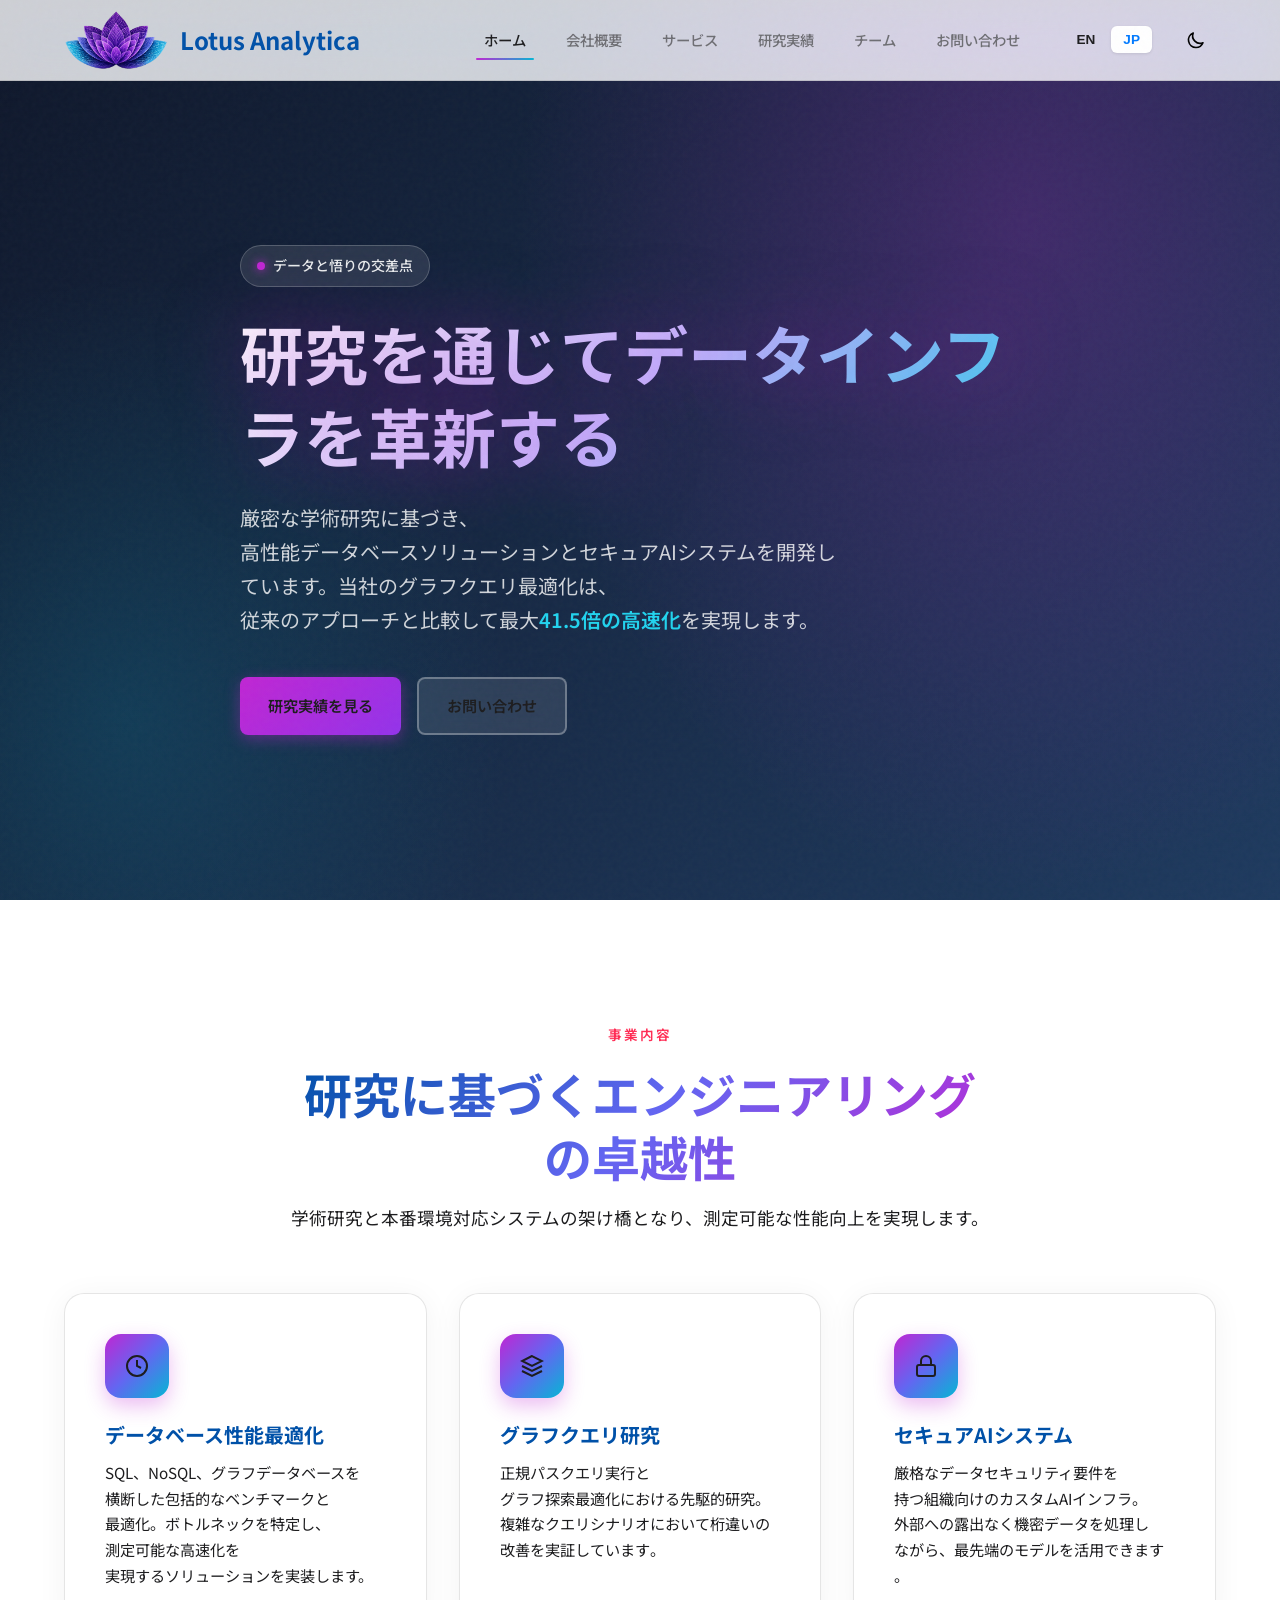
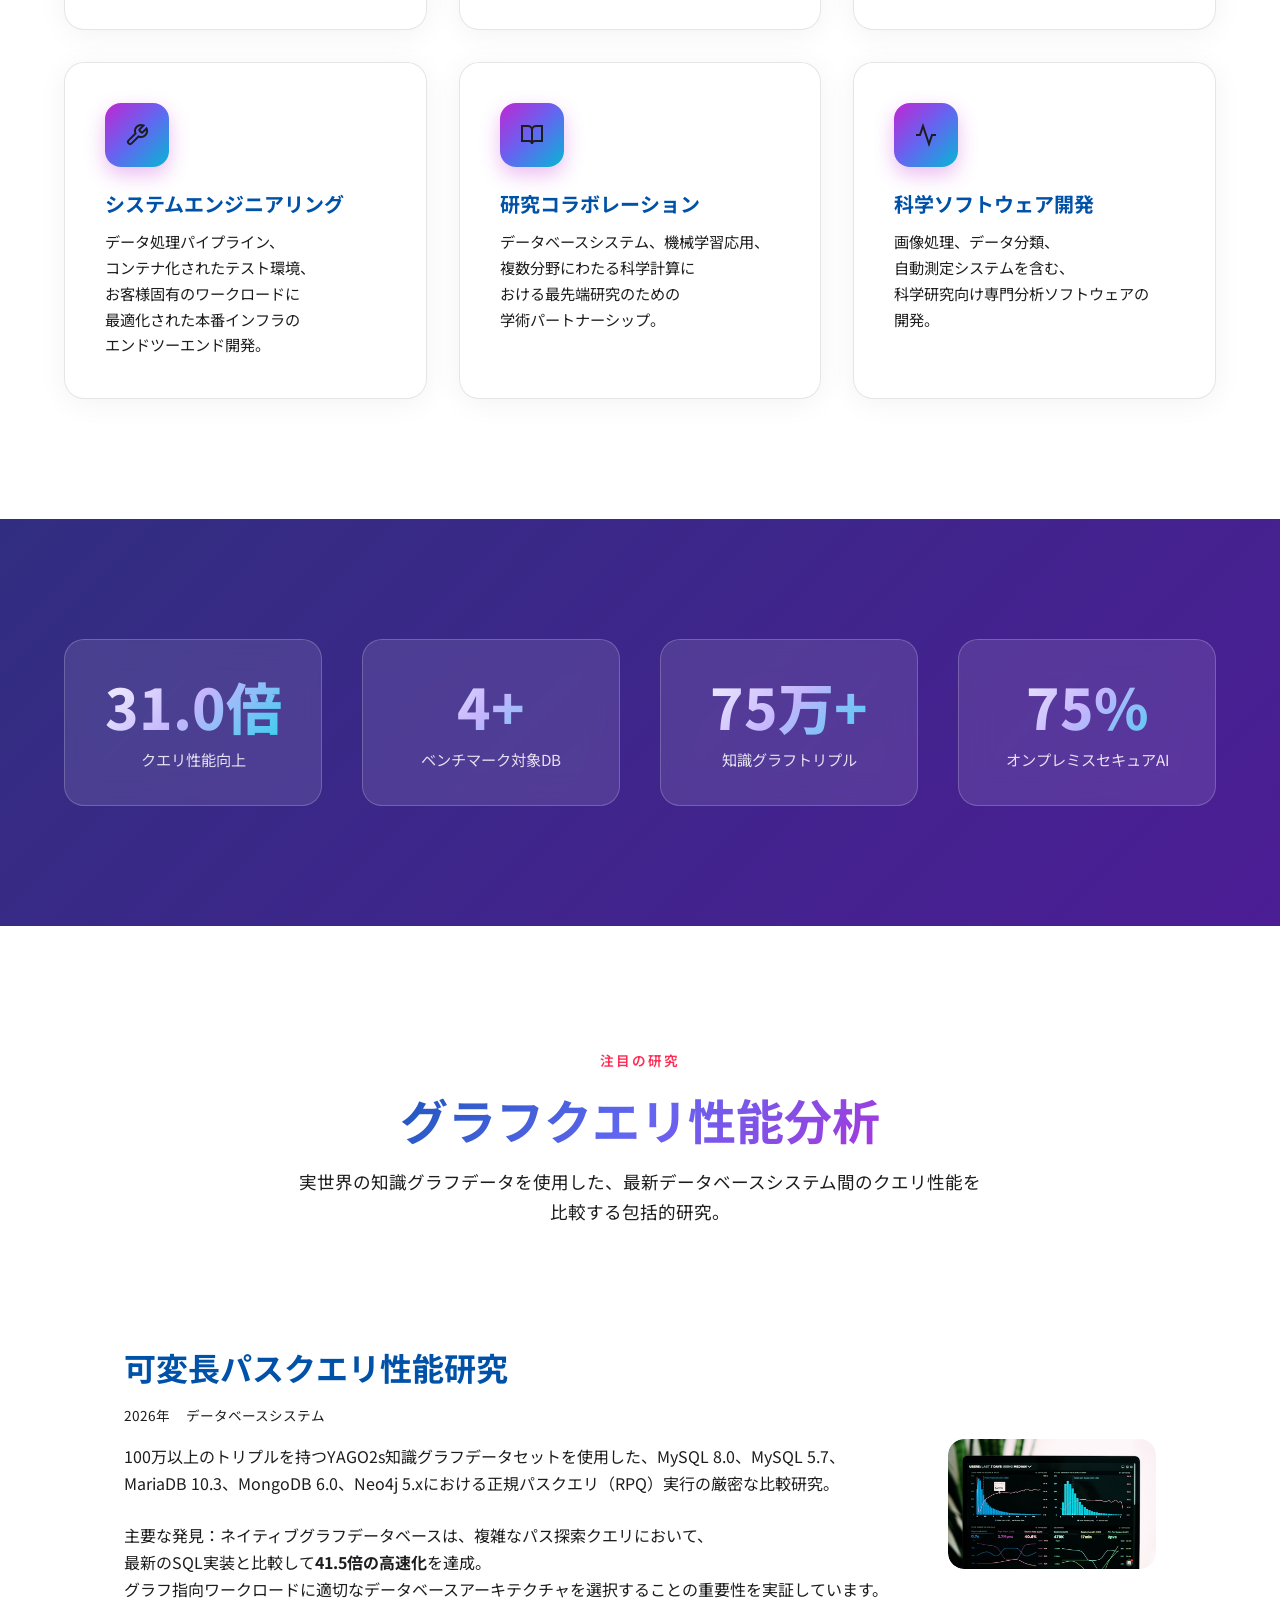
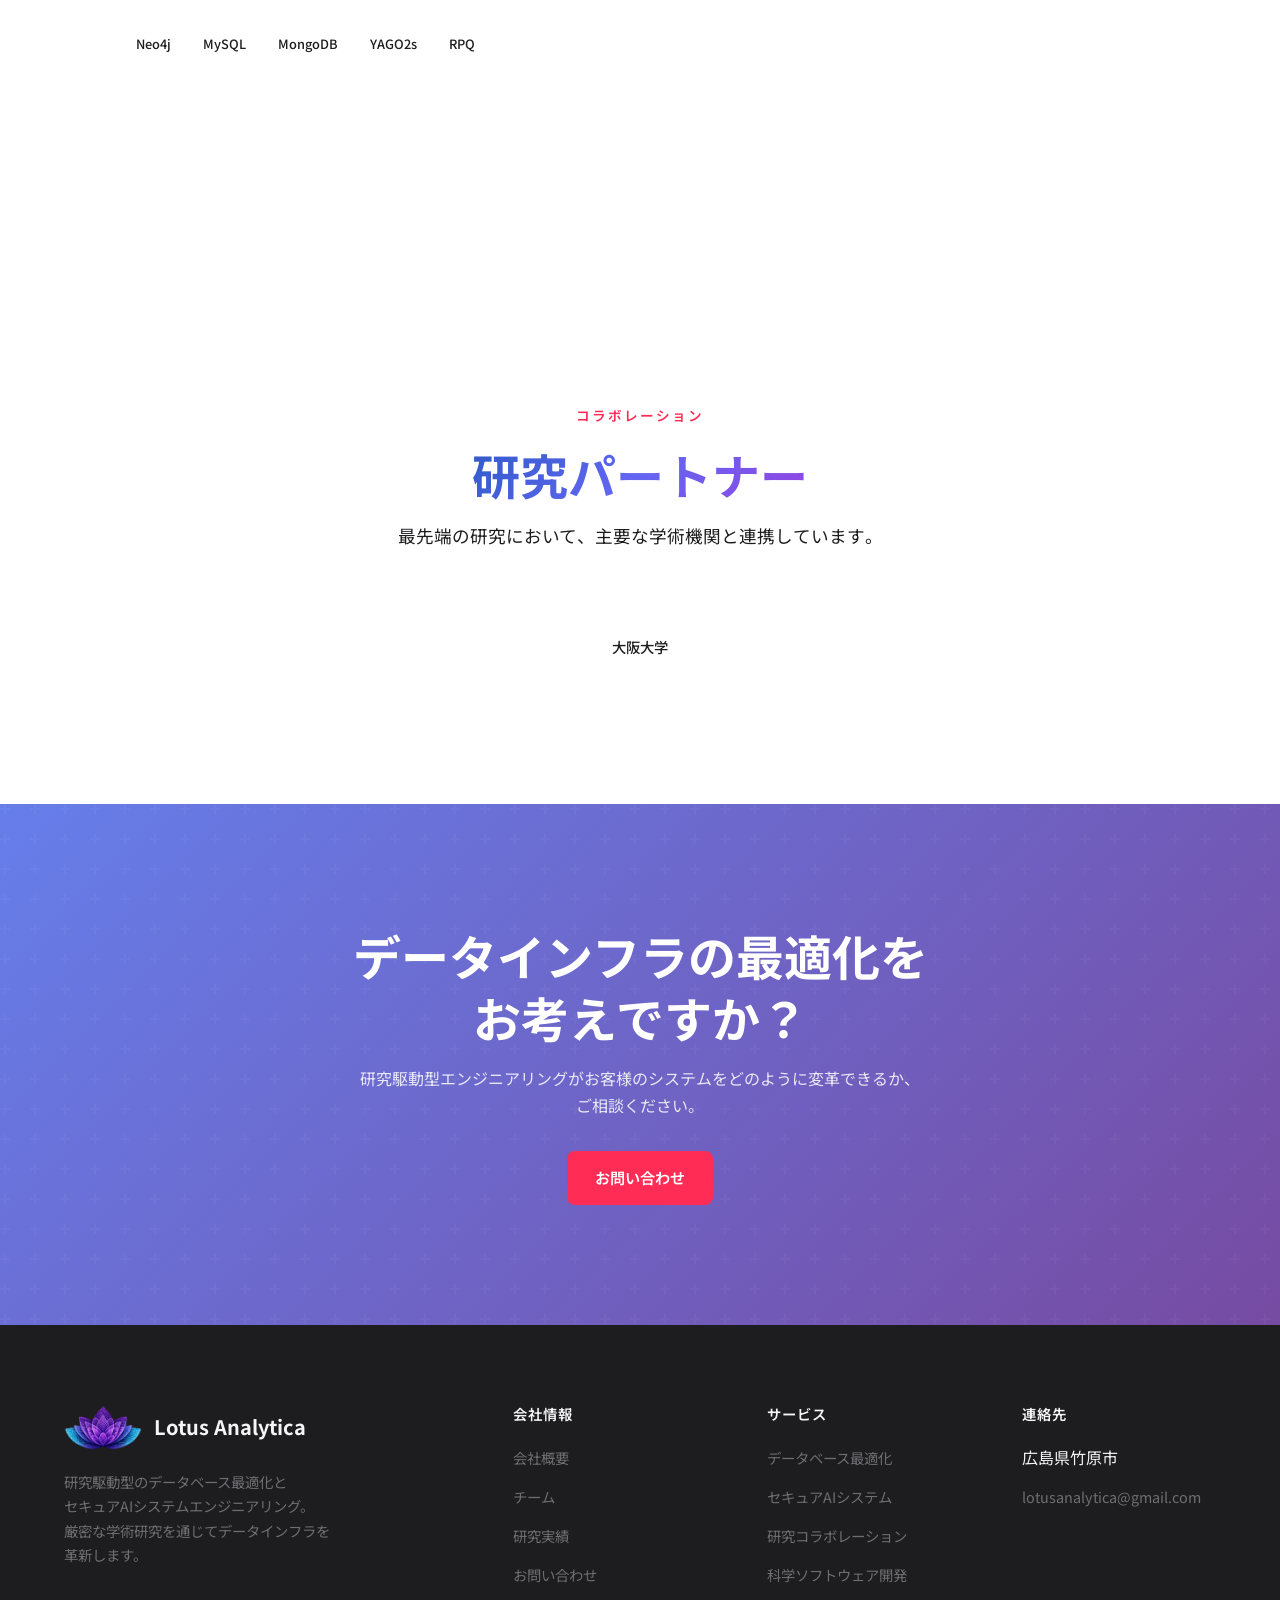
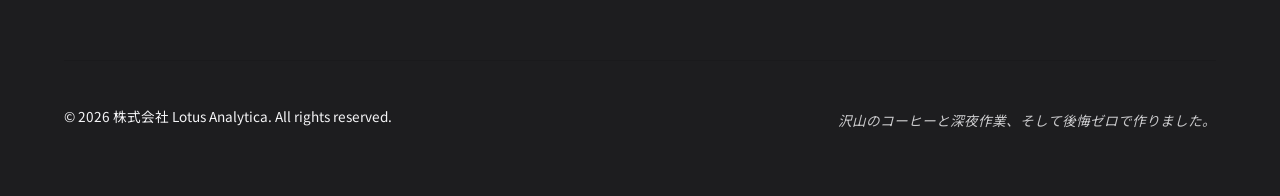
==== commit f6fe3e00: "Fix mobile responsiveness for Japanese pages - Allow nowrap spans to wrap on mobile to prevent overf" ====
--- a/ja/index.html
+++ b/ja/index.html
@@ -45,7 +45,7 @@
   <link href="https://fonts.googleapis.com/css2?family=Inter:wght@400;500;600;700;800&family=Noto+Sans+JP:wght@400;500;600;700&family=JetBrains+Mono:wght@400;500&display=swap" rel="stylesheet">
 
   <!-- Styles -->
-  <link rel="stylesheet" href="/css/style.css?v=20260307h">
+  <link rel="stylesheet" href="/css/style.css?v=20260308a">
 
   <!-- Structured Data -->
   <script type="application/ld+json">
@@ -361,6 +361,6 @@
     </div>
   </footer>
 
-  <script src="/js/main.js?v=20260307h"></script>
+  <script src="/js/main.js?v=20260308a"></script>
 </body>
 </html>
--- a/css/style.css
+++ b/css/style.css
@@ -127,6 +127,12 @@
   box-sizing: border-box;
   margin: 0;
   padding: 0;
+}
+
+/* Prevent images from causing overflow */
+img {
+  max-width: 100%;
+  height: auto;
 }
 
 html {
@@ -202,7 +208,7 @@
   white-space: nowrap;
 }
 
-/* No-wrap utility - text inside CANNOT break */
+/* No-wrap utility - text inside CANNOT break (desktop only) */
 .nowrap {
   display: inline !important;
   white-space: nowrap !important;
@@ -227,6 +233,28 @@
   line-break: strict !important;
 }
 
+/* On mobile, allow nowrap spans to wrap to prevent overflow */
+@media (max-width: 768px) {
+  .nowrap {
+    white-space: normal !important;
+    word-break: keep-all !important;
+    overflow-wrap: break-word !important;
+  }
+
+  body.ja .nowrap,
+  body.ja p .nowrap,
+  body.ja li .nowrap,
+  body.ja h1 .nowrap,
+  body.ja h2 .nowrap,
+  body.ja h3 .nowrap,
+  body.ja h4 .nowrap,
+  body.ja td .nowrap {
+    white-space: normal !important;
+    word-break: keep-all !important;
+    overflow-wrap: break-word !important;
+  }
+}
+
 /* Typography */
 h1, h2, h3, h4, h5, h6 {
   font-weight: 700;
@@ -737,7 +765,7 @@
 /* Feature Cards */
 .features-grid {
   display: grid;
-  grid-template-columns: repeat(auto-fit, minmax(350px, 1fr));
+  grid-template-columns: repeat(auto-fit, minmax(min(350px, 100%), 1fr));
   gap: 32px;
 }
 
@@ -935,7 +963,7 @@
 /* Team Section */
 .team-grid {
   display: grid;
-  grid-template-columns: repeat(auto-fit, minmax(280px, 1fr));
+  grid-template-columns: repeat(auto-fit, minmax(min(280px, 100%), 1fr));
   gap: 40px;
 }
 
@@ -1431,6 +1459,18 @@
     --section-padding: 80px;
   }
 
+  /* Prevent horizontal overflow on mobile */
+  html, body {
+    overflow-x: hidden;
+    max-width: 100vw;
+  }
+
+  .container {
+    padding: 0 16px;
+    max-width: 100%;
+    overflow-x: hidden;
+  }
+
   .header-inner {
     height: 70px;
   }
@@ -1478,8 +1518,16 @@
     padding: 140px 0 80px;
   }
 
+  .hero-content {
+    max-width: 100%;
+  }
+
   .features-grid {
     grid-template-columns: 1fr;
+  }
+
+  .feature-card {
+    padding: 24px;
   }
 
   .stats-grid {
@@ -1498,6 +1546,7 @@
   .service-item {
     border-right: none !important;
     border-bottom: 1px solid var(--gray-200) !important;
+    padding: 32px 20px;
   }
 
   .service-item:last-child {
@@ -1510,6 +1559,10 @@
     gap: 40px;
   }
 
+  .contact-form {
+    padding: 24px;
+  }
+
   .footer-grid {
     grid-template-columns: 1fr;
     gap: 32px;
@@ -1523,6 +1576,111 @@
 
   .team-grid {
     grid-template-columns: 1fr;
+  }
+
+  /* Research card mobile fixes */
+  .research-card {
+    padding: 24px;
+    gap: 24px;
+  }
+
+  .research-image {
+    max-width: 100%;
+  }
+
+  .research-image img {
+    max-width: 100%;
+    height: auto;
+  }
+
+  /* Section header mobile */
+  .section-header {
+    max-width: 100%;
+    padding: 0 8px;
+  }
+
+  /* About hero mobile */
+  .about-hero {
+    padding-top: 120px;
+    padding-bottom: 60px;
+  }
+
+  /* Team photo mobile */
+  .team-photo {
+    width: 140px;
+    height: 140px;
+  }
+
+  .team-card {
+    padding: 24px 20px;
+  }
+
+  /* CTA content mobile */
+  .cta-content {
+    max-width: 100%;
+    padding: 0 16px;
+  }
+
+  /* Hero subtitle mobile */
+  .hero-subtitle {
+    font-size: 1rem;
+  }
+
+  /* Stat items mobile */
+  .stat-item {
+    padding: 24px 16px;
+  }
+
+  /* Timeline mobile */
+  .timeline {
+    padding-left: 24px;
+  }
+
+  /* Clients grid mobile */
+  .clients-grid {
+    gap: 24px;
+  }
+
+  .client-logo {
+    padding: 16px 24px;
+    font-size: 0.85rem;
+  }
+
+  /* Japanese specific mobile fixes */
+  body.ja h1 {
+    font-size: clamp(1.75rem, 6vw, 2.5rem);
+  }
+
+  body.ja h2 {
+    font-size: clamp(1.5rem, 5vw, 2rem);
+  }
+
+  body.ja h3 {
+    font-size: clamp(1.25rem, 4vw, 1.5rem);
+  }
+
+  body.ja .hero-subtitle {
+    font-size: 0.95rem;
+    line-height: 1.8;
+  }
+
+  body.ja p {
+    font-size: 0.9rem;
+    line-height: 1.8;
+  }
+
+  /* Prevent any element from causing horizontal scroll */
+  section, div, article, aside, header, footer, main, nav {
+    max-width: 100%;
+  }
+
+  /* Fix inline styles that might cause overflow */
+  [style*="max-width: 900px"] {
+    max-width: 100% !important;
+  }
+
+  [style*="max-width: 800px"] {
+    max-width: 100% !important;
   }
 }
 
